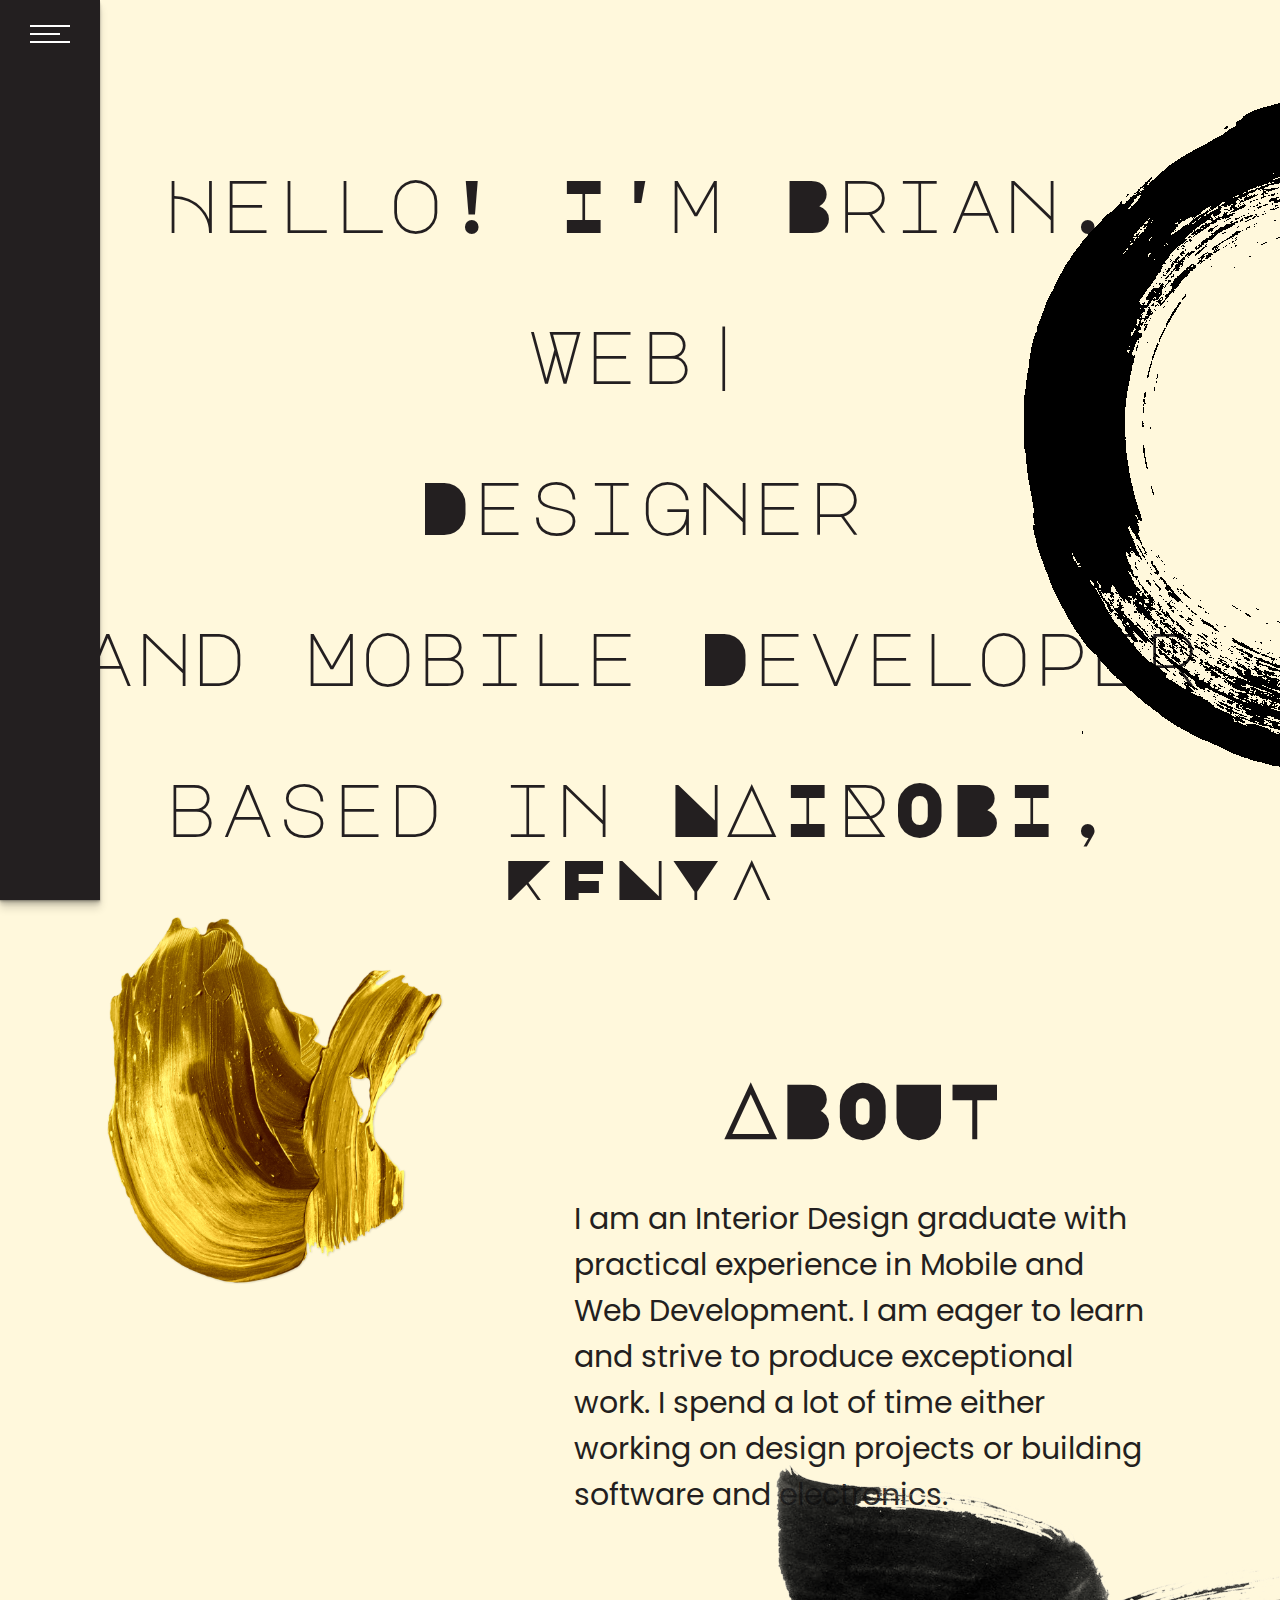
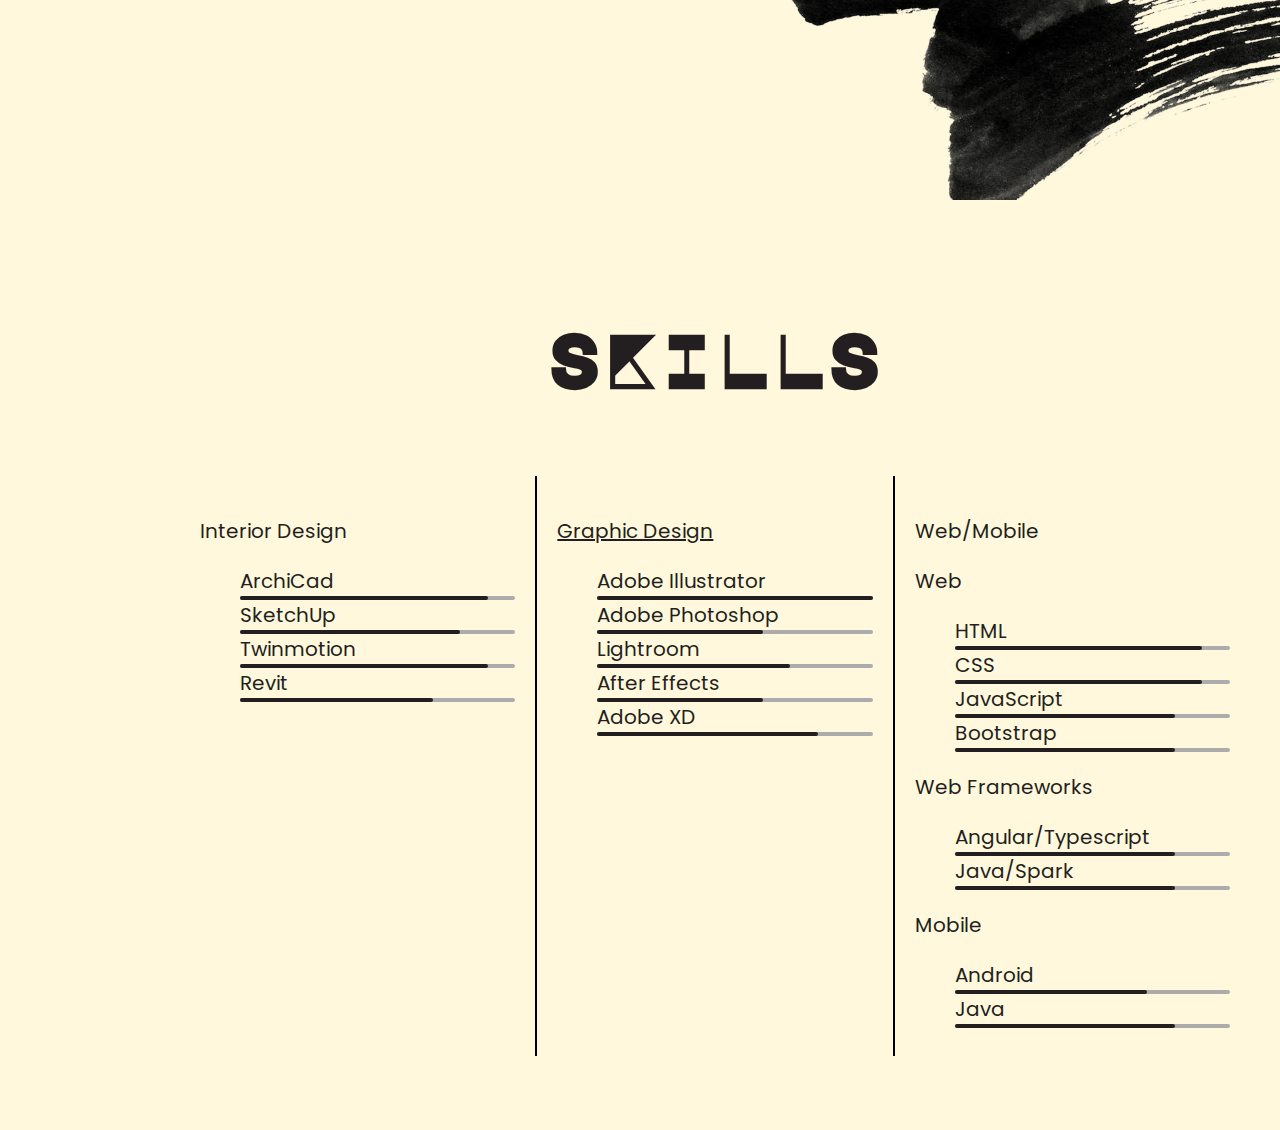
==== index.html @ fd53fc19 "add about and skills section" ====
<!DOCTYPE html>
<html lang="en">

<head>
    <title>Brian Weloba</title>

    <meta charset="UTF-8">
    <meta name="viewport" content="width=device-width, initial-scale=1">
    <link href="css/styles.css" type="text/css" rel="stylesheet">
    <script src="https://ajax.googleapis.com/ajax/libs/jquery/3.5.1/jquery.min.js"></script>
    <script src="js/scripts.js"></script>

    <link rel="preconnect" href="https://fonts.googleapis.com">
    <link rel="preconnect" href="https://fonts.gstatic.com" crossorigin>
    <link href="https://fonts.googleapis.com/css2?family=Major+Mono+Display&display=swap" rel="stylesheet">
    <link href="https://fonts.googleapis.com/css2?family=Montserrat:wght@900&family=Poppins&display=swap" rel="stylesheet">

</head>

<body>
    <div class="menuCont">
        <div id="sideBar" class="sideBar">
            <div class="menuHamburger" onclick="toggleNav()">
                <div id="ham1" class="hamburgerLine"></div>
                <div id="ham2" class="hamburgerLine"></div>
                <div id="ham3" class="hamburgerLine"></div>
            </div>
        </div>

        <div id="mySidenav" class="sidenav">
            <div class="sidenavDiv" id="sidenavDiv">
            </div>
            <div class="navList">
                <a id="item1" class="items" href="#">About</a>
                <a id="item2" class="items" href="#">Interests</a>
                <a id="item3" class="items" href="#">Education</a>
                <a id="item4" class="items" href="#">Projects</a>
                <a id="item5" class="items" href="#">Contacts</a>
            </div>
        </div>
    </div>
    <div id="fullpage">
        <div class="landing section">
            <div class="landingText">
                <div>
                    <p>Hello! I'm Brian,</p>
                </div>
                <span class="designer"></span>
                <p> Designer</p>
                <p>and Mobile Developer </p>
                <P>based in NAIROBI, KENYA</P>
            </div>
            <div class="roughCircle">
                <img src="/img/rough.png">
            </div>
        </div>
        <div class="about section" id="about">
            <!-- <p class="landingText">Website loading... Stay Tuned</p> -->
            <div class="goldStroke1">
                <img src="img/gold.png" height="400">
            </div>
            <div class="about-text">
                <h1 class="landingText">ABOUT</h1>
                <p class="aboutText">I am an Interior Design graduate with practical experience in Mobile and Web Development. I am eager to learn and strive to produce exceptional work. I spend a lot of time either working on design projects or building software and electronics.
                </p>
            </div>
            <div class="goldStroke2">
                <img src="img/black_stroke.png" height="400">
            </div>

        </div>
        <div class="skills">
            <div class="skillsText">
                <h1 class="landingText">SKILLS</h1>
                <div class="skills-categories">
                    <div class="interior">
                        <p>Interior Design</p>
                        <ul>
                            <li>ArchiCad
                                <div class="progress">
                                    <div class="progress-90"></div>
                                </div>

                            </li>
                            <li>SketchUp
                                <div class="progress">
                                    <div class="progress-80"></div>
                                </div>
                            </li>
                            <li>Twinmotion
                                <div class="progress">
                                    <div class="progress-90"></div>
                                </div>
                            </li>
                            <li>Revit
                                <div class="progress">
                                    <div class="progress-70"></div>
                                </div>
                            </li>
                        </ul>

                    </div>
                    <div class="graphic">
                        <p class="title">Graphic Design</p>
                        <ul>
                            <li>Adobe Illustrator
                                <div class="progress">
                                    <div class="progress-100"></div>
                                </div>
                            </li>
                            <li>Adobe Photoshop
                                <div class="progress">
                                    <div class="progress-60"></div>
                                </div>
                            </li>
                            <li>Lightroom
                                <div class="progress">
                                    <div class="progress-70"></div>
                                </div>
                            </li>
                            <li>After Effects
                                <div class="progress">
                                    <div class="progress-60"></div>
                                </div>
                            </li>
                            <li>Adobe XD
                                <div class="progress">
                                    <div class="progress-80"></div>
                                </div>
                            </li>
                        </ul>

                    </div>
                    <div class="web-mobile">
                        <p>Web/Mobile </p>
                        <p>Web</p>
                        <ul>
                            <li>HTML
                                <div class="progress">
                                    <div class="progress-90"></div>
                                </div>
                                <li>CSS
                                    <div class="progress">
                                        <div class="progress-90"></div>
                                    </div>
                                </li>
                                <li>JavaScript
                                    <div class="progress">
                                        <div class="progress-80"></div>
                                    </div>
                                </li>
                                <li>Bootstrap
                                    <div class="progress">
                                        <div class="progress-80"></div>
                                    </div>
                                </li>
                        </ul>
                        <p>Web Frameworks</p>
                        <ul>
                            <li>Angular/Typescript
                                <div class="progress">
                                    <div class="progress-80"></div>
                                </div>
                            </li>
                            <li>Java/Spark
                                <div class="progress">
                                    <div class="progress-80"></div>
                                </div>
                            </li>
                        </ul>
                        <p>Mobile</p>
                        <ul>
                            <li>Android
                                <div class="progress">
                                    <div class="progress-70"></div>
                                </div>
                            </li>
                            <li>Java
                                <div class="progress">
                                    <div class="progress-80"></div>
                                </div>
                            </li>
                        </ul>
                    </div>
                </div>
            </div>
        </div>



        <!-- <div class=" name " id="nameId ">
            <span class="nameC " id="nyosh "></span>
            <span class="nameC ">SYONGESA</span>
                <span class="nameC ">SAONGESA</span>
                <span class="nameC ">SATNGESA</span>
                <span class="nameC ">SATUGESA</span>
                <span class="nameC ">SATURESA</span>
                <span class="nameC ">SATURDSA</span>
                <span class="nameC ">SATURDAA</span>
                <span class="nameC ">SATURDAY</span> 
        </div> -->
    </div>

</body>
---- css/styles.css ----
body {
    box-sizing: border-box;
    margin: 0%;
}

@import url('https://fonts.googleapis.com/css2?family=Yeseva+One&display=swap');
.container {
    height: 100vh;
    border: 3px;
    box-sizing: border-box;
}

.sidenav {
    display: flex;
    width: 0;
    /* 0 width - change this with JavaScript */
    position: relative;
    /* Stay on top */
    top: 0;
    /* Stay at the top */
    left: 0;
    /* background-color: #4f6d5b; */
    background-color: #231f20;
    /* Black*/
    overflow-x: hidden;
    /* Disable horizontal scroll */
    padding-top: 60px;
    /* Place content 60px from the top */
    transition: 0.3s;
    /* 0.5 second transition effect to slide in the sidenav */
}

.menuCont {
    display: flex;
    flex-direction: row;
    position: fixed;
    height: 100vh;
    z-index: 1;
}

.page {
    display: flex;
}

.landing {
    border-left: 100px;
    /* margin-right: -100px; */
    /* position: absolute; */
    background-color: #fff8dc;
    width: 100vw;
    height: 100vh;
    overflow: hidden;
}

.landingText {
    width: 100%;
    margin-top: 10vh;
    text-align: center;
    /* font-family: 'Montserrat', sans-serif; */
    font-family: 'Major Mono Display', monospace;
    color: #231f20;
    font-size: 75px;
    overflow: hidden;
}


/*fixed side menu*/

.sideBar {
    height: 100%;
    width: 100px;
    /* Stay on top */
    top: 0;
    /* Stay at the top */
    left: 0;
    box-sizing: border-box;
    margin: 0;
    padding: 0;
    background-color: #231f20;
    -webkit-box-shadow: 0 1px 1px rgb(0 0 0 / 15%), 0 2px 2px rgb(0 0 0 / 15%), 0 4px 4px rgb(0 0 0 / 15%), 0 8px 8px rgb(0 0 0 / 15%);
    box-shadow: 0 1px 1px rgb(0 0 0 / 15%), 0 2px 2px rgb(0 0 0 / 15%), 0 4px 4px rgb(0 0 0 / 15%), 0 8px 8px rgb(0 0 0 / 15%);
}


/* The navigation menu links */

.sidenav a {
    padding: 20px 8px 20px 0px;
    opacity: 0;
    text-decoration: none;
    font-size: 25px;
    color: white;
    opacity: 0.2;
    display: block;
    transition-timing-function: cubic-bezier(0.175, 0.885, 0.32, 1.275);
    transition: 0.3s;
    font-family: 'Major Mono Display', monospace;
}

.navList {
    margin: 0;
    position: absolute;
    top: 50%;
    -ms-transform: translateY(-50%);
    transform: translateY(-50%);
}

.sidenavCont {
    display: flex;
    flex-direction: row;
}

.sidenavDiv {
    opacity: 0.2;
    border-left: 2px solid white;
    height: 0;
    margin: 0;
    position: absolute;
    top: 50%;
    -ms-transform: translateY(-50%);
    transform: translateY(-50%);
    transition-delay: 0.5s;
    transition: 0.5s;
}


/* When you mouse over the navigation links, change their color */

.sidenav a:hover {
    margin-left: 5px;
}


/* Position and style the close button (top right corner) */

.sidenav .closebtn {
    position: absolute;
    top: 0;
    right: 25px;
    font-size: 36px;
    margin-left: 50px;
}


/* Style page content - use this if you want to push the page content to the right when you open the side navigation */

#main {
    transition: margin-left .5s;
    padding: 20px;
}


/* On smaller screens, where height is less than 450px, change the style of the sidenav (less padding and a smaller font size) */

@media screen and (max-height: 450px) {
    .sidenav {
        padding-top: 15px;
    }
    .sidenav a {
        font-size: 18px;
    }
}

.menuHamburger {
    cursor: pointer;
    width: 40px;
    height: 60px;
    padding-top: 25px;
    margin-left: auto;
    margin-right: auto;
}

.hamburgerLine {
    border-top: 2.5px solid white;
    width: 100%;
}

#ham1,
#ham2 {
    margin-bottom: 6px;
}

#ham2 {
    width: 30px;
    margin-left: 0%;
    transition: 0.5s;
}

#item1 {
    transition-delay: 0.1s;
}

#item2 {
    transition-delay: 0.2s;
}

#item3 {
    transition-delay: 0.3s;
}

#item4 {
    transition-delay: 0.4s;
}

#item5 {
    transition-delay: 0.5s;
}

@keyframes changetext {
    0% {
        content: "Web|";
    }
    2.7% {
        content: "We|";
    }
    5.6% {
        content: "W|";
    }
    8.3% {
        content: "|"
    }
    10.1% {
        content: "I|";
    }
    11.9% {
        content: "In|";
    }
    13.7% {
        content: "Int|";
    }
    15.4% {
        content: "Inte|";
    }
    17.2% {
        content: "Inter|";
    }
    19% {
        content: "Interi|";
    }
    21.8% {
        content: "Interio|";
    }
    24.6% {
        content: "Interior|";
    }
    33.3% {
        content: "Interio|";
    }
    36.1% {
        content: "Interi|";
    }
    38.9% {
        content: "Inter|";
    }
    41.7% {
        content: "Inte|";
    }
    44.4% {
        content: "Int|";
    }
    47.2% {
        content: "In|";
    }
    50% {
        content: "I|";
    }
    52.8% {
        content: "|";
    }
    54.5% {
        content: "G|";
    }
    56.3% {
        content: "Gr|";
    }
    58.1% {
        content: "Gra|";
    }
    59.9% {
        content: "Grap|";
    }
    61.7% {
        content: "Graph|";
    }
    63.4% {
        content: "Graphi|";
    }
    65.2% {
        content: "Graphic|";
    }
    75% {
        content: "Graphi|";
    }
    77.8% {
        content: "Graph|";
    }
    80.6% {
        content: "Grap|";
    }
    83.3% {
        content: "Gra|";
    }
    86.1% {
        content: "Gr|";
    }
    88.9% {
        content: "G|";
    }
    91.7% {
        content: "|";
    }
    92.4% {
        content: "W|";
    }
    93.2% {
        content: "We|";
    }
    96% {
        content: "Web|";
    }
}

.designer::before {
    content: "Web|";
    animation: changetext 5s linear infinite forwards;
    animation-play-state: running;
}

.roughCircle {
    height: fit-content;
    width: fit-content;
    z-index: 10;
    position: relative;
    top: -100vh;
    left: 80vw;
    overflow: hidden;
    animation: spin 20s linear infinite;
}

@-moz-keyframes spin {
    100% {
        -moz-transform: rotate(360deg);
    }
}

@-webkit-keyframes spin {
    100% {
        -webkit-transform: rotate(360deg);
    }
}

@keyframes spin {
    100% {
        -webkit-transform: rotate(360deg);
        transform: rotate(360deg);
    }
}

#about {
    background-color: #fff8dc;
    position: relative;
    width: 100vw;
    height: 100vh;
    overflow: hidden;
}

.fullpage {
    scroll-snap-type: y mandatory;
    overflow-y: scroll;
    overflow: hidden;
}

.section {
    scroll-snap-align: start;
}

.goldStroke1 {
    margin-left: 100px;
}

.goldStroke2 {
    position: absolute;
    top: 60vh;
    left: 60vw;
    overflow: visible;
    z-index: 200;
}

.about {
    display: flex;
}

.aboutText {
    font-family: 'Poppins', sans-serif;
    color: #231f20;
    font-size: 30px;
}

.about-text {
    position: relative;
    margin-top: 5em;
    padding-right: 10vw;
    padding-left: 10vw;
}

.skills {
    padding-top: 30px;
    margin-right: 100px;
    height: 100vh;
    width: 100vw;
    background-color: #fff8dc;
}

.skillsText {
    margin-left: 150px;
}

.skills-categories {
    padding: 30px;
    display: flex;
}

.interior,
.graphic,
.web-mobile {
    width: 30vw;
    height: 60vh;
    padding: 20px;
    font-family: 'Poppins', sans-serif;
    color: #231f20;
    font-size: 20px;
}

.interior {
    border-right: 2px solid black;
    /* background-color: aqua; */
}

.graphic {
    border-right: 2px solid black;
    /* background-color: chocolate; */
}

.web-mobile {
    /* background-color: darkred; */
}

li {
    list-style-type: none;
}

.progress {
    width: 100%;
    height: 4px;
    border-radius: 2px;
    background-color: #acacac;
}

.progress-archiCad {
    width: 80%;
    background-color: #231f20;
    height: 4px;
    border-radius: 2px;
}

.progress-60 {
    width: 60%;
    background-color: #231f20;
    height: 4px;
    border-radius: 2px;
}

.progress-70 {
    width: 70%;
    background-color: #231f20;
    height: 4px;
    border-radius: 2px;
}

.progress-80 {
    width: 80%;
    background-color: #231f20;
    height: 4px;
    border-radius: 2px;
}

.progress-90 {
    width: 90%;
    background-color: #231f20;
    height: 4px;
    border-radius: 2px;
}

.progress-100 {
    width: 100%;
    background-color: #231f20;
    height: 4px;
    border-radius: 2px;
}

.title {
    text-decoration: underline;
}


/* .name {
    width: 333px;
    height: 500px;
    position: absolute;
    overflow: hidden;
    font-size: 30px;
    color: white;
    font-family: 'Major Mono Display', monospace;
} */


/* .name span {
    background: #231f20;
    top: 0px;
    left: 0px;
    position: absolute;
    /* animation-name: showMe;
    animation-duration: 0.9s;
    animation-fill-mode: forwards;
    animation-timing-function: linear;
    animation-play-state: paused; */


/* 
-webkit-animation: showMe 0.9s linear forwards;
-moz-animation: showMe 0.9s linear forwards;
-o-animation: showMe 0.9s linear forwards;
-ms-animation: showMe 0.9s linear forwards;
animation: showMe 0.9s linear alternate;
-webkit-animation-play-state: paused;
-moz-animation-play-state: paused;
-o-animation-play-state: paused;
-ms-animation-play-state: paused;
animation-play-state: paused;

}
.name span:nth-child(1) {
    z-index: 10;
}
.name span:nth-child(2) {
    -webkit-animation-delay: 0.1s;
    -moz-animation-delay: 0.1s;
    -o-animation-delay: 0.1s;
    -ms-animation-delay: 0.1s;
    animation-delay: 0.1s;
    z-index: 9;
}
.name span:nth-child(3) {
    -webkit-animation-delay: 0.2s;
    -moz-animation-delay: 0.2s;
    -o-animation-delay: 0.2s;
    -ms-animation-delay: 0.2s;
    animation-delay: 0.2s;
    z-index: 8;
}
.name span:nth-child(4) {
    -webkit-animation-delay: 0.3s;
    -moz-animation-delay: 0.3s;
    -o-animation-delay: 0.3s;
    -ms-animation-delay: 0.3s;
    animation-delay: 0.3s;
    z-index: 7;
}
.name span:nth-child(5) {
    -webkit-animation-delay: 0.4s;
    -moz-animation-delay: 0.4s;
    -o-animation-delay: 0.4s;
    -ms-animation-delay: 0.4s;
    animation-delay: 0.4s;
    z-index: 6;
}
.name span:nth-child(6) {
    -webkit-animation-delay: 0.5s;
    -moz-animation-delay: 0.5s;
    -o-animation-delay: 0.5s;
    -ms-animation-delay: 0.5s;
    animation-delay: 0.5s;
    z-index: 5;
}
.name span:nth-child(7) {
    -webkit-animation-delay: 0.6s;
    -moz-animation-delay: 0.6s;
    -o-animation-delay: 0.6s;
    -ms-nimation-delay: 0.6s;
    animation-delay: 0.6s;
    z-index: 4;
}
.name span:nth-child(8) {
    -webkit-animation-delay: 0.7s;
    -moz-animation-delay: 0.7s;
    -o-animation-delay: 0.7s;
    -ms-animation-delay: 0.7s;
    animation-delay: 0.7s;
    z-index: 3;
}
.name span:nth-child(9) {
    -webkit-animation-delay: 0.8s;
    -moz-animation-delay: 0.8s;
    -o-animation-delay: 0.8s;
    -ms-animation-delay: 0.8s;
    animation-delay: 0.8s;
    z-index: 2;
}
.name:hover span {
    -webkit-animation-play-state: running;
    -moz-animation-play-state: running;
    -o-animation-play-state: running;
    -ms-animation-play-state: running;
    animation-play-state: running;
    /* animation-name: showMe;
    animation-duration: 0.9s;
    animation-fill-mode: backwards;
    animation-timing-function: linear; */


/* animation: showMeReversed 0.9s linear 0 1 forwards; */


/* -webkit-animation: showMe 0.9s linear backwards;
    -moz-animation: showMe 0.9s linear backwards;
    -o-animation: showMe 0.9s linear backwards;
    -ms-animation: showMe 0.9s linear backwards;
    animation: showMe 0.9s linear backwards; */


/* }
.name:hover {
    opacity: 1;
}
@-webkit-keyframes showMe {
    0% {
        visibility: visible;
        z-index: 100;
    }
    
    12.5% {
        visibility: visible;
        z-index: 100;
    }
    
    25% {
        visibility: hidden;
        z-index: 0;
    }
    
    100% {
        visibility: hidden;
        z-index: 0;
    }
}
@-moz-keyframes showMe {
    0% {
        visibility: visible;
        z-index: 100;
    }
    
    12.5% {
        visibility: visible;
        z-index: 100;
    }
    
    25% {
        visibility: hidden;
        z-index: 0;
    }
    
    100% {
        visibility: hidden;
        z-index: 0;
    } */


/* }
@-o-keyframes showMe {
    0% {
        visibility: visible;
        z-index: 100;
    }
    
    12.5% {
        visibility: visible;
        z-index: 100;
    }
    
    25% {
        visibility: hidden;
        z-index: 0;
    }
    
    100% {
        visibility: hidden;
        z-index: 0;
    }
}
@-ms-keyframes showMe {
    0% {
        visibility: visible;
        z-index: 100;
    }
    
    12.5% {
        visibility: visible;
        z-index: 100;
    }
    
    25% {
        visibility: hidden;
        z-index: 0;
    }
    
    100% {
        visibility: hidden;
        z-index: 0;
    }
}
@keyframes showMe {
    0% {
        visibility: visible;
        z-index: 100;
    }
    
    12.5% {
        visibility: visible;
        z-index: 100;
    }
    
    25% {
        visibility: visible;
        z-index: 0;
    }
    
    100% {
        visibility: visible;
        z-index: 0;
    }
}
@keyframes showMeReversed {
    0% {
        visibility: visible;
        z-index: -100;
    }
    
    12.5% {
        visibility: visible;
        z-index: -100;
    }
    
    25% {
        visibility: visible;
        z-index: 0;
    }
    
    100% {
        visibility: visible;
        z-index: 0;
    }
} */


/* 
 body {
    padding: 0;
    margin: 0;
    background: black;
    height: 100vh;
    width: 100vw;
}

.name {
    font-family: 'Yeseva One', cursive;
    position: absolute;
    left: 50%;
    top: 50%;
    transform: translate(-50%, -50%);
    display: block;
    color: #4f6d5b;
    font-size: 124px;
    letter-spacing: 8px;
    cursor: pointer;
}

.name::before {
    content: "NYONGESA";
    position: absolute;
    color: transparent;
    background-image: repeating-linear-gradient( 45deg, transparent 0, transparent 2px, white 2px, white 4px);
    -webkit-background-clip: text;
    top: 0px;
    left: 0;
    z-index: -1;
    transition: 1s;
}

.name::after {
    content: "NYONGESA";
    position: absolute;
    color: transparent;
    background-image: repeating-linear-gradient( 135deg, transparent 0, transparent 2px, white 2px, white 4px);
    -webkit-background-clip: text;
    top: 0px;
    left: 0px;
    transition: 1s;
}

.name:hover:before {
    top: 10px;
    left: 10px;
}

.name:hover:after {
    top: -10px;
    left: -10px;
} */
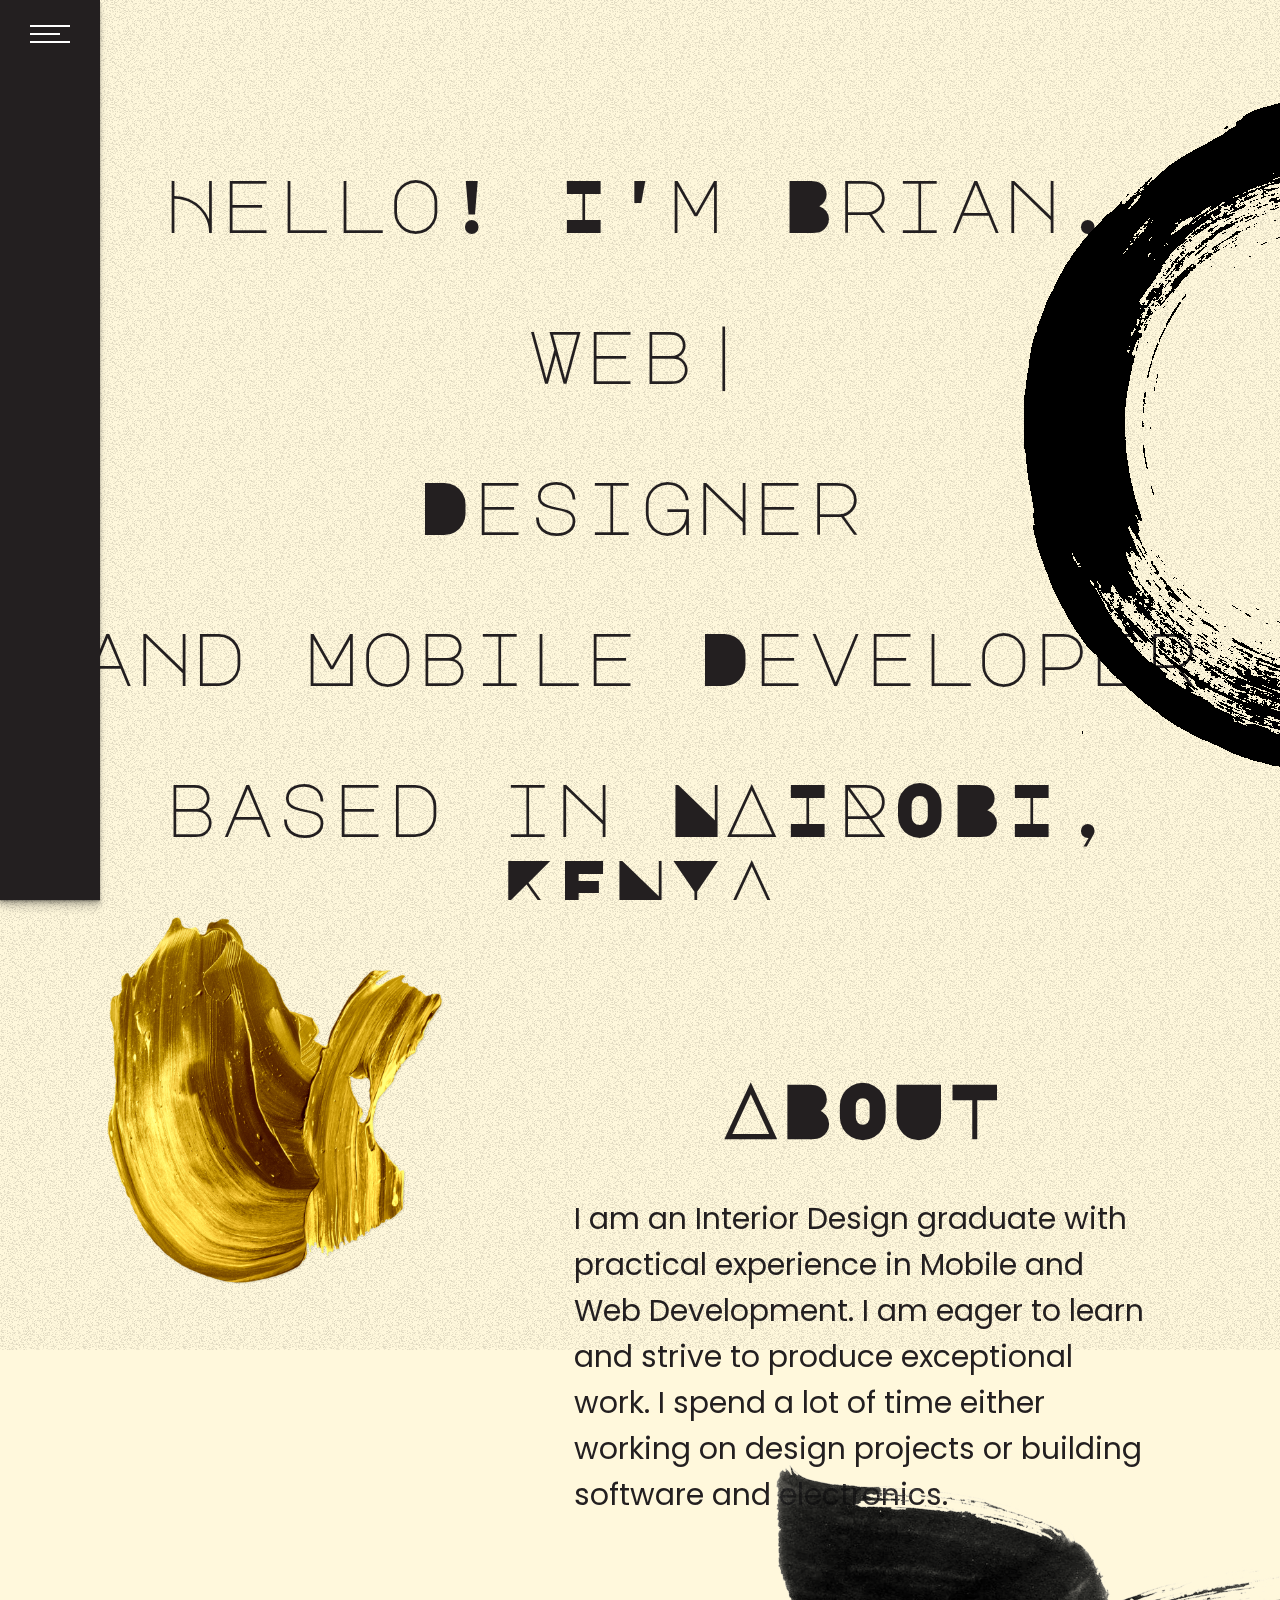
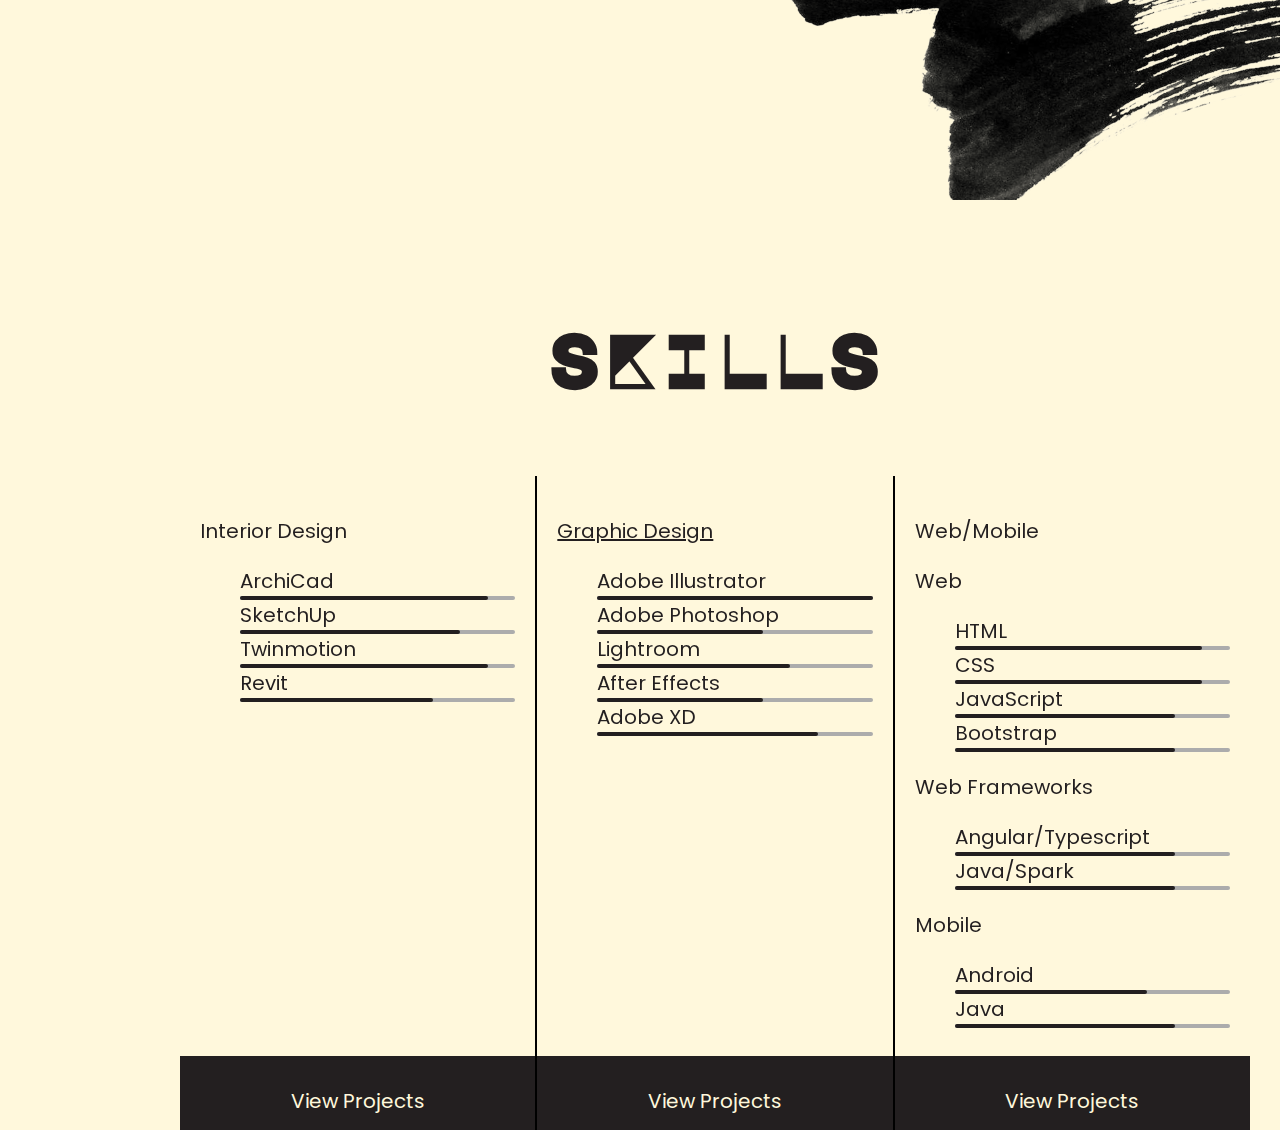
==== commit 0bcab278: "Add grain effect" ====
--- a/index.html
+++ b/index.html
@@ -40,147 +40,159 @@
         </div>
     </div>
     <div id="fullpage">
-        <div class="landing section">
-            <div class="landingText">
-                <div>
-                    <p>Hello! I'm Brian,</p>
-                </div>
-                <span class="designer"></span>
-                <p> Designer</p>
-                <p>and Mobile Developer </p>
-                <P>based in NAIROBI, KENYA</P>
-            </div>
-            <div class="roughCircle">
-                <img src="/img/rough.png">
-            </div>
-        </div>
-        <div class="about section" id="about">
-            <!-- <p class="landingText">Website loading... Stay Tuned</p> -->
-            <div class="goldStroke1">
-                <img src="img/gold.png" height="400">
-            </div>
-            <div class="about-text">
-                <h1 class="landingText">ABOUT</h1>
-                <p class="aboutText">I am an Interior Design graduate with practical experience in Mobile and Web Development. I am eager to learn and strive to produce exceptional work. I spend a lot of time either working on design projects or building software and electronics.
-                </p>
-            </div>
-            <div class="goldStroke2">
-                <img src="img/black_stroke.png" height="400">
-            </div>
-
-        </div>
-        <div class="skills">
-            <div class="skillsText">
-                <h1 class="landingText">SKILLS</h1>
-                <div class="skills-categories">
-                    <div class="interior">
-                        <p>Interior Design</p>
-                        <ul>
-                            <li>ArchiCad
-                                <div class="progress">
-                                    <div class="progress-90"></div>
+        <div class="fullpage-content">
+            <div class="landing section">
+                <div class="landingText">
+                    <div>
+                        <p>Hello! I'm Brian,</p>
+                    </div>
+                    <span class="designer"></span>
+                    <p> Designer</p>
+                    <p>and Mobile Developer </p>
+                    <P>based in NAIROBI, KENYA</P>
+                </div>
+                <div class="roughCircle">
+                    <img src="/img/rough.png">
+                </div>
+            </div>
+            <div class="about section" id="about">
+                <!-- <p class="landingText">Website loading... Stay Tuned</p> -->
+                <div class="goldStroke1">
+                    <img src="img/gold.png" height="400">
+                </div>
+                <div class="about-text">
+                    <h1 class="landingText">ABOUT</h1>
+                    <p class="aboutText">I am an Interior Design graduate with practical experience in Mobile and Web Development. I am eager to learn and strive to produce exceptional work. I spend a lot of time either working on design projects or building software and
+                        electronics.
+                    </p>
+                </div>
+                <div class="goldStroke2">
+                    <img src="img/black_stroke.png" height="400">
+                </div>
+
+            </div>
+            <div class="skills section">
+                <div class="raised">
+                    <div class="skillsText">
+                        <h1 class="landingText">SKILLS</h1>
+                        <div class="skills-categories">
+                            <div class="interior">
+                                <p>Interior Design</p>
+                                <ul>
+                                    <li>ArchiCad
+                                        <div class="progress">
+                                            <div class="progress-90"></div>
+                                        </div>
+
+                                    </li>
+                                    <li>SketchUp
+                                        <div class="progress">
+                                            <div class="progress-80"></div>
+                                        </div>
+                                    </li>
+                                    <li>Twinmotion
+                                        <div class="progress">
+                                            <div class="progress-90"></div>
+                                        </div>
+                                    </li>
+                                    <li>Revit
+                                        <div class="progress">
+                                            <div class="progress-70"></div>
+                                        </div>
+                                    </li>
+                                </ul>
+                                <div class="goTo">
+                                    <p class="viewProj">View Projects</p>
                                 </div>
-
-                            </li>
-                            <li>SketchUp
-                                <div class="progress">
-                                    <div class="progress-80"></div>
+                            </div>
+                            <div class="graphic">
+                                <p class="title">Graphic Design</p>
+                                <ul>
+                                    <li>Adobe Illustrator
+                                        <div class="progress">
+                                            <div class="progress-100"></div>
+                                        </div>
+                                    </li>
+                                    <li>Adobe Photoshop
+                                        <div class="progress">
+                                            <div class="progress-60"></div>
+                                        </div>
+                                    </li>
+                                    <li>Lightroom
+                                        <div class="progress">
+                                            <div class="progress-70"></div>
+                                        </div>
+                                    </li>
+                                    <li>After Effects
+                                        <div class="progress">
+                                            <div class="progress-60"></div>
+                                        </div>
+                                    </li>
+                                    <li>Adobe XD
+                                        <div class="progress">
+                                            <div class="progress-80"></div>
+                                        </div>
+                                    </li>
+                                </ul>
+                                <div class="goTo">
+                                    <p class="viewProj">View Projects</p>
                                 </div>
-                            </li>
-                            <li>Twinmotion
-                                <div class="progress">
-                                    <div class="progress-90"></div>
+                            </div>
+                            <div class="web-mobile">
+                                <p>Web/Mobile </p>
+                                <p>Web</p>
+                                <ul>
+                                    <li>HTML
+                                        <div class="progress">
+                                            <div class="progress-90"></div>
+                                        </div>
+                                        <li>CSS
+                                            <div class="progress">
+                                                <div class="progress-90"></div>
+                                            </div>
+                                        </li>
+                                        <li>JavaScript
+                                            <div class="progress">
+                                                <div class="progress-80"></div>
+                                            </div>
+                                        </li>
+                                        <li>Bootstrap
+                                            <div class="progress">
+                                                <div class="progress-80"></div>
+                                            </div>
+                                        </li>
+                                </ul>
+                                <p>Web Frameworks</p>
+                                <ul>
+                                    <li>Angular/Typescript
+                                        <div class="progress">
+                                            <div class="progress-80"></div>
+                                        </div>
+                                    </li>
+                                    <li>Java/Spark
+                                        <div class="progress">
+                                            <div class="progress-80"></div>
+                                        </div>
+                                    </li>
+                                </ul>
+                                <p>Mobile</p>
+                                <ul>
+                                    <li>Android
+                                        <div class="progress">
+                                            <div class="progress-70"></div>
+                                        </div>
+                                    </li>
+                                    <li>Java
+                                        <div class="progress">
+                                            <div class="progress-80"></div>
+                                        </div>
+                                    </li>
+                                </ul>
+                                <div class="goTo">
+                                    <p class="viewProj">View Projects</p>
                                 </div>
-                            </li>
-                            <li>Revit
-                                <div class="progress">
-                                    <div class="progress-70"></div>
-                                </div>
-                            </li>
-                        </ul>
-
-                    </div>
-                    <div class="graphic">
-                        <p class="title">Graphic Design</p>
-                        <ul>
-                            <li>Adobe Illustrator
-                                <div class="progress">
-                                    <div class="progress-100"></div>
-                                </div>
-                            </li>
-                            <li>Adobe Photoshop
-                                <div class="progress">
-                                    <div class="progress-60"></div>
-                                </div>
-                            </li>
-                            <li>Lightroom
-                                <div class="progress">
-                                    <div class="progress-70"></div>
-                                </div>
-                            </li>
-                            <li>After Effects
-                                <div class="progress">
-                                    <div class="progress-60"></div>
-                                </div>
-                            </li>
-                            <li>Adobe XD
-                                <div class="progress">
-                                    <div class="progress-80"></div>
-                                </div>
-                            </li>
-                        </ul>
-
-                    </div>
-                    <div class="web-mobile">
-                        <p>Web/Mobile </p>
-                        <p>Web</p>
-                        <ul>
-                            <li>HTML
-                                <div class="progress">
-                                    <div class="progress-90"></div>
-                                </div>
-                                <li>CSS
-                                    <div class="progress">
-                                        <div class="progress-90"></div>
-                                    </div>
-                                </li>
-                                <li>JavaScript
-                                    <div class="progress">
-                                        <div class="progress-80"></div>
-                                    </div>
-                                </li>
-                                <li>Bootstrap
-                                    <div class="progress">
-                                        <div class="progress-80"></div>
-                                    </div>
-                                </li>
-                        </ul>
-                        <p>Web Frameworks</p>
-                        <ul>
-                            <li>Angular/Typescript
-                                <div class="progress">
-                                    <div class="progress-80"></div>
-                                </div>
-                            </li>
-                            <li>Java/Spark
-                                <div class="progress">
-                                    <div class="progress-80"></div>
-                                </div>
-                            </li>
-                        </ul>
-                        <p>Mobile</p>
-                        <ul>
-                            <li>Android
-                                <div class="progress">
-                                    <div class="progress-70"></div>
-                                </div>
-                            </li>
-                            <li>Java
-                                <div class="progress">
-                                    <div class="progress-80"></div>
-                                </div>
-                            </li>
-                        </ul>
+                            </div>
+                        </div>
                     </div>
                 </div>
             </div>
--- a/css/styles.css
+++ b/css/styles.css
@@ -46,7 +46,7 @@
     border-left: 100px;
     /* margin-right: -100px; */
     /* position: absolute; */
-    background-color: #fff8dc;
+    /* background-color: #fff8dc; */
     width: 100vw;
     height: 100vh;
     overflow: hidden;
@@ -357,16 +357,10 @@
 }
 
 #about {
-    background-color: #fff8dc;
+    /* background-color: #fff8dc; */
     position: relative;
     width: 100vw;
     height: 100vh;
-    overflow: hidden;
-}
-
-.fullpage {
-    scroll-snap-type: y mandatory;
-    overflow-y: scroll;
     overflow: hidden;
 }
 
@@ -408,7 +402,7 @@
     margin-right: 100px;
     height: 100vh;
     width: 100vw;
-    background-color: #fff8dc;
+    /* background-color: #fff8dc; */
 }
 
 .skillsText {
@@ -424,11 +418,12 @@
 .graphic,
 .web-mobile {
     width: 30vw;
-    height: 60vh;
+    height: 70vh;
     padding: 20px;
     font-family: 'Poppins', sans-serif;
     color: #231f20;
     font-size: 20px;
+    position: relative;
 }
 
 .interior {
@@ -439,10 +434,6 @@
 .graphic {
     border-right: 2px solid black;
     /* background-color: chocolate; */
-}
-
-.web-mobile {
-    /* background-color: darkred; */
 }
 
 li {
@@ -500,6 +491,80 @@
 
 .title {
     text-decoration: underline;
+}
+
+.goTo {
+    box-sizing: border-box;
+    padding-top: 10px;
+    padding-bottom: 10px;
+    width: 100%;
+    /* border: 2px solid #fff8dc; */
+    position: absolute;
+    bottom: 0;
+    left: 0;
+    background-color: #231f20;
+    cursor: pointer;
+    color: #fff8dc;
+}
+
+.goTo:hover {
+    color: #231f20;
+    border: 2px solid #231f20;
+    background-color: #fff8dc;
+    z-index: 5;
+}
+
+.viewProj {
+    text-align: center;
+}
+
+#fullpage {
+    scroll-snap-type: y mandatory;
+    overflow-y: scroll;
+    overflow: hidden;
+    position: absolute;
+    top: 0;
+    background-color: #fff8dc;
+    z-index: -2;
+}
+
+#fullpage::after {
+    content: "";
+    position: fixed;
+    width: 200vw;
+    height: 200vh;
+    overflow: hidden;
+    left: -50%;
+    top: -50%;
+    background-image: url([data-uri]);
+    animation: grain 1.5s steps(6) infinite;
+    z-index: -1;
+}
+
+@keyframes grain {
+    0%,
+    100% {
+        transform: translate(0, 0);
+    }
+    10% {
+        transform: translate(-5%, -10%);
+    }
+    30% {
+        transform: translate(3%, -15%);
+    }
+    50% {
+        transform: translate(12%, 9%);
+    }
+    70% {
+        transform: translate(9%, 4%);
+    }
+    90% {
+        transform: translate(-1%, 7%);
+    }
+}
+
+.raised {
+    z-index: 200;
 }
 
 
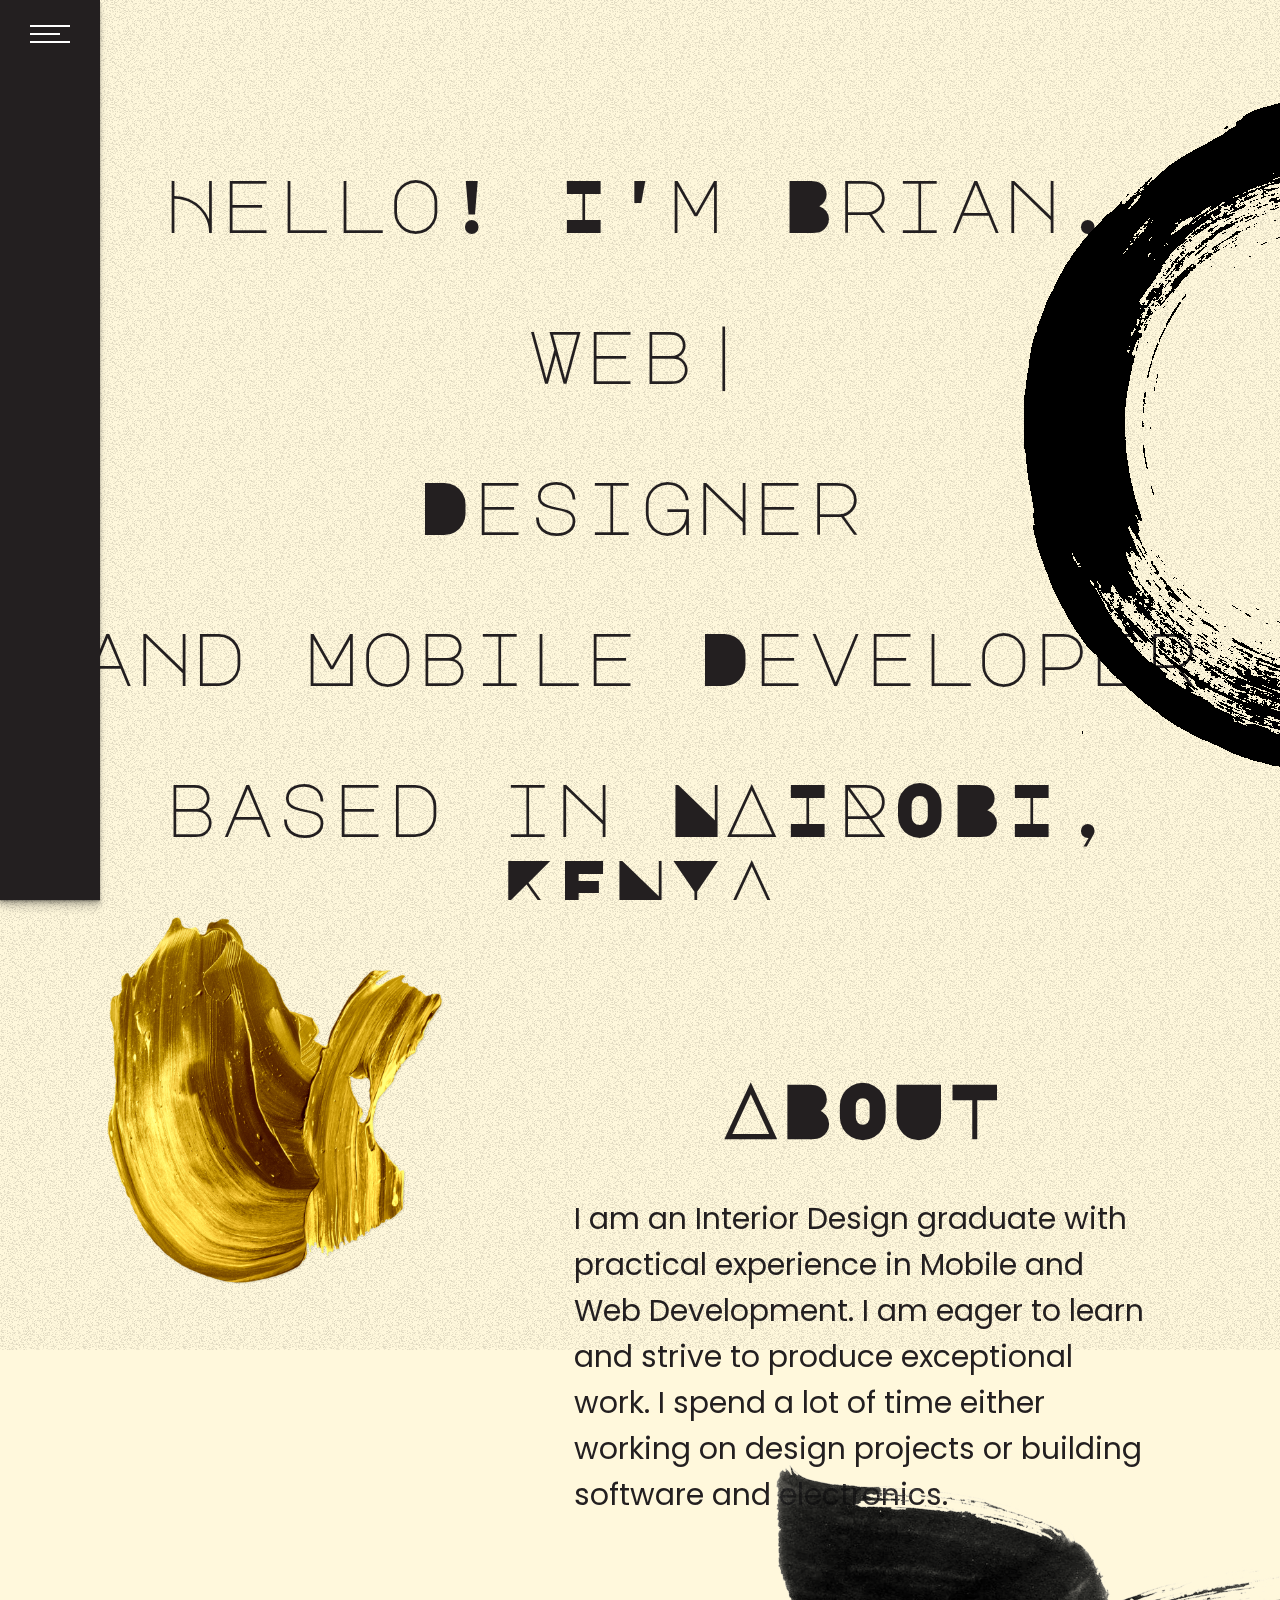
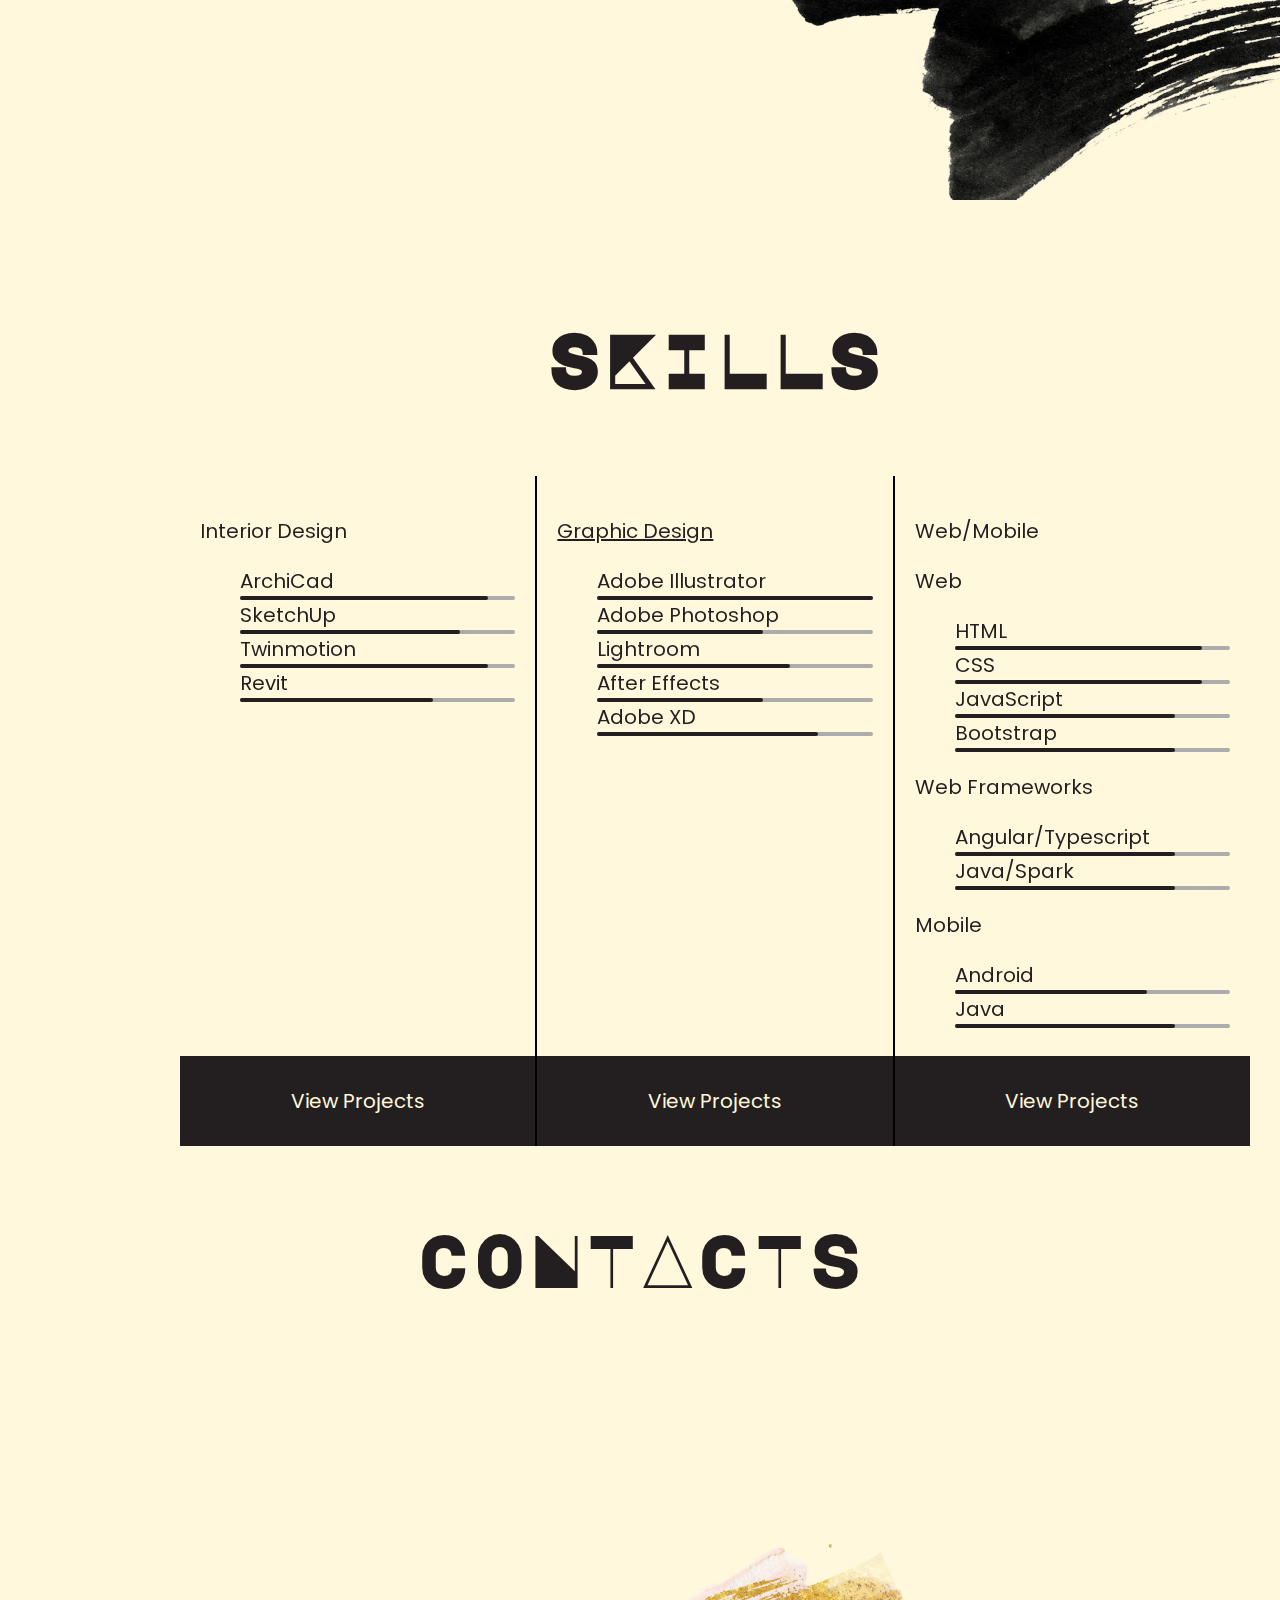
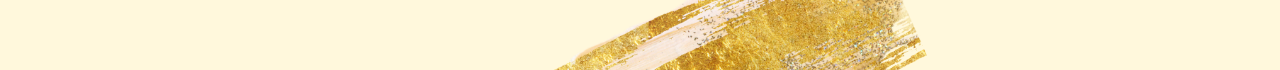
==== commit 22b84ad7: "Save commit" ====
--- a/index.html
+++ b/index.html
@@ -26,7 +26,6 @@
                 <div id="ham3" class="hamburgerLine"></div>
             </div>
         </div>
-
         <div id="mySidenav" class="sidenav">
             <div class="sidenavDiv" id="sidenavDiv">
             </div>
@@ -39,178 +38,165 @@
             </div>
         </div>
     </div>
+
     <div id="fullpage">
-        <div class="fullpage-content">
-            <div class="landing section">
-                <div class="landingText">
-                    <div>
-                        <p>Hello! I'm Brian,</p>
-                    </div>
-                    <span class="designer"></span>
-                    <p> Designer</p>
-                    <p>and Mobile Developer </p>
-                    <P>based in NAIROBI, KENYA</P>
+        <div class="landing section">
+            <div class="landingText">
+                <div>
+                    <p>Hello! I'm Brian,</p>
                 </div>
-                <div class="roughCircle">
-                    <img src="/img/rough.png">
-                </div>
-            </div>
-            <div class="about section" id="about">
-                <!-- <p class="landingText">Website loading... Stay Tuned</p> -->
-                <div class="goldStroke1">
-                    <img src="img/gold.png" height="400">
-                </div>
-                <div class="about-text">
-                    <h1 class="landingText">ABOUT</h1>
-                    <p class="aboutText">I am an Interior Design graduate with practical experience in Mobile and Web Development. I am eager to learn and strive to produce exceptional work. I spend a lot of time either working on design projects or building software and
-                        electronics.
-                    </p>
-                </div>
-                <div class="goldStroke2">
-                    <img src="img/black_stroke.png" height="400">
-                </div>
-
-            </div>
-            <div class="skills section">
-                <div class="raised">
-                    <div class="skillsText">
-                        <h1 class="landingText">SKILLS</h1>
-                        <div class="skills-categories">
-                            <div class="interior">
-                                <p>Interior Design</p>
-                                <ul>
-                                    <li>ArchiCad
+                <span class="designer"></span>
+                <p> Designer</p>
+                <p>and Mobile Developer </p>
+                <P>based in NAIROBI, KENYA</P>
+            </div>
+            <div class="roughCircle">
+                <img src="/img/rough.png">
+            </div>
+        </div>
+        <div class="about section" id="about">
+            <!-- <p class="landingText">Website loading... Stay Tuned</p> -->
+            <div class="goldStroke1">
+                <img src="img/gold.png" height="400">
+            </div>
+            <div class="about-text">
+                <h1 class="landingText">ABOUT</h1>
+                <p class="aboutText">I am an Interior Design graduate with practical experience in Mobile and Web Development. I am eager to learn and strive to produce exceptional work. I spend a lot of time either working on design projects or building software and electronics.
+                </p>
+            </div>
+            <div class="goldStroke2">
+                <img src="img/black_stroke.png" height="400">
+            </div>
+        </div>
+        <div class="skills section">
+            <div class="raised">
+                <div class="skillsText">
+                    <h1 class="landingText">SKILLS</h1>
+                    <div class="skills-categories">
+                        <div class="interior">
+                            <p>Interior Design</p>
+                            <ul>
+                                <li>ArchiCad
+                                    <div class="progress">
+                                        <div class="progress-90"></div>
+                                    </div>
+                                </li>
+                                <li>SketchUp
+                                    <div class="progress">
+                                        <div class="progress-80"></div>
+                                    </div>
+                                </li>
+                                <li>Twinmotion
+                                    <div class="progress">
+                                        <div class="progress-90"></div>
+                                    </div>
+                                </li>
+                                <li>Revit
+                                    <div class="progress">
+                                        <div class="progress-70"></div>
+                                    </div>
+                                </li>
+                            </ul>
+                            <div class="goTo">
+                                <p class="viewProj">View Projects</p>
+                            </div>
+                        </div>
+                        <div class="graphic">
+                            <p class="title">Graphic Design</p>
+                            <ul>
+                                <li>Adobe Illustrator
+                                    <div class="progress">
+                                        <div class="progress-100"></div>
+                                    </div>
+                                </li>
+                                <li>Adobe Photoshop
+                                    <div class="progress">
+                                        <div class="progress-60"></div>
+                                    </div>
+                                </li>
+                                <li>Lightroom
+                                    <div class="progress">
+                                        <div class="progress-70"></div>
+                                    </div>
+                                </li>
+                                <li>After Effects
+                                    <div class="progress">
+                                        <div class="progress-60"></div>
+                                    </div>
+                                </li>
+                                <li>Adobe XD
+                                    <div class="progress">
+                                        <div class="progress-80"></div>
+                                    </div>
+                                </li>
+                            </ul>
+                            <div class="goTo">
+                                <p class="viewProj">View Projects</p>
+                            </div>
+                        </div>
+                        <div class="web-mobile">
+                            <p>Web/Mobile </p>
+                            <p>Web</p>
+                            <ul>
+                                <li>HTML
+                                    <div class="progress">
+                                        <div class="progress-90"></div>
+                                    </div>
+                                    <li>CSS
                                         <div class="progress">
                                             <div class="progress-90"></div>
                                         </div>
-
                                     </li>
-                                    <li>SketchUp
+                                    <li>JavaScript
                                         <div class="progress">
                                             <div class="progress-80"></div>
                                         </div>
                                     </li>
-                                    <li>Twinmotion
-                                        <div class="progress">
-                                            <div class="progress-90"></div>
-                                        </div>
-                                    </li>
-                                    <li>Revit
-                                        <div class="progress">
-                                            <div class="progress-70"></div>
-                                        </div>
-                                    </li>
-                                </ul>
-                                <div class="goTo">
-                                    <p class="viewProj">View Projects</p>
-                                </div>
-                            </div>
-                            <div class="graphic">
-                                <p class="title">Graphic Design</p>
-                                <ul>
-                                    <li>Adobe Illustrator
-                                        <div class="progress">
-                                            <div class="progress-100"></div>
-                                        </div>
-                                    </li>
-                                    <li>Adobe Photoshop
-                                        <div class="progress">
-                                            <div class="progress-60"></div>
-                                        </div>
-                                    </li>
-                                    <li>Lightroom
-                                        <div class="progress">
-                                            <div class="progress-70"></div>
-                                        </div>
-                                    </li>
-                                    <li>After Effects
-                                        <div class="progress">
-                                            <div class="progress-60"></div>
-                                        </div>
-                                    </li>
-                                    <li>Adobe XD
+                                    <li>Bootstrap
                                         <div class="progress">
                                             <div class="progress-80"></div>
                                         </div>
                                     </li>
-                                </ul>
-                                <div class="goTo">
-                                    <p class="viewProj">View Projects</p>
-                                </div>
-                            </div>
-                            <div class="web-mobile">
-                                <p>Web/Mobile </p>
-                                <p>Web</p>
-                                <ul>
-                                    <li>HTML
-                                        <div class="progress">
-                                            <div class="progress-90"></div>
-                                        </div>
-                                        <li>CSS
-                                            <div class="progress">
-                                                <div class="progress-90"></div>
-                                            </div>
-                                        </li>
-                                        <li>JavaScript
-                                            <div class="progress">
-                                                <div class="progress-80"></div>
-                                            </div>
-                                        </li>
-                                        <li>Bootstrap
-                                            <div class="progress">
-                                                <div class="progress-80"></div>
-                                            </div>
-                                        </li>
-                                </ul>
-                                <p>Web Frameworks</p>
-                                <ul>
-                                    <li>Angular/Typescript
-                                        <div class="progress">
-                                            <div class="progress-80"></div>
-                                        </div>
-                                    </li>
-                                    <li>Java/Spark
-                                        <div class="progress">
-                                            <div class="progress-80"></div>
-                                        </div>
-                                    </li>
-                                </ul>
-                                <p>Mobile</p>
-                                <ul>
-                                    <li>Android
-                                        <div class="progress">
-                                            <div class="progress-70"></div>
-                                        </div>
-                                    </li>
-                                    <li>Java
-                                        <div class="progress">
-                                            <div class="progress-80"></div>
-                                        </div>
-                                    </li>
-                                </ul>
-                                <div class="goTo">
-                                    <p class="viewProj">View Projects</p>
-                                </div>
+                            </ul>
+                            <p>Web Frameworks</p>
+                            <ul>
+                                <li>Angular/Typescript
+                                    <div class="progress">
+                                        <div class="progress-80"></div>
+                                    </div>
+                                </li>
+                                <li>Java/Spark
+                                    <div class="progress">
+                                        <div class="progress-80"></div>
+                                    </div>
+                                </li>
+                            </ul>
+                            <p>Mobile</p>
+                            <ul>
+                                <li>Android
+                                    <div class="progress">
+                                        <div class="progress-70"></div>
+                                    </div>
+                                </li>
+                                <li>Java
+                                    <div class="progress">
+                                        <div class="progress-80"></div>
+                                    </div>
+                                </li>
+                            </ul>
+                            <div class="goTo">
+                                <p class="viewProj">View Projects</p>
                             </div>
                         </div>
                     </div>
                 </div>
             </div>
         </div>
-
-
-
-        <!-- <div class=" name " id="nameId ">
-            <span class="nameC " id="nyosh "></span>
-            <span class="nameC ">SYONGESA</span>
-                <span class="nameC ">SAONGESA</span>
-                <span class="nameC ">SATNGESA</span>
-                <span class="nameC ">SATUGESA</span>
-                <span class="nameC ">SATURESA</span>
-                <span class="nameC ">SATURDSA</span>
-                <span class="nameC ">SATURDAA</span>
-                <span class="nameC ">SATURDAY</span> 
-        </div> -->
+        <div class="contacts">
+            <p class="landingText">CONTACTS</p>
+            <div class="goldStroke3">
+                <img src="/img/gold_ink.png" height="700">
+            </div>
+        </div>
     </div>
-
 </body>--- a/css/styles.css
+++ b/css/styles.css
@@ -43,11 +43,10 @@
 }
 
 .landing {
-    border-left: 100px;
     /* margin-right: -100px; */
     /* position: absolute; */
     /* background-color: #fff8dc; */
-    width: 100vw;
+    /* width: 100vw; */
     height: 100vh;
     overflow: hidden;
 }
@@ -380,6 +379,16 @@
     z-index: 200;
 }
 
+.goldStroke3 {
+    margin: auto;
+    /* width: 100vw; */
+    /* transform: rotate(25deg); */
+    display: block;
+    margin: auto;
+    margin-left: 20vw;
+    margin-top: 10vh;
+}
+
 .about {
     display: flex;
 }
@@ -399,7 +408,7 @@
 
 .skills {
     padding-top: 30px;
-    margin-right: 100px;
+    /* margin-right: 100px; */
     height: 100vh;
     width: 100vw;
     /* background-color: #fff8dc; */
@@ -541,6 +550,12 @@
     z-index: -1;
 }
 
+.contacts {
+    height: 50vh;
+    width: 100vw;
+    display: block;
+}
+
 @keyframes grain {
     0%,
     100% {
@@ -565,6 +580,10 @@
 
 .raised {
     z-index: 200;
+}
+
+.gold-paint {
+    height: 400;
 }
 
 
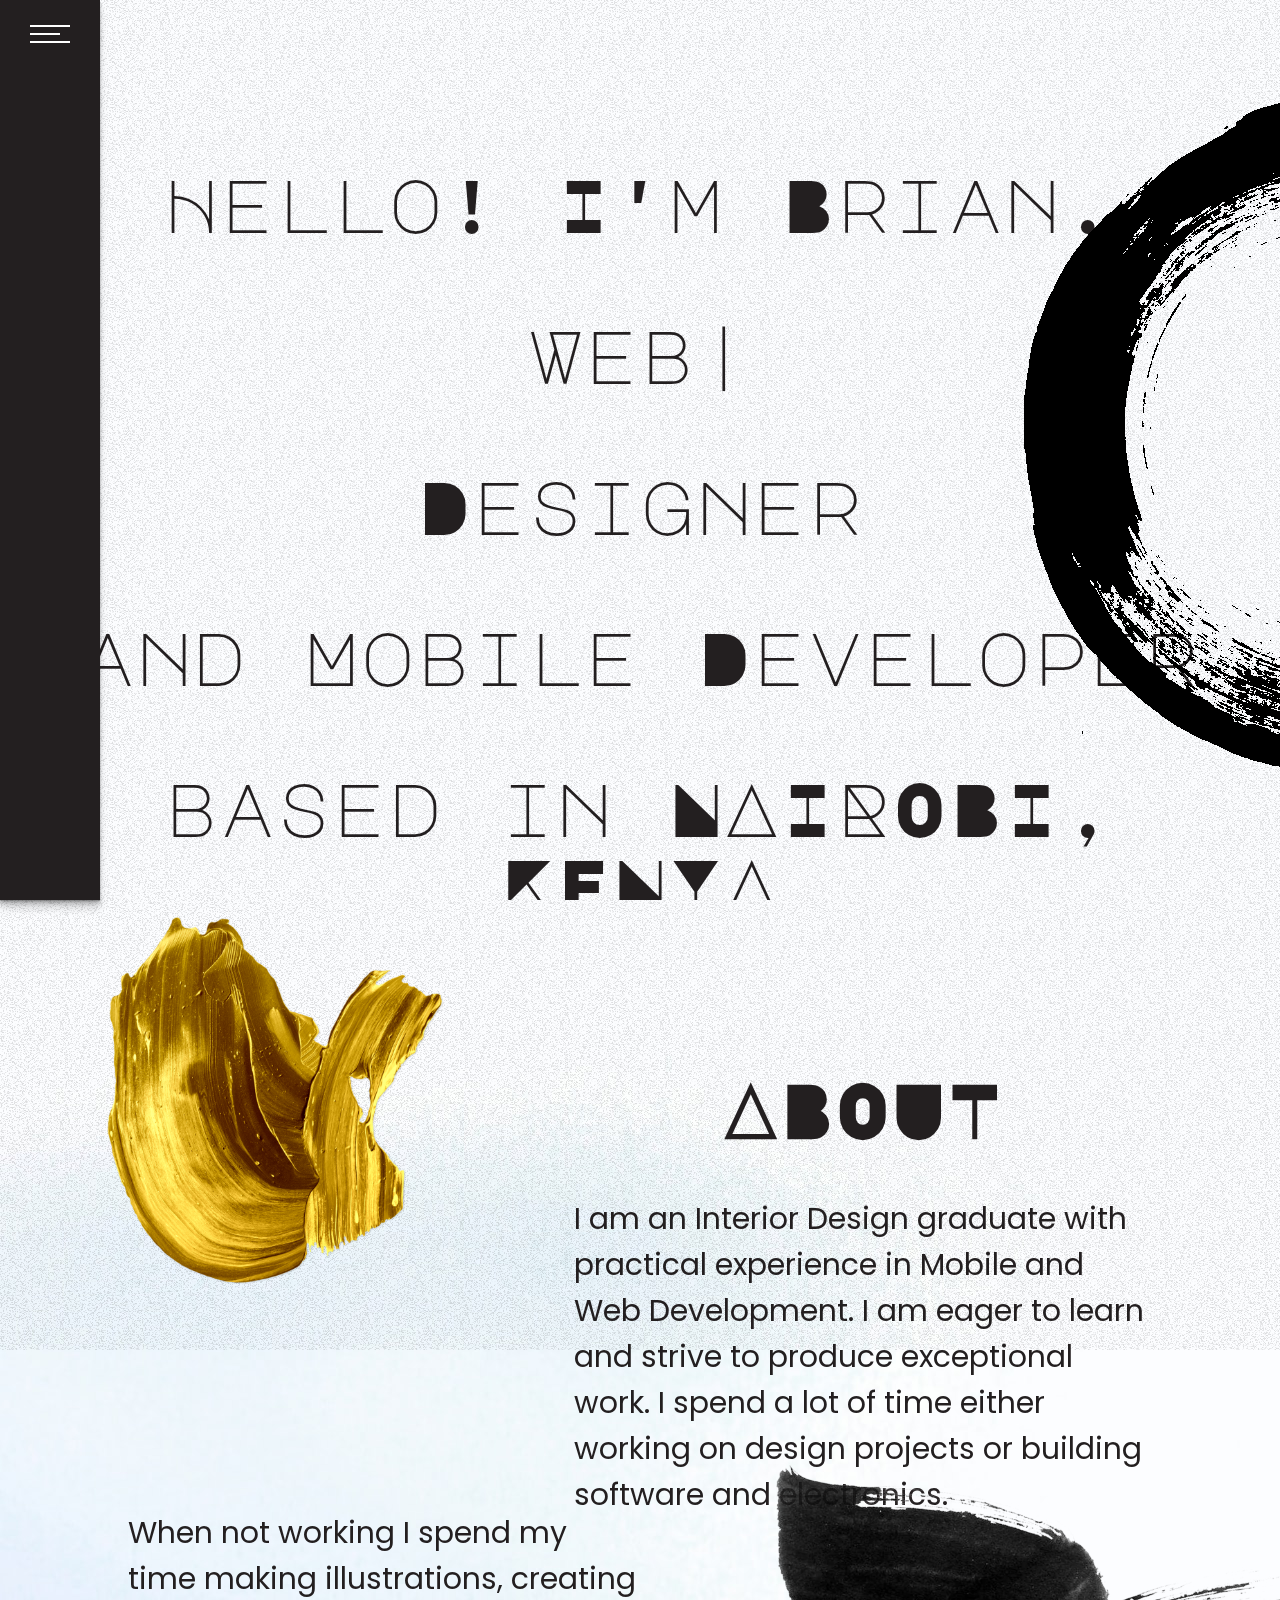
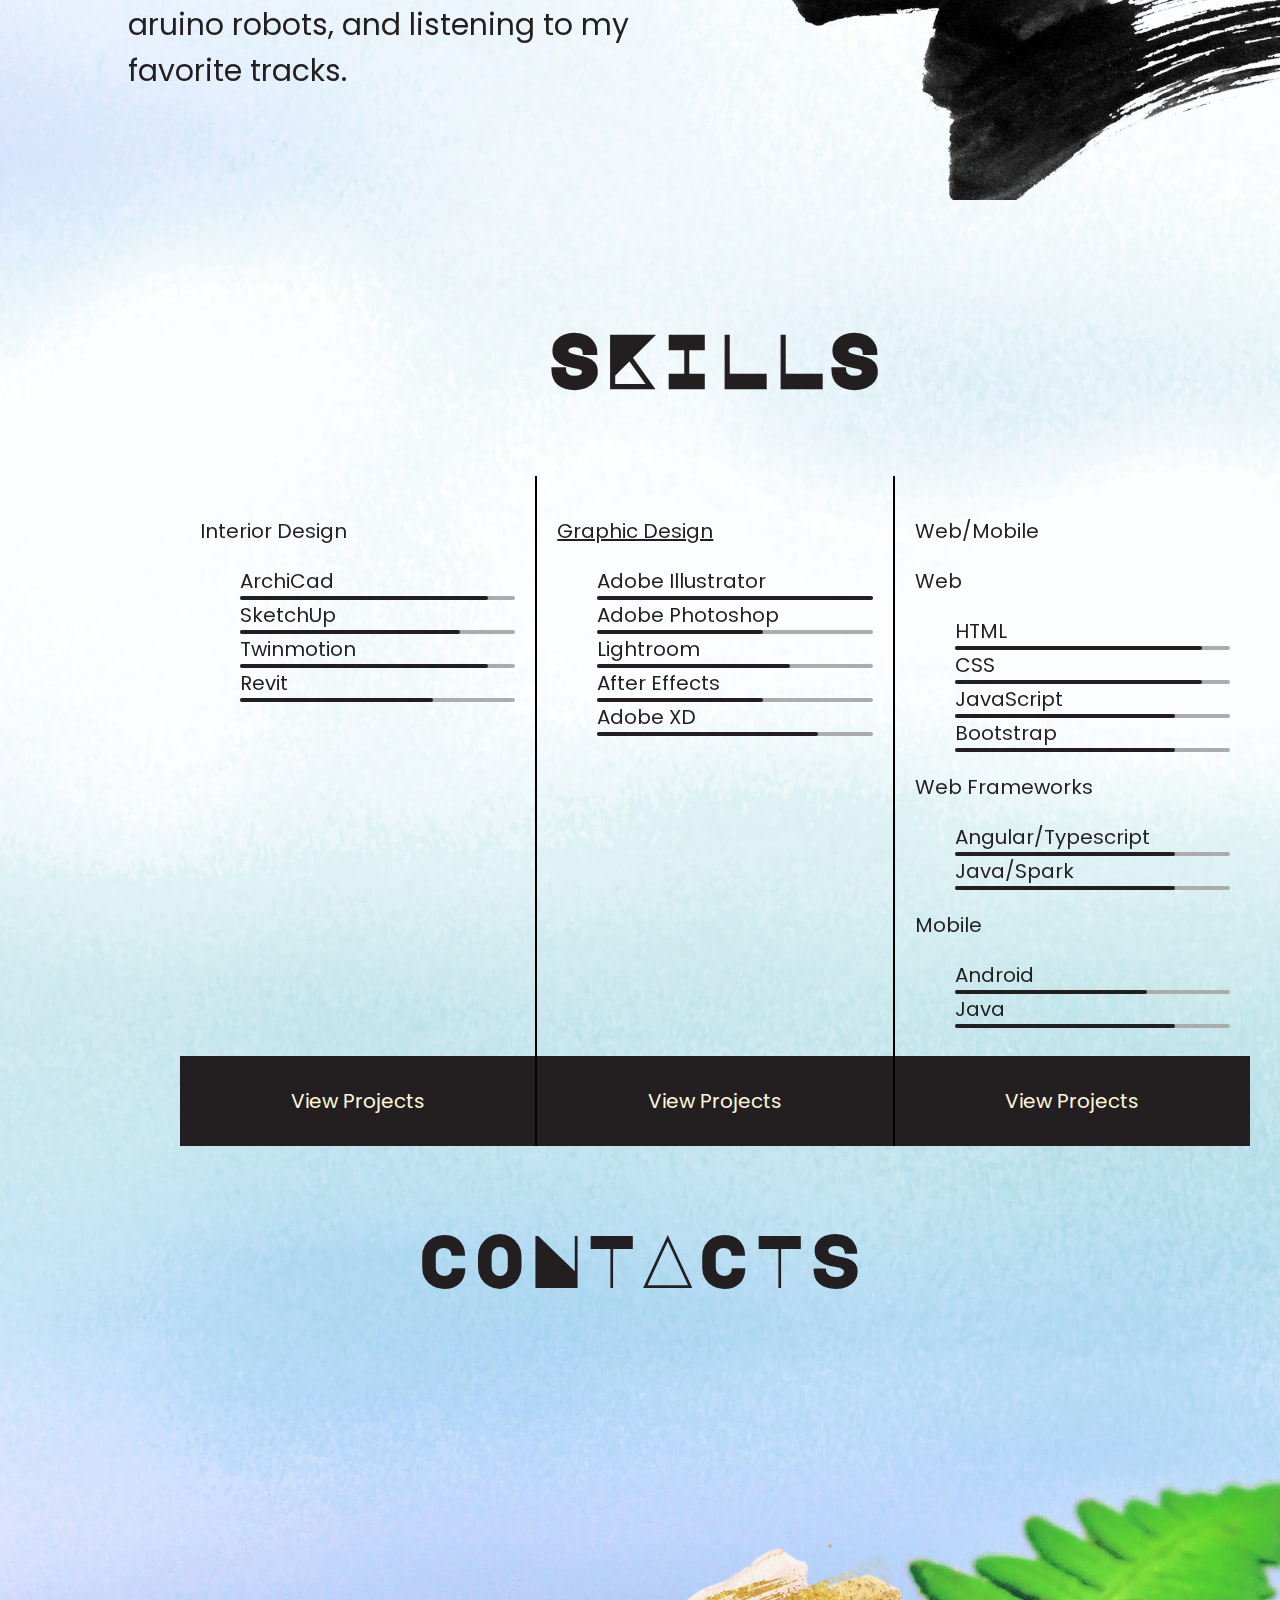
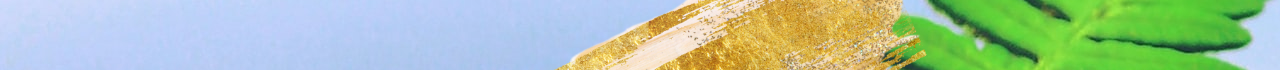
==== commit 23a41a7a: "change syling" ====
--- a/index.html
+++ b/index.html
@@ -63,6 +63,9 @@
                 <h1 class="landingText">ABOUT</h1>
                 <p class="aboutText">I am an Interior Design graduate with practical experience in Mobile and Web Development. I am eager to learn and strive to produce exceptional work. I spend a lot of time either working on design projects or building software and electronics.
                 </p>
+            </div>
+            <div class="about-secondary-text">
+                <p class="aboutText">When not working I spend my time making illustrations, creating aruino robots, and listening to my favorite tracks.</p>
             </div>
             <div class="goldStroke2">
                 <img src="img/black_stroke.png" height="400">
--- a/css/styles.css
+++ b/css/styles.css
@@ -406,6 +406,15 @@
     padding-left: 10vw;
 }
 
+.about-secondary-text {
+    width: 40vw;
+    top: 500px;
+    position: absolute;
+    margin-top: 5em;
+    padding-right: 10vw;
+    padding-left: 10vw;
+}
+
 .skills {
     padding-top: 30px;
     /* margin-right: 100px; */
@@ -533,7 +542,8 @@
     overflow: hidden;
     position: absolute;
     top: 0;
-    background-color: #fff8dc;
+    /* background-color: #fff8dc; */
+    background-image: url("/img/siegmund-photography-zS0dhp8g2BE-unsplash.jpg");
     z-index: -2;
 }
 
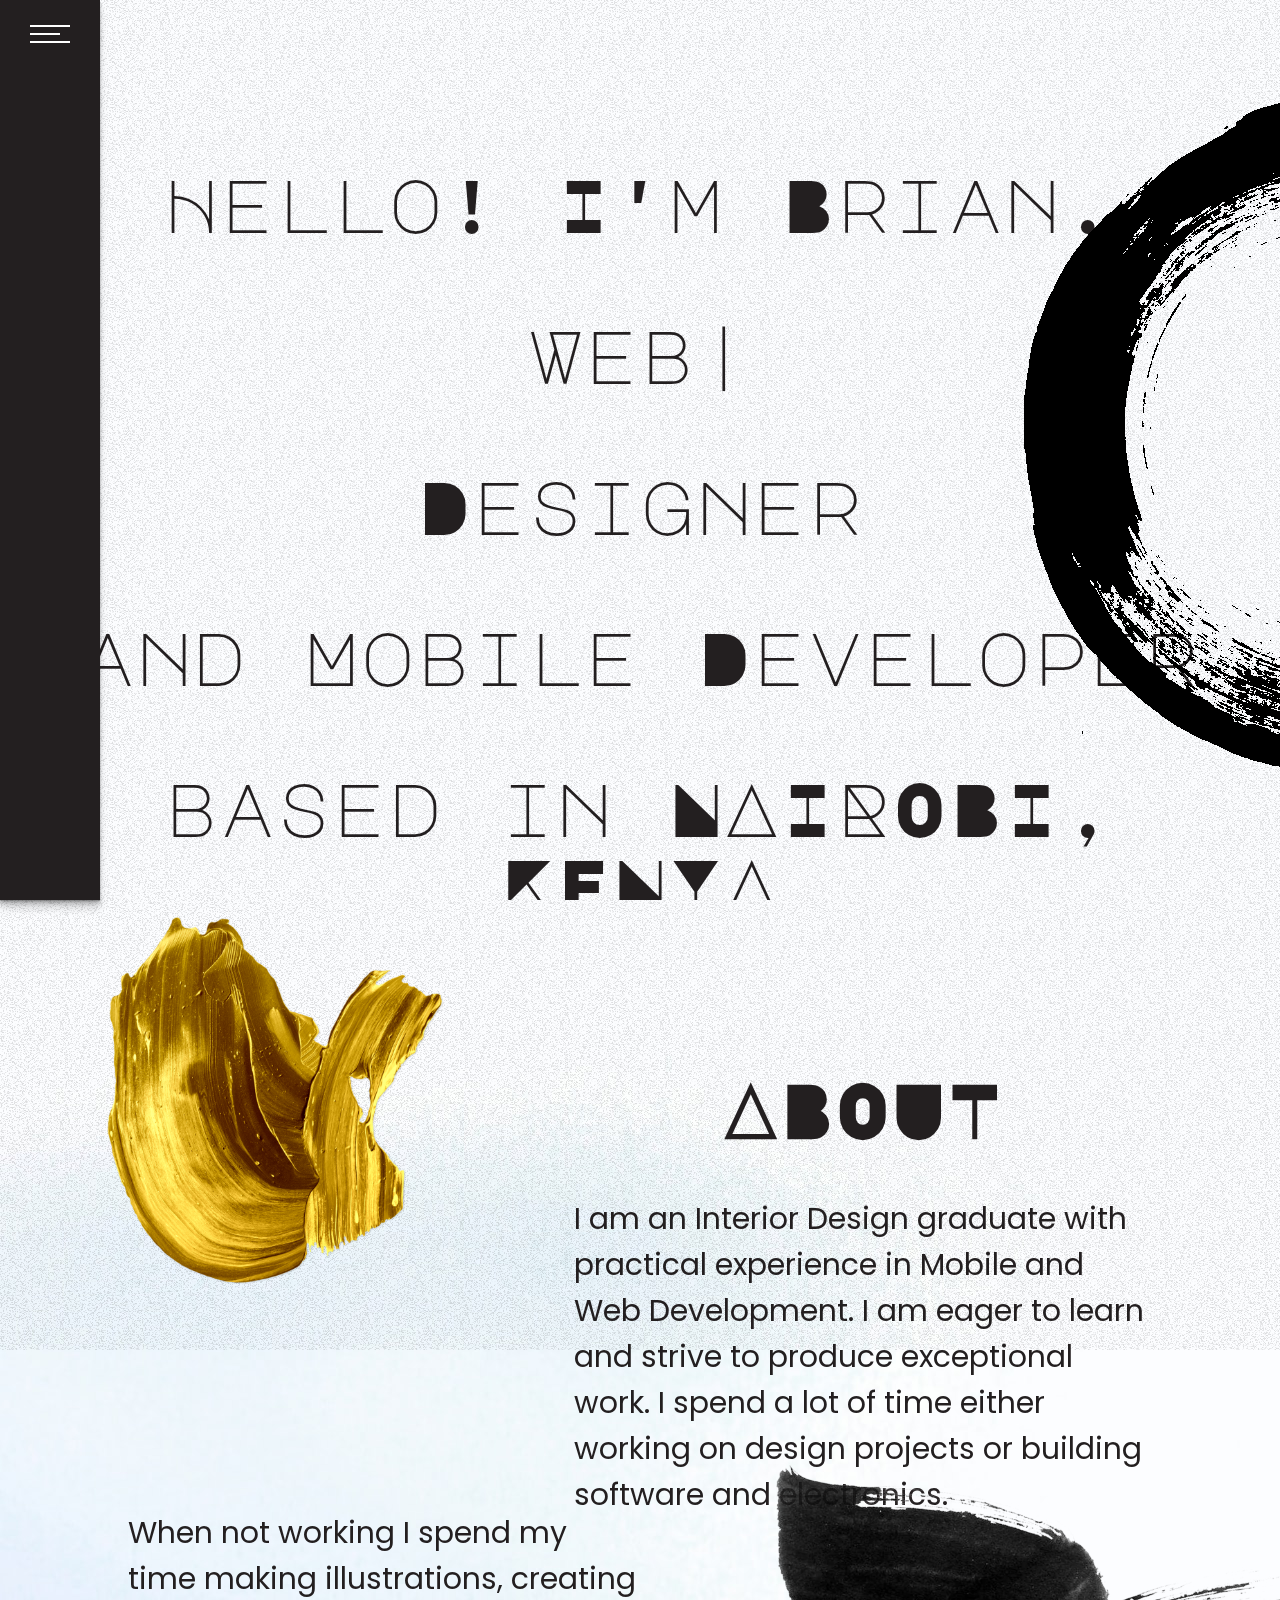
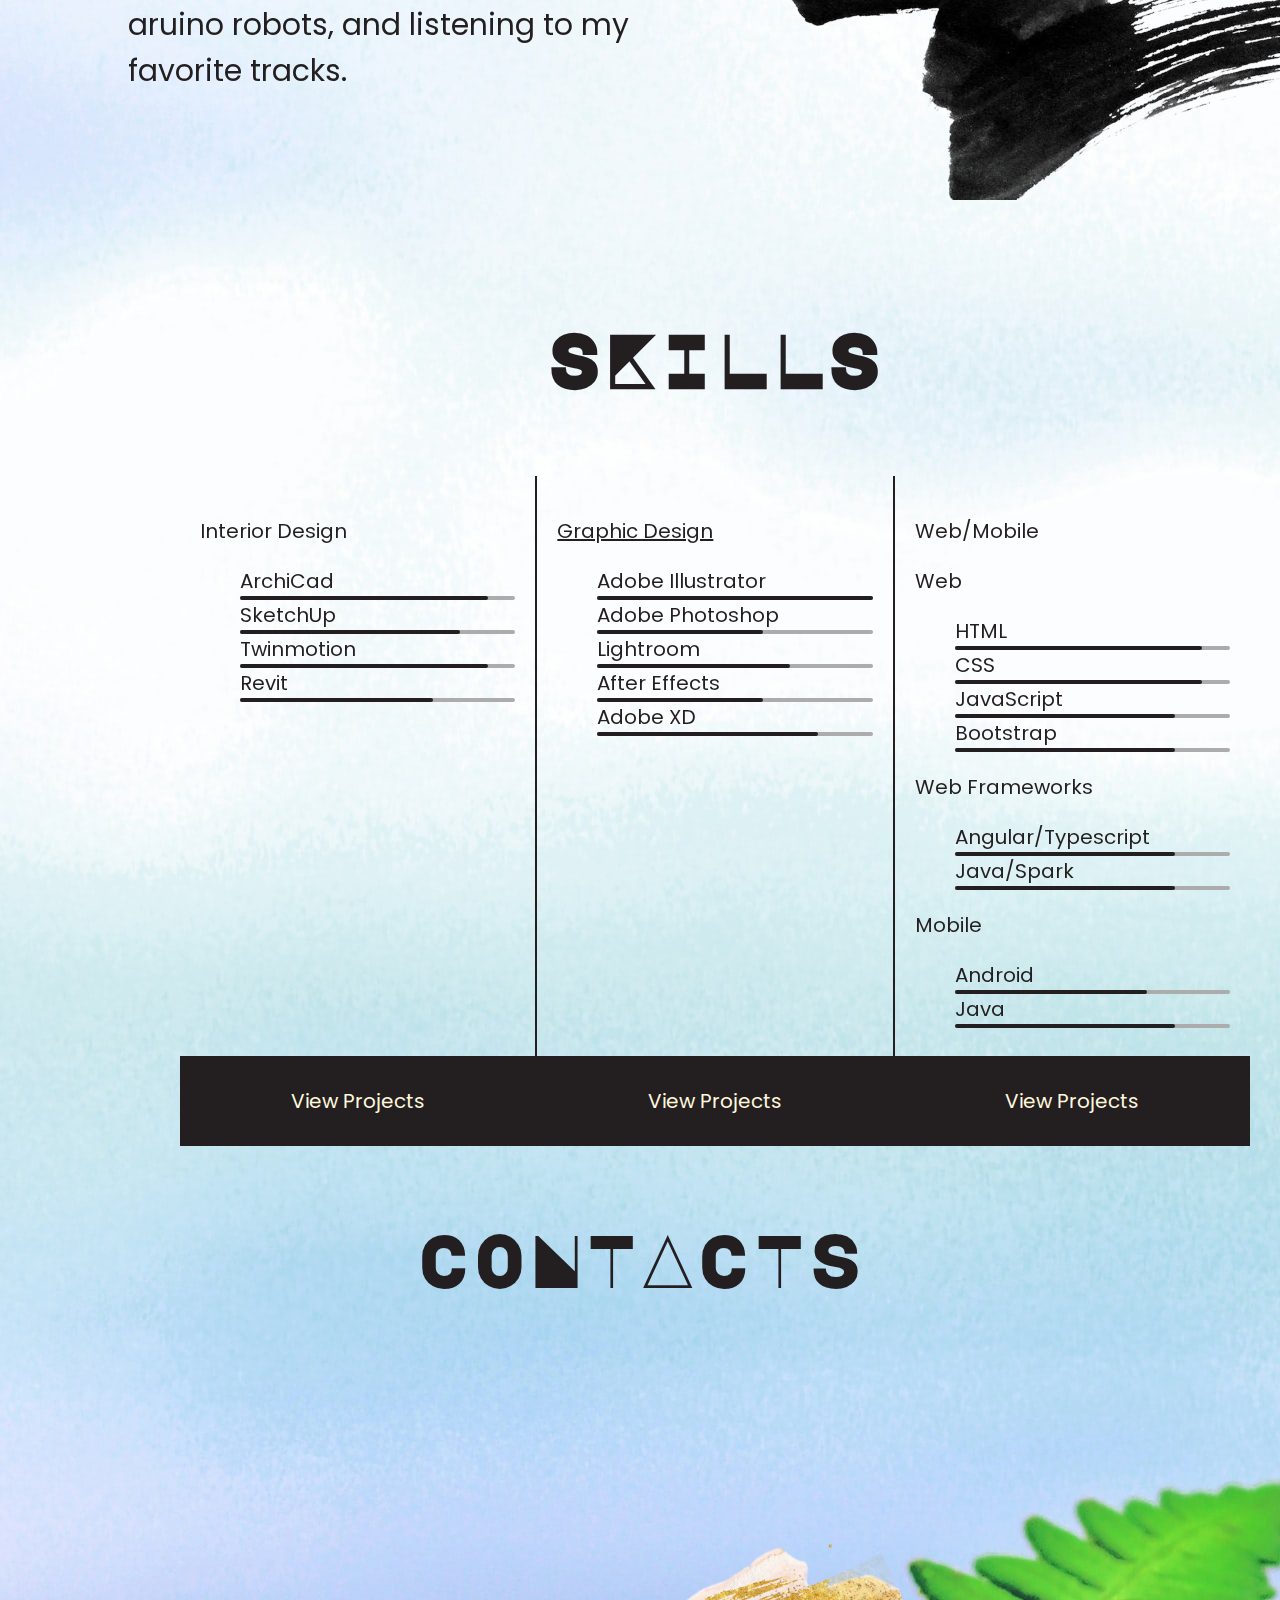
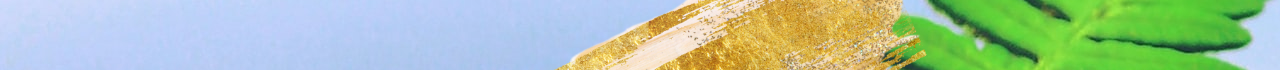
==== commit 1a710ac9: "add browser compatibility" ====
--- a/index.html
+++ b/index.html
@@ -76,7 +76,7 @@
                 <div class="skillsText">
                     <h1 class="landingText">SKILLS</h1>
                     <div class="skills-categories">
-                        <div class="interior">
+                        <div class="interior cat">
                             <p>Interior Design</p>
                             <ul>
                                 <li>ArchiCad
@@ -100,11 +100,11 @@
                                     </div>
                                 </li>
                             </ul>
-                            <div class="goTo">
+                            <div class="goTo int">
                                 <p class="viewProj">View Projects</p>
                             </div>
                         </div>
-                        <div class="graphic">
+                        <div class="graphic cat">
                             <p class="title">Graphic Design</p>
                             <ul>
                                 <li>Adobe Illustrator
@@ -133,11 +133,11 @@
                                     </div>
                                 </li>
                             </ul>
-                            <div class="goTo">
+                            <div class="goTo gra">
                                 <p class="viewProj">View Projects</p>
                             </div>
                         </div>
-                        <div class="web-mobile">
+                        <div class="web-mobile cat">
                             <p>Web/Mobile </p>
                             <p>Web</p>
                             <ul>
@@ -187,7 +187,7 @@
                                     </div>
                                 </li>
                             </ul>
-                            <div class="goTo">
+                            <div class="goTo web">
                                 <p class="viewProj">View Projects</p>
                             </div>
                         </div>
--- a/css/styles.css
+++ b/css/styles.css
@@ -1,4 +1,5 @@
 body {
+    -webkit-box-sizing: border-box;
     box-sizing: border-box;
     margin: 0%;
 }
@@ -7,10 +8,13 @@
 .container {
     height: 100vh;
     border: 3px;
+    -webkit-box-sizing: border-box;
     box-sizing: border-box;
 }
 
 .sidenav {
+    display: -webkit-box;
+    display: -ms-flexbox;
     display: flex;
     width: 0;
     /* 0 width - change this with JavaScript */
@@ -26,12 +30,19 @@
     /* Disable horizontal scroll */
     padding-top: 60px;
     /* Place content 60px from the top */
+    -webkit-transition: 0.3s;
+    -o-transition: 0.3s;
     transition: 0.3s;
     /* 0.5 second transition effect to slide in the sidenav */
 }
 
 .menuCont {
+    display: -webkit-box;
+    display: -ms-flexbox;
     display: flex;
+    -webkit-box-orient: horizontal;
+    -webkit-box-direction: normal;
+    -ms-flex-direction: row;
     flex-direction: row;
     position: fixed;
     height: 100vh;
@@ -39,6 +50,8 @@
 }
 
 .page {
+    display: -webkit-box;
+    display: -ms-flexbox;
     display: flex;
 }
 
@@ -72,6 +85,7 @@
     top: 0;
     /* Stay at the top */
     left: 0;
+    -webkit-box-sizing: border-box;
     box-sizing: border-box;
     margin: 0;
     padding: 0;
@@ -91,7 +105,11 @@
     color: white;
     opacity: 0.2;
     display: block;
+    -webkit-transition-timing-function: cubic-bezier(0.175, 0.885, 0.32, 1.275);
+    -o-transition-timing-function: cubic-bezier(0.175, 0.885, 0.32, 1.275);
     transition-timing-function: cubic-bezier(0.175, 0.885, 0.32, 1.275);
+    -webkit-transition: 0.3s;
+    -o-transition: 0.3s;
     transition: 0.3s;
     font-family: 'Major Mono Display', monospace;
 }
@@ -100,12 +118,18 @@
     margin: 0;
     position: absolute;
     top: 50%;
+    -webkit-transform: translateY(-50%);
     -ms-transform: translateY(-50%);
     transform: translateY(-50%);
 }
 
 .sidenavCont {
+    display: -webkit-box;
+    display: -ms-flexbox;
     display: flex;
+    -webkit-box-orient: horizontal;
+    -webkit-box-direction: normal;
+    -ms-flex-direction: row;
     flex-direction: row;
 }
 
@@ -116,9 +140,14 @@
     margin: 0;
     position: absolute;
     top: 50%;
+    -webkit-transform: translateY(-50%);
     -ms-transform: translateY(-50%);
     transform: translateY(-50%);
+    -webkit-transition-delay: 0.5s;
+    -o-transition-delay: 0.5s;
     transition-delay: 0.5s;
+    -webkit-transition: 0.5s;
+    -o-transition: 0.5s;
     transition: 0.5s;
 }
 
@@ -144,6 +173,8 @@
 /* Style page content - use this if you want to push the page content to the right when you open the side navigation */
 
 #main {
+    -webkit-transition: margin-left .5s;
+    -o-transition: margin-left .5s;
     transition: margin-left .5s;
     padding: 20px;
 }
@@ -182,27 +213,153 @@
 #ham2 {
     width: 30px;
     margin-left: 0%;
+    -webkit-transition: 0.5s;
+    -o-transition: 0.5s;
     transition: 0.5s;
 }
 
 #item1 {
+    -webkit-transition-delay: 0.1s;
+    -o-transition-delay: 0.1s;
     transition-delay: 0.1s;
 }
 
 #item2 {
+    -webkit-transition-delay: 0.2s;
+    -o-transition-delay: 0.2s;
     transition-delay: 0.2s;
 }
 
 #item3 {
+    -webkit-transition-delay: 0.3s;
+    -o-transition-delay: 0.3s;
     transition-delay: 0.3s;
 }
 
 #item4 {
+    -webkit-transition-delay: 0.4s;
+    -o-transition-delay: 0.4s;
     transition-delay: 0.4s;
 }
 
 #item5 {
+    -webkit-transition-delay: 0.5s;
+    -o-transition-delay: 0.5s;
     transition-delay: 0.5s;
+}
+
+@-webkit-keyframes changetext {
+    0% {
+        content: "Web|";
+    }
+    2.7% {
+        content: "We|";
+    }
+    5.6% {
+        content: "W|";
+    }
+    8.3% {
+        content: "|"
+    }
+    10.1% {
+        content: "I|";
+    }
+    11.9% {
+        content: "In|";
+    }
+    13.7% {
+        content: "Int|";
+    }
+    15.4% {
+        content: "Inte|";
+    }
+    17.2% {
+        content: "Inter|";
+    }
+    19% {
+        content: "Interi|";
+    }
+    21.8% {
+        content: "Interio|";
+    }
+    24.6% {
+        content: "Interior|";
+    }
+    33.3% {
+        content: "Interio|";
+    }
+    36.1% {
+        content: "Interi|";
+    }
+    38.9% {
+        content: "Inter|";
+    }
+    41.7% {
+        content: "Inte|";
+    }
+    44.4% {
+        content: "Int|";
+    }
+    47.2% {
+        content: "In|";
+    }
+    50% {
+        content: "I|";
+    }
+    52.8% {
+        content: "|";
+    }
+    54.5% {
+        content: "G|";
+    }
+    56.3% {
+        content: "Gr|";
+    }
+    58.1% {
+        content: "Gra|";
+    }
+    59.9% {
+        content: "Grap|";
+    }
+    61.7% {
+        content: "Graph|";
+    }
+    63.4% {
+        content: "Graphi|";
+    }
+    65.2% {
+        content: "Graphic|";
+    }
+    75% {
+        content: "Graphi|";
+    }
+    77.8% {
+        content: "Graph|";
+    }
+    80.6% {
+        content: "Grap|";
+    }
+    83.3% {
+        content: "Gra|";
+    }
+    86.1% {
+        content: "Gr|";
+    }
+    88.9% {
+        content: "G|";
+    }
+    91.7% {
+        content: "|";
+    }
+    92.4% {
+        content: "W|";
+    }
+    93.2% {
+        content: "We|";
+    }
+    96% {
+        content: "Web|";
+    }
 }
 
 @keyframes changetext {
@@ -321,25 +478,26 @@
 
 .designer::before {
     content: "Web|";
+    -webkit-animation: changetext 5s linear infinite forwards;
     animation: changetext 5s linear infinite forwards;
+    -webkit-animation-play-state: running;
     animation-play-state: running;
 }
 
 .roughCircle {
+    height: -webkit-fit-content;
+    height: -moz-fit-content;
     height: fit-content;
+    width: -webkit-fit-content;
+    width: -moz-fit-content;
     width: fit-content;
     z-index: 10;
     position: relative;
     top: -100vh;
     left: 80vw;
     overflow: hidden;
+    -webkit-animation: spin 20s linear infinite;
     animation: spin 20s linear infinite;
-}
-
-@-moz-keyframes spin {
-    100% {
-        -moz-transform: rotate(360deg);
-    }
 }
 
 @-webkit-keyframes spin {
@@ -390,6 +548,8 @@
 }
 
 .about {
+    display: -webkit-box;
+    display: -ms-flexbox;
     display: flex;
 }
 
@@ -429,6 +589,8 @@
 
 .skills-categories {
     padding: 30px;
+    display: -webkit-box;
+    display: -ms-flexbox;
     display: flex;
 }
 
@@ -442,16 +604,35 @@
     color: #231f20;
     font-size: 20px;
     position: relative;
+    -webkit-transition: linear .1s;
+    -o-transition: linear .1s;
+    transition: linear .1s;
 }
 
 .interior {
-    border-right: 2px solid black;
+    border-right: 2px solid #231f20;
     /* background-color: aqua; */
 }
 
 .graphic {
-    border-right: 2px solid black;
+    border-right: 2px solid #231f20;
     /* background-color: chocolate; */
+}
+
+.graphic:hover,
+.interior:hover,
+.web-mobile:hover {
+    width: 35vw;
+    height: 75vh;
+    border: 4px solid #231f20;
+}
+
+.graphic:hover~.interior {
+    border-right: 0px;
+}
+
+.web-mobile:hover~.graphic {
+    border-right: 0px;
 }
 
 li {
@@ -512,6 +693,7 @@
 }
 
 .goTo {
+    -webkit-box-sizing: border-box;
     box-sizing: border-box;
     padding-top: 10px;
     padding-bottom: 10px;
@@ -537,6 +719,7 @@
 }
 
 #fullpage {
+    -ms-scroll-snap-type: y mandatory;
     scroll-snap-type: y mandatory;
     overflow-y: scroll;
     overflow: hidden;
@@ -556,6 +739,7 @@
     left: -50%;
     top: -50%;
     background-image: url([data-uri]);
+    -webkit-animation: grain 1.5s steps(6) infinite;
     animation: grain 1.5s steps(6) infinite;
     z-index: -1;
 }
@@ -566,24 +750,58 @@
     display: block;
 }
 
+@-webkit-keyframes grain {
+    0%,
+    100% {
+        -webkit-transform: translate(0, 0);
+        transform: translate(0, 0);
+    }
+    10% {
+        -webkit-transform: translate(-5%, -10%);
+        transform: translate(-5%, -10%);
+    }
+    30% {
+        -webkit-transform: translate(3%, -15%);
+        transform: translate(3%, -15%);
+    }
+    50% {
+        -webkit-transform: translate(12%, 9%);
+        transform: translate(12%, 9%);
+    }
+    70% {
+        -webkit-transform: translate(9%, 4%);
+        transform: translate(9%, 4%);
+    }
+    90% {
+        -webkit-transform: translate(-1%, 7%);
+        transform: translate(-1%, 7%);
+    }
+}
+
 @keyframes grain {
     0%,
     100% {
+        -webkit-transform: translate(0, 0);
         transform: translate(0, 0);
     }
     10% {
+        -webkit-transform: translate(-5%, -10%);
         transform: translate(-5%, -10%);
     }
     30% {
+        -webkit-transform: translate(3%, -15%);
         transform: translate(3%, -15%);
     }
     50% {
+        -webkit-transform: translate(12%, 9%);
         transform: translate(12%, 9%);
     }
     70% {
+        -webkit-transform: translate(9%, 4%);
         transform: translate(9%, 4%);
     }
     90% {
+        -webkit-transform: translate(-1%, 7%);
         transform: translate(-1%, 7%);
     }
 }
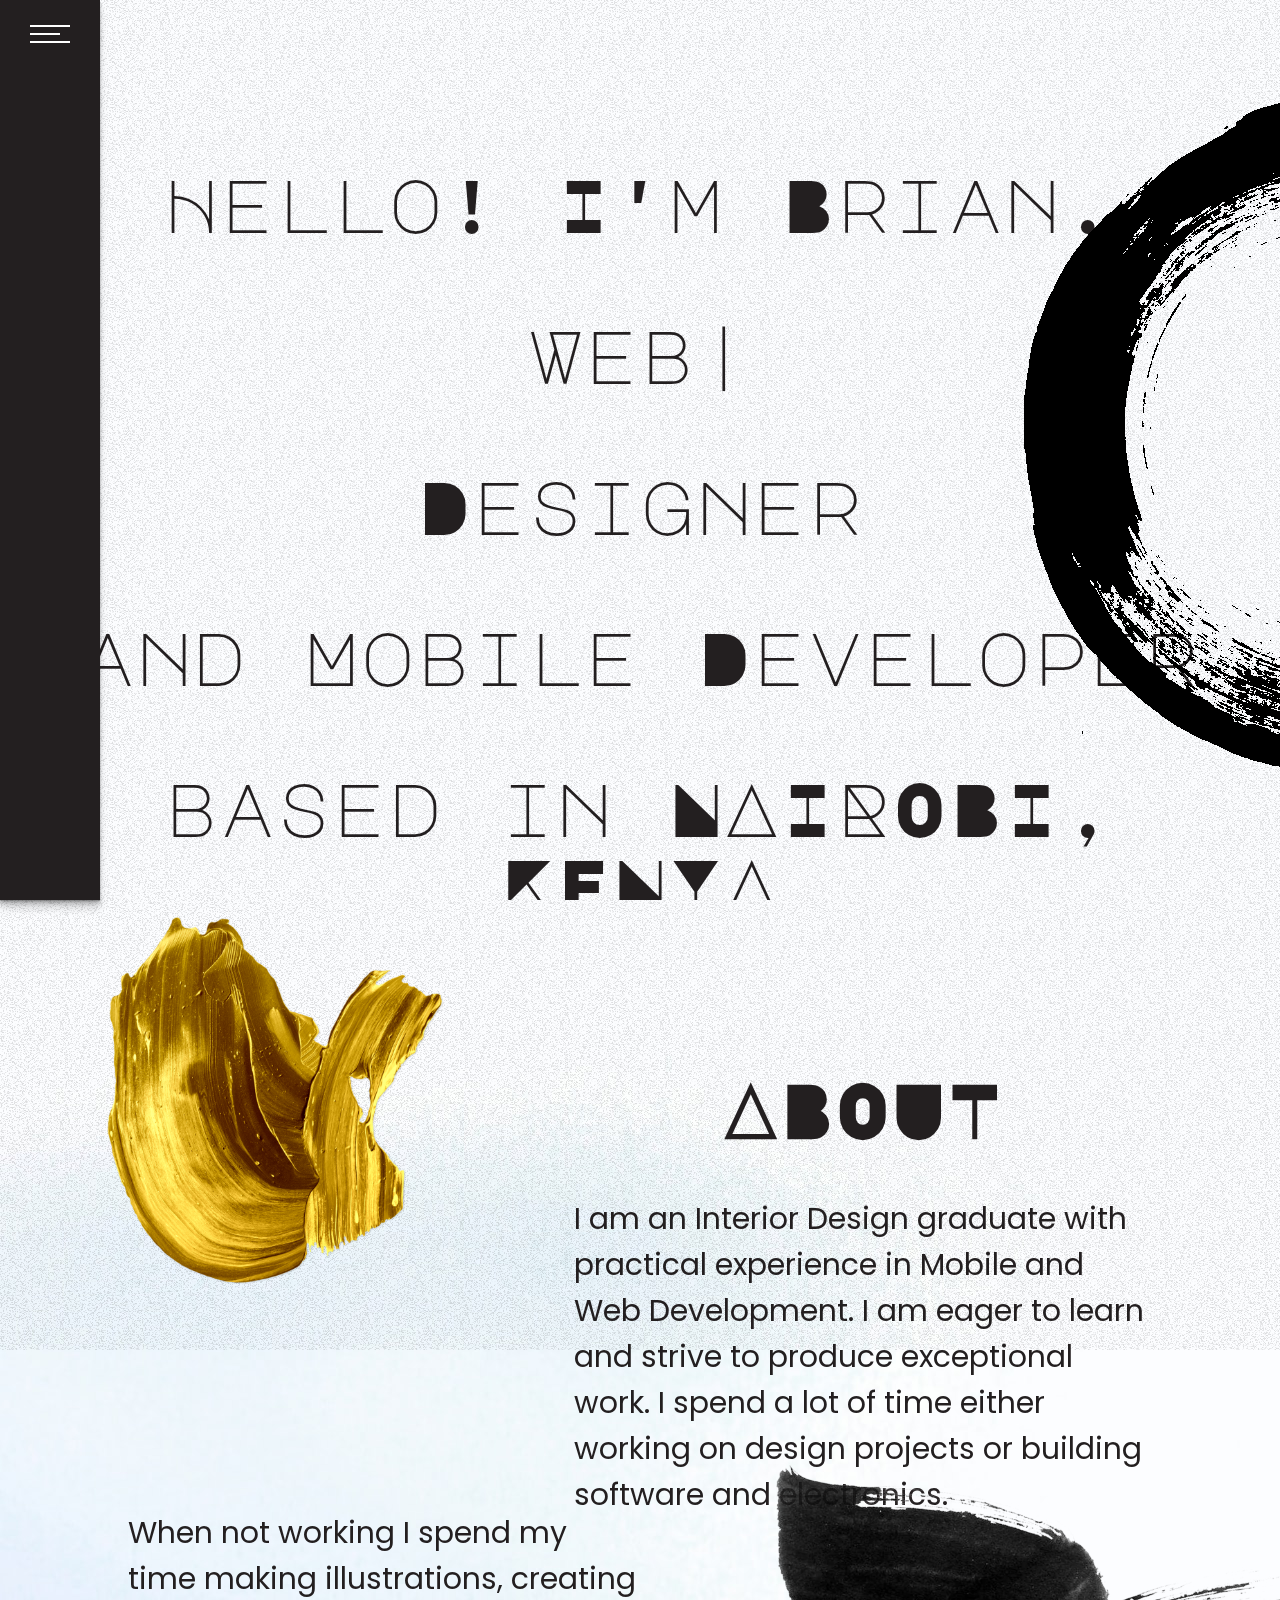
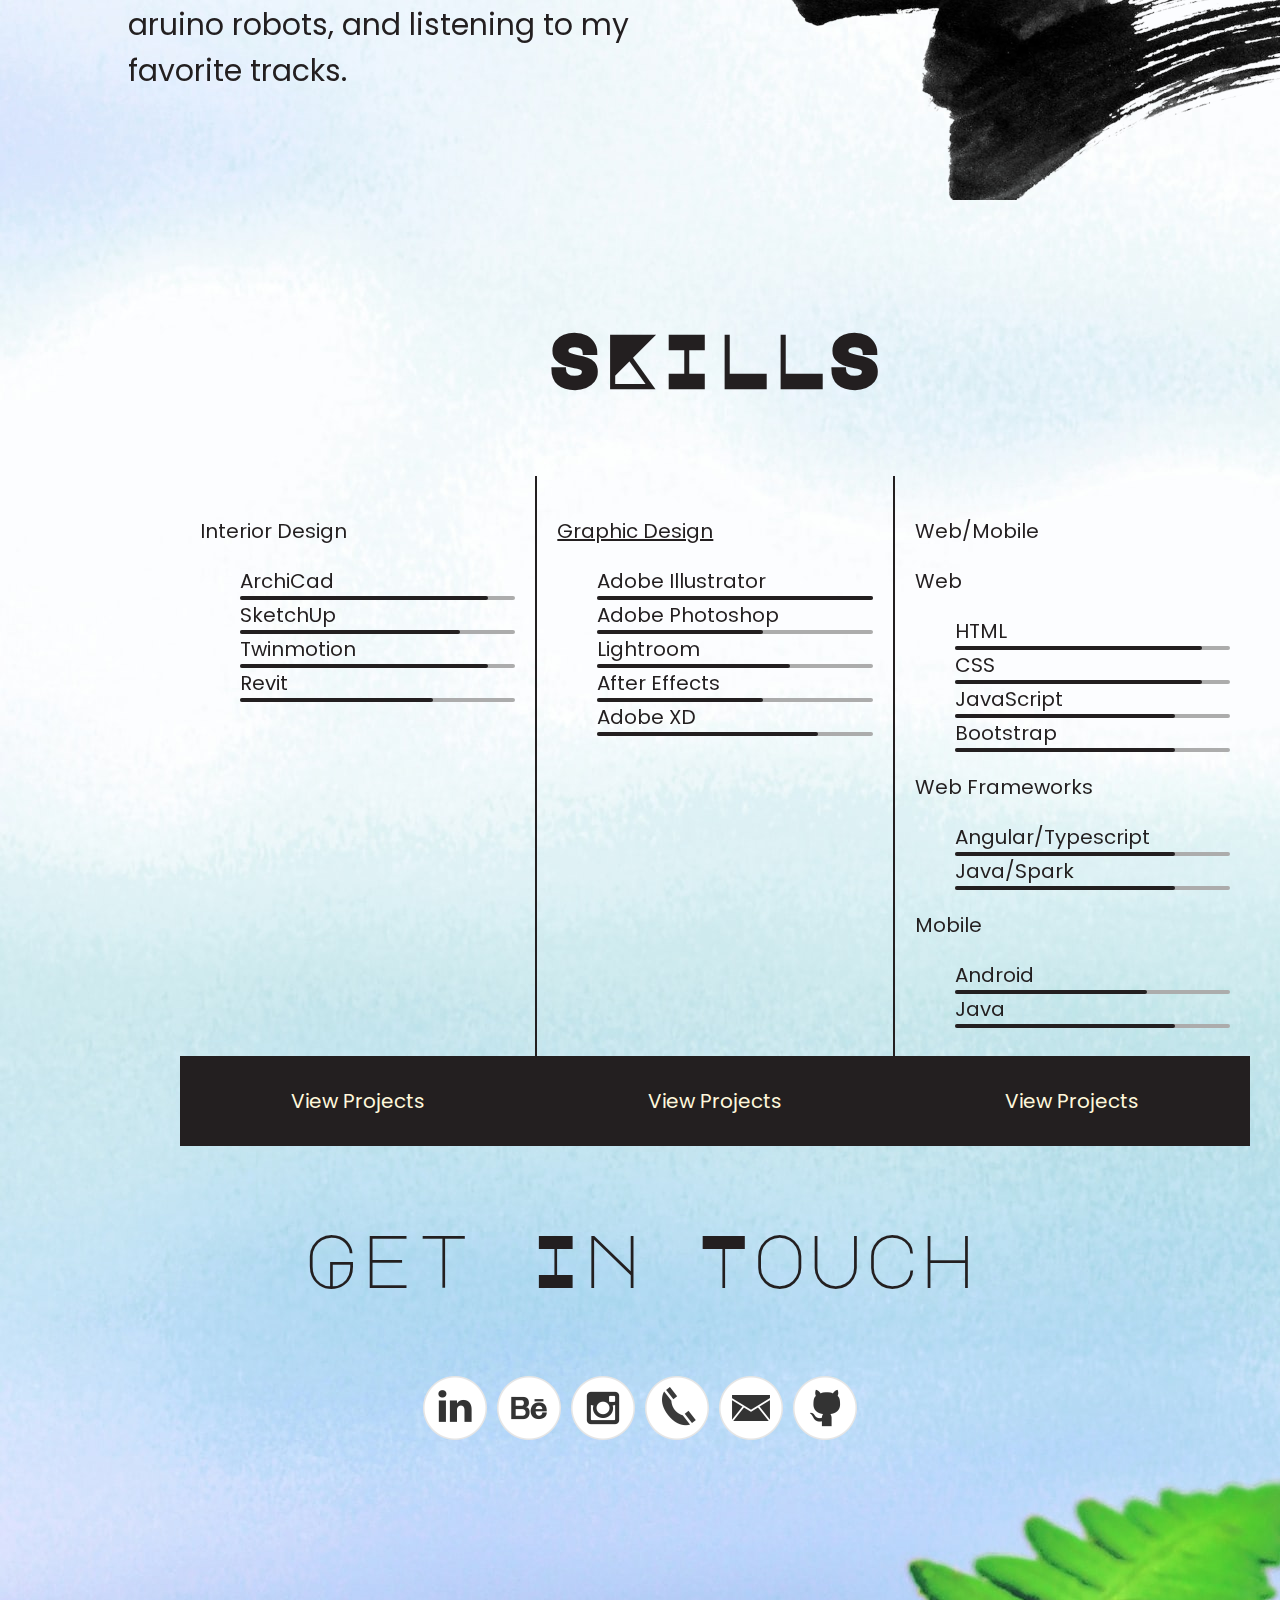
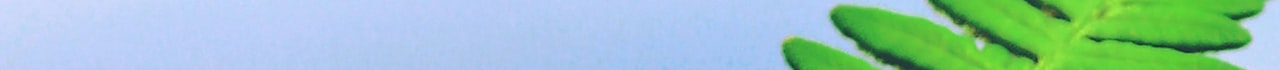
==== commit d36ba6dc: "Add contact section and make links active" ====
--- a/index.html
+++ b/index.html
@@ -30,17 +30,17 @@
             <div class="sidenavDiv" id="sidenavDiv">
             </div>
             <div class="navList">
-                <a id="item1" class="items" href="#">About</a>
-                <a id="item2" class="items" href="#">Interests</a>
-                <a id="item3" class="items" href="#">Education</a>
-                <a id="item4" class="items" href="#">Projects</a>
-                <a id="item5" class="items" href="#">Contacts</a>
+                <a id="item1" class="items" href="#home" onclick="closeNav()">Home</a>
+                <a id="item2" class="items" href="#about" onclick="closeNav()">About</a>
+                <a id="item3" class="items" href="#skills" onclick="closeNav()">Skills</a>
+                <a id="item4" class="items" href="#" onclick="closeNav()">Projects</a>
+                <a id="item5" class="items" href="#contacts" onclick="closeNav()">Contacts</a>
             </div>
         </div>
     </div>
 
     <div id="fullpage">
-        <div class="landing section">
+        <div class="landing section" id="home">
             <div class="landingText">
                 <div>
                     <p>Hello! I'm Brian,</p>
@@ -71,7 +71,7 @@
                 <img src="img/black_stroke.png" height="400">
             </div>
         </div>
-        <div class="skills section">
+        <div class="skills section" id="skills">
             <div class="raised">
                 <div class="skillsText">
                     <h1 class="landingText">SKILLS</h1>
@@ -195,11 +195,21 @@
                 </div>
             </div>
         </div>
-        <div class="contacts">
-            <p class="landingText">CONTACTS</p>
-            <div class="goldStroke3">
-                <img src="/img/gold_ink.png" height="700">
-            </div>
-        </div>
+        <footer class="contacts" id="contacts">
+            <p class="landingText">Get In Touch</p>
+            <div class="links">
+                <a target="_blank" rel="noopener noreferrer" href="https://www.linkedin.com/in/brian-weloba-a02000187" class="linkedin link-icon">
+                </a>
+                <a target="_blank" rel="noopener noreferrer" href="https://www.behance.net/brian-weloba" class=" behance link-icon "></a>
+                <a target="_blank" rel="noopener noreferrer" href="https://www.instagram.com/nyonges4/ " class="instagram link-icon ">
+                </a>
+                <a href="tel:+254712000928" class="phone link-icon "></a>
+                <a href="mailto:bweloba@gmail.com" class="mail link-icon "></a>
+                <a target="_blank" rel="noopener noreferrer" href="https://github.com/Brian-Weloba " class="github link-icon "></a>
+            </div>
+            <div class="goldStroke3 ">
+                <img src="/img/gold_ink.png " height="700 ">
+            </div>
+        </footer>
     </div>
 </body>--- a/css/styles.css
+++ b/css/styles.css
@@ -1,1130 +1,874 @@
-body {
-    -webkit-box-sizing: border-box;
-    box-sizing: border-box;
-    margin: 0%;
-}
+    body {
+        -webkit-box-sizing: border-box;
+        box-sizing: border-box;
+        margin: 0%;
+    }
+    
+    @import url('https://fonts.googleapis.com/css2?family=Yeseva+One&display=swap');
+    .container {
+        height: 100vh;
+        border: 3px;
+        -webkit-box-sizing: border-box;
+        box-sizing: border-box;
+    }
+    
+    .sidenav {
+        display: -webkit-box;
+        display: -ms-flexbox;
+        display: flex;
+        width: 0;
+        /* 0 width - change this with JavaScript */
+        position: relative;
+        /* Stay on top */
+        top: 0;
+        /* Stay at the top */
+        left: 0;
+        /* background-color: #4f6d5b; */
+        background-color: #231f20;
+        /* Black*/
+        overflow-x: hidden;
+        /* Disable horizontal scroll */
+        padding-top: 60px;
+        /* Place content 60px from the top */
+        -webkit-transition: 0.3s;
+        -o-transition: 0.3s;
+        transition: 0.3s;
+        /* 0.5 second transition effect to slide in the sidenav */
+    }
+    
+    .menuCont {
+        display: -webkit-box;
+        display: -ms-flexbox;
+        display: flex;
+        -webkit-box-orient: horizontal;
+        -webkit-box-direction: normal;
+        -ms-flex-direction: row;
+        flex-direction: row;
+        position: fixed;
+        height: 100vh;
+        z-index: 1;
+    }
+    
+    .page {
+        display: -webkit-box;
+        display: -ms-flexbox;
+        display: flex;
+    }
+    
+    .landing {
+        /* margin-right: -100px; */
+        /* position: absolute; */
+        /* background-color: #fff8dc; */
+        /* width: 100vw; */
+        height: 100vh;
+        overflow: hidden;
+    }
+    
+    .landingText {
+        width: 100%;
+        margin-top: 10vh;
+        text-align: center;
+        /* font-family: 'Montserrat', sans-serif; */
+        font-family: 'Major Mono Display', monospace;
+        color: #231f20;
+        font-size: 75px;
+        overflow: hidden;
+    }
+    /*fixed side menu*/
+    
+    .sideBar {
+        height: 100%;
+        width: 100px;
+        /* Stay on top */
+        top: 0;
+        /* Stay at the top */
+        left: 0;
+        -webkit-box-sizing: border-box;
+        box-sizing: border-box;
+        margin: 0;
+        padding: 0;
+        background-color: #231f20;
+        -webkit-box-shadow: 0 1px 1px rgb(0 0 0 / 15%), 0 2px 2px rgb(0 0 0 / 15%), 0 4px 4px rgb(0 0 0 / 15%), 0 8px 8px rgb(0 0 0 / 15%);
+        box-shadow: 0 1px 1px rgb(0 0 0 / 15%), 0 2px 2px rgb(0 0 0 / 15%), 0 4px 4px rgb(0 0 0 / 15%), 0 8px 8px rgb(0 0 0 / 15%);
+    }
+    /* The navigation menu links */
+    
+    .sidenav a {
+        padding: 20px 8px 20px 0px;
+        opacity: 0;
+        text-decoration: none;
+        font-size: 25px;
+        color: white;
+        opacity: 0.2;
+        display: block;
+        -webkit-transition-timing-function: cubic-bezier(0.175, 0.885, 0.32, 1.275);
+        -o-transition-timing-function: cubic-bezier(0.175, 0.885, 0.32, 1.275);
+        transition-timing-function: cubic-bezier(0.175, 0.885, 0.32, 1.275);
+        -webkit-transition: 0.3s;
+        -o-transition: 0.3s;
+        transition: 0.3s;
+        font-family: 'Major Mono Display', monospace;
+    }
+    
+    .navList {
+        margin: 0;
+        position: absolute;
+        top: 50%;
+        -webkit-transform: translateY(-50%);
+        -ms-transform: translateY(-50%);
+        transform: translateY(-50%);
+    }
+    
+    .sidenavCont {
+        display: -webkit-box;
+        display: -ms-flexbox;
+        display: flex;
+        -webkit-box-orient: horizontal;
+        -webkit-box-direction: normal;
+        -ms-flex-direction: row;
+        flex-direction: row;
+    }
+    
+    .sidenavDiv {
+        opacity: 0.2;
+        border-left: 2px solid white;
+        height: 0;
+        margin: 0;
+        position: absolute;
+        top: 50%;
+        -webkit-transform: translateY(-50%);
+        -ms-transform: translateY(-50%);
+        transform: translateY(-50%);
+        -webkit-transition-delay: 0.5s;
+        -o-transition-delay: 0.5s;
+        transition-delay: 0.5s;
+        -webkit-transition: 0.5s;
+        -o-transition: 0.5s;
+        transition: 0.5s;
+    }
+    /* When you mouse over the navigation links, change their color */
+    
+    .sidenav a:hover {
+        margin-left: 5px;
+    }
+    /* Position and style the close button (top right corner) */
+    
+    .sidenav .closebtn {
+        position: absolute;
+        top: 0;
+        right: 25px;
+        font-size: 36px;
+        margin-left: 50px;
+    }
+    /* Style page content - use this if you want to push the page content to the right when you open the side navigation */
+    
+    #main {
+        -webkit-transition: margin-left .5s;
+        -o-transition: margin-left .5s;
+        transition: margin-left .5s;
+        padding: 20px;
+    }
+    /* On smaller screens, where height is less than 450px, change the style of the sidenav (less padding and a smaller font size) */
+    
+    @media screen and (max-height: 450px) {
+        .sidenav {
+            padding-top: 15px;
+        }
+        .sidenav a {
+            font-size: 18px;
+        }
+    }
+    
+    .menuHamburger {
+        cursor: pointer;
+        width: 40px;
+        height: 60px;
+        padding-top: 25px;
+        margin-left: auto;
+        margin-right: auto;
+    }
+    
+    .hamburgerLine {
+        border-top: 2.5px solid white;
+        width: 100%;
+    }
+    
+    #ham1,
+    #ham2 {
+        margin-bottom: 6px;
+    }
+    
+    #ham2 {
+        width: 30px;
+        margin-left: 0%;
+        -webkit-transition: 0.5s;
+        -o-transition: 0.5s;
+        transition: 0.5s;
+    }
+    
+    #item1 {
+        -webkit-transition-delay: 0.1s;
+        -o-transition-delay: 0.1s;
+        transition-delay: 0.1s;
+    }
+    
+    #item2 {
+        -webkit-transition-delay: 0.2s;
+        -o-transition-delay: 0.2s;
+        transition-delay: 0.2s;
+    }
+    
+    #item3 {
+        -webkit-transition-delay: 0.3s;
+        -o-transition-delay: 0.3s;
+        transition-delay: 0.3s;
+    }
+    
+    #item4 {
+        -webkit-transition-delay: 0.4s;
+        -o-transition-delay: 0.4s;
+        transition-delay: 0.4s;
+    }
+    
+    #item5 {
+        -webkit-transition-delay: 0.5s;
+        -o-transition-delay: 0.5s;
+        transition-delay: 0.5s;
+    }
+    
+    @-webkit-keyframes changetext {
+        0% {
+            content: "Web|";
+        }
+        2.7% {
+            content: "We|";
+        }
+        5.6% {
+            content: "W|";
+        }
+        8.3% {
+            content: "|"
+        }
+        10.1% {
+            content: "I|";
+        }
+        11.9% {
+            content: "In|";
+        }
+        13.7% {
+            content: "Int|";
+        }
+        15.4% {
+            content: "Inte|";
+        }
+        17.2% {
+            content: "Inter|";
+        }
+        19% {
+            content: "Interi|";
+        }
+        21.8% {
+            content: "Interio|";
+        }
+        24.6% {
+            content: "Interior|";
+        }
+        33.3% {
+            content: "Interio|";
+        }
+        36.1% {
+            content: "Interi|";
+        }
+        38.9% {
+            content: "Inter|";
+        }
+        41.7% {
+            content: "Inte|";
+        }
+        44.4% {
+            content: "Int|";
+        }
+        47.2% {
+            content: "In|";
+        }
+        50% {
+            content: "I|";
+        }
+        52.8% {
+            content: "|";
+        }
+        54.5% {
+            content: "G|";
+        }
+        56.3% {
+            content: "Gr|";
+        }
+        58.1% {
+            content: "Gra|";
+        }
+        59.9% {
+            content: "Grap|";
+        }
+        61.7% {
+            content: "Graph|";
+        }
+        63.4% {
+            content: "Graphi|";
+        }
+        65.2% {
+            content: "Graphic|";
+        }
+        75% {
+            content: "Graphi|";
+        }
+        77.8% {
+            content: "Graph|";
+        }
+        80.6% {
+            content: "Grap|";
+        }
+        83.3% {
+            content: "Gra|";
+        }
+        86.1% {
+            content: "Gr|";
+        }
+        88.9% {
+            content: "G|";
+        }
+        91.7% {
+            content: "|";
+        }
+        92.4% {
+            content: "W|";
+        }
+        93.2% {
+            content: "We|";
+        }
+        96% {
+            content: "Web|";
+        }
+    }
+    
+    @keyframes changetext {
+        0% {
+            content: "Web|";
+        }
+        2.7% {
+            content: "We|";
+        }
+        5.6% {
+            content: "W|";
+        }
+        8.3% {
+            content: "|"
+        }
+        10.1% {
+            content: "I|";
+        }
+        11.9% {
+            content: "In|";
+        }
+        13.7% {
+            content: "Int|";
+        }
+        15.4% {
+            content: "Inte|";
+        }
+        17.2% {
+            content: "Inter|";
+        }
+        19% {
+            content: "Interi|";
+        }
+        21.8% {
+            content: "Interio|";
+        }
+        24.6% {
+            content: "Interior|";
+        }
+        33.3% {
+            content: "Interio|";
+        }
+        36.1% {
+            content: "Interi|";
+        }
+        38.9% {
+            content: "Inter|";
+        }
+        41.7% {
+            content: "Inte|";
+        }
+        44.4% {
+            content: "Int|";
+        }
+        47.2% {
+            content: "In|";
+        }
+        50% {
+            content: "I|";
+        }
+        52.8% {
+            content: "|";
+        }
+        54.5% {
+            content: "G|";
+        }
+        56.3% {
+            content: "Gr|";
+        }
+        58.1% {
+            content: "Gra|";
+        }
+        59.9% {
+            content: "Grap|";
+        }
+        61.7% {
+            content: "Graph|";
+        }
+        63.4% {
+            content: "Graphi|";
+        }
+        65.2% {
+            content: "Graphic|";
+        }
+        75% {
+            content: "Graphi|";
+        }
+        77.8% {
+            content: "Graph|";
+        }
+        80.6% {
+            content: "Grap|";
+        }
+        83.3% {
+            content: "Gra|";
+        }
+        86.1% {
+            content: "Gr|";
+        }
+        88.9% {
+            content: "G|";
+        }
+        91.7% {
+            content: "|";
+        }
+        92.4% {
+            content: "W|";
+        }
+        93.2% {
+            content: "We|";
+        }
+        96% {
+            content: "Web|";
+        }
+    }
+    
+    .designer::before {
+        content: "Web|";
+        -webkit-animation: changetext 5s linear infinite forwards;
+        animation: changetext 5s linear infinite forwards;
+        -webkit-animation-play-state: running;
+        animation-play-state: running;
+    }
+    
+    .roughCircle {
+        height: -webkit-fit-content;
+        height: -moz-fit-content;
+        height: fit-content;
+        width: -webkit-fit-content;
+        width: -moz-fit-content;
+        width: fit-content;
+        z-index: 10;
+        position: relative;
+        top: -100vh;
+        left: 80vw;
+        overflow: hidden;
+        -webkit-animation: spin 20s linear infinite;
+        animation: spin 20s linear infinite;
+    }
+    
+    @-webkit-keyframes spin {
+        100% {
+            -webkit-transform: rotate(360deg);
+        }
+    }
+    
+    @keyframes spin {
+        100% {
+            -webkit-transform: rotate(360deg);
+            transform: rotate(360deg);
+        }
+    }
+    
+    #about {
+        /* background-color: #fff8dc; */
+        position: relative;
+        width: 100vw;
+        height: 100vh;
+        overflow: hidden;
+    }
+    
+    .section {
+        scroll-snap-align: start;
+    }
+    
+    .goldStroke1 {
+        margin-left: 100px;
+    }
+    
+    .goldStroke2 {
+        position: absolute;
+        top: 60vh;
+        left: 60vw;
+        overflow: visible;
+        z-index: 200;
+    }
+    
+    .goldStroke3 {
+        margin: auto;
+        /* width: 100vw; */
+        /* transform: rotate(25deg); */
+        display: block;
+        margin: auto;
+        margin-left: 20vw;
+        margin-top: 10vh;
+    }
+    /* .goldStroke1:hover,
+.goldStroke2:hover,
+.goldStroke3.hover{
 
-@import url('https://fonts.googleapis.com/css2?family=Yeseva+One&display=swap');
-.container {
-    height: 100vh;
-    border: 3px;
-    -webkit-box-sizing: border-box;
-    box-sizing: border-box;
-}
-
-.sidenav {
-    display: -webkit-box;
-    display: -ms-flexbox;
-    display: flex;
-    width: 0;
-    /* 0 width - change this with JavaScript */
-    position: relative;
-    /* Stay on top */
-    top: 0;
-    /* Stay at the top */
-    left: 0;
-    /* background-color: #4f6d5b; */
-    background-color: #231f20;
-    /* Black*/
-    overflow-x: hidden;
-    /* Disable horizontal scroll */
-    padding-top: 60px;
-    /* Place content 60px from the top */
-    -webkit-transition: 0.3s;
-    -o-transition: 0.3s;
-    transition: 0.3s;
-    /* 0.5 second transition effect to slide in the sidenav */
-}
-
-.menuCont {
-    display: -webkit-box;
-    display: -ms-flexbox;
-    display: flex;
-    -webkit-box-orient: horizontal;
-    -webkit-box-direction: normal;
-    -ms-flex-direction: row;
-    flex-direction: row;
-    position: fixed;
-    height: 100vh;
-    z-index: 1;
-}
-
-.page {
-    display: -webkit-box;
-    display: -ms-flexbox;
-    display: flex;
-}
-
-.landing {
-    /* margin-right: -100px; */
-    /* position: absolute; */
-    /* background-color: #fff8dc; */
-    /* width: 100vw; */
-    height: 100vh;
-    overflow: hidden;
-}
-
-.landingText {
-    width: 100%;
-    margin-top: 10vh;
-    text-align: center;
-    /* font-family: 'Montserrat', sans-serif; */
-    font-family: 'Major Mono Display', monospace;
-    color: #231f20;
-    font-size: 75px;
-    overflow: hidden;
-}
-
-
-/*fixed side menu*/
-
-.sideBar {
-    height: 100%;
-    width: 100px;
-    /* Stay on top */
-    top: 0;
-    /* Stay at the top */
-    left: 0;
-    -webkit-box-sizing: border-box;
-    box-sizing: border-box;
-    margin: 0;
-    padding: 0;
-    background-color: #231f20;
-    -webkit-box-shadow: 0 1px 1px rgb(0 0 0 / 15%), 0 2px 2px rgb(0 0 0 / 15%), 0 4px 4px rgb(0 0 0 / 15%), 0 8px 8px rgb(0 0 0 / 15%);
-    box-shadow: 0 1px 1px rgb(0 0 0 / 15%), 0 2px 2px rgb(0 0 0 / 15%), 0 4px 4px rgb(0 0 0 / 15%), 0 8px 8px rgb(0 0 0 / 15%);
-}
-
-
-/* The navigation menu links */
-
-.sidenav a {
-    padding: 20px 8px 20px 0px;
-    opacity: 0;
-    text-decoration: none;
-    font-size: 25px;
-    color: white;
-    opacity: 0.2;
-    display: block;
-    -webkit-transition-timing-function: cubic-bezier(0.175, 0.885, 0.32, 1.275);
-    -o-transition-timing-function: cubic-bezier(0.175, 0.885, 0.32, 1.275);
-    transition-timing-function: cubic-bezier(0.175, 0.885, 0.32, 1.275);
-    -webkit-transition: 0.3s;
-    -o-transition: 0.3s;
-    transition: 0.3s;
-    font-family: 'Major Mono Display', monospace;
-}
-
-.navList {
-    margin: 0;
-    position: absolute;
-    top: 50%;
-    -webkit-transform: translateY(-50%);
-    -ms-transform: translateY(-50%);
-    transform: translateY(-50%);
-}
-
-.sidenavCont {
-    display: -webkit-box;
-    display: -ms-flexbox;
-    display: flex;
-    -webkit-box-orient: horizontal;
-    -webkit-box-direction: normal;
-    -ms-flex-direction: row;
-    flex-direction: row;
-}
-
-.sidenavDiv {
-    opacity: 0.2;
-    border-left: 2px solid white;
-    height: 0;
-    margin: 0;
-    position: absolute;
-    top: 50%;
-    -webkit-transform: translateY(-50%);
-    -ms-transform: translateY(-50%);
-    transform: translateY(-50%);
-    -webkit-transition-delay: 0.5s;
-    -o-transition-delay: 0.5s;
-    transition-delay: 0.5s;
-    -webkit-transition: 0.5s;
-    -o-transition: 0.5s;
-    transition: 0.5s;
-}
-
-
-/* When you mouse over the navigation links, change their color */
-
-.sidenav a:hover {
-    margin-left: 5px;
-}
-
-
-/* Position and style the close button (top right corner) */
-
-.sidenav .closebtn {
-    position: absolute;
-    top: 0;
-    right: 25px;
-    font-size: 36px;
-    margin-left: 50px;
-}
-
-
-/* Style page content - use this if you want to push the page content to the right when you open the side navigation */
-
-#main {
-    -webkit-transition: margin-left .5s;
-    -o-transition: margin-left .5s;
-    transition: margin-left .5s;
-    padding: 20px;
-}
-
-
-/* On smaller screens, where height is less than 450px, change the style of the sidenav (less padding and a smaller font size) */
-
-@media screen and (max-height: 450px) {
-    .sidenav {
-        padding-top: 15px;
-    }
-    .sidenav a {
-        font-size: 18px;
-    }
-}
-
-.menuHamburger {
-    cursor: pointer;
-    width: 40px;
-    height: 60px;
-    padding-top: 25px;
-    margin-left: auto;
-    margin-right: auto;
-}
-
-.hamburgerLine {
-    border-top: 2.5px solid white;
-    width: 100%;
-}
-
-#ham1,
-#ham2 {
-    margin-bottom: 6px;
-}
-
-#ham2 {
-    width: 30px;
-    margin-left: 0%;
-    -webkit-transition: 0.5s;
-    -o-transition: 0.5s;
-    transition: 0.5s;
-}
-
-#item1 {
-    -webkit-transition-delay: 0.1s;
-    -o-transition-delay: 0.1s;
-    transition-delay: 0.1s;
-}
-
-#item2 {
-    -webkit-transition-delay: 0.2s;
-    -o-transition-delay: 0.2s;
-    transition-delay: 0.2s;
-}
-
-#item3 {
-    -webkit-transition-delay: 0.3s;
-    -o-transition-delay: 0.3s;
-    transition-delay: 0.3s;
-}
-
-#item4 {
-    -webkit-transition-delay: 0.4s;
-    -o-transition-delay: 0.4s;
-    transition-delay: 0.4s;
-}
-
-#item5 {
-    -webkit-transition-delay: 0.5s;
-    -o-transition-delay: 0.5s;
-    transition-delay: 0.5s;
-}
-
-@-webkit-keyframes changetext {
-    0% {
-        content: "Web|";
-    }
-    2.7% {
-        content: "We|";
-    }
-    5.6% {
-        content: "W|";
-    }
-    8.3% {
-        content: "|"
-    }
-    10.1% {
-        content: "I|";
-    }
-    11.9% {
-        content: "In|";
-    }
-    13.7% {
-        content: "Int|";
-    }
-    15.4% {
-        content: "Inte|";
-    }
-    17.2% {
-        content: "Inter|";
-    }
-    19% {
-        content: "Interi|";
-    }
-    21.8% {
-        content: "Interio|";
-    }
-    24.6% {
-        content: "Interior|";
-    }
-    33.3% {
-        content: "Interio|";
-    }
-    36.1% {
-        content: "Interi|";
-    }
-    38.9% {
-        content: "Inter|";
-    }
-    41.7% {
-        content: "Inte|";
-    }
-    44.4% {
-        content: "Int|";
-    }
-    47.2% {
-        content: "In|";
-    }
-    50% {
-        content: "I|";
-    }
-    52.8% {
-        content: "|";
-    }
-    54.5% {
-        content: "G|";
-    }
-    56.3% {
-        content: "Gr|";
-    }
-    58.1% {
-        content: "Gra|";
-    }
-    59.9% {
-        content: "Grap|";
-    }
-    61.7% {
-        content: "Graph|";
-    }
-    63.4% {
-        content: "Graphi|";
-    }
-    65.2% {
-        content: "Graphic|";
-    }
-    75% {
-        content: "Graphi|";
-    }
-    77.8% {
-        content: "Graph|";
-    }
-    80.6% {
-        content: "Grap|";
-    }
-    83.3% {
-        content: "Gra|";
-    }
-    86.1% {
-        content: "Gr|";
-    }
-    88.9% {
-        content: "G|";
-    }
-    91.7% {
-        content: "|";
-    }
-    92.4% {
-        content: "W|";
-    }
-    93.2% {
-        content: "We|";
-    }
-    96% {
-        content: "Web|";
-    }
-}
-
-@keyframes changetext {
-    0% {
-        content: "Web|";
-    }
-    2.7% {
-        content: "We|";
-    }
-    5.6% {
-        content: "W|";
-    }
-    8.3% {
-        content: "|"
-    }
-    10.1% {
-        content: "I|";
-    }
-    11.9% {
-        content: "In|";
-    }
-    13.7% {
-        content: "Int|";
-    }
-    15.4% {
-        content: "Inte|";
-    }
-    17.2% {
-        content: "Inter|";
-    }
-    19% {
-        content: "Interi|";
-    }
-    21.8% {
-        content: "Interio|";
-    }
-    24.6% {
-        content: "Interior|";
-    }
-    33.3% {
-        content: "Interio|";
-    }
-    36.1% {
-        content: "Interi|";
-    }
-    38.9% {
-        content: "Inter|";
-    }
-    41.7% {
-        content: "Inte|";
-    }
-    44.4% {
-        content: "Int|";
-    }
-    47.2% {
-        content: "In|";
-    }
-    50% {
-        content: "I|";
-    }
-    52.8% {
-        content: "|";
-    }
-    54.5% {
-        content: "G|";
-    }
-    56.3% {
-        content: "Gr|";
-    }
-    58.1% {
-        content: "Gra|";
-    }
-    59.9% {
-        content: "Grap|";
-    }
-    61.7% {
-        content: "Graph|";
-    }
-    63.4% {
-        content: "Graphi|";
-    }
-    65.2% {
-        content: "Graphic|";
-    }
-    75% {
-        content: "Graphi|";
-    }
-    77.8% {
-        content: "Graph|";
-    }
-    80.6% {
-        content: "Grap|";
-    }
-    83.3% {
-        content: "Gra|";
-    }
-    86.1% {
-        content: "Gr|";
-    }
-    88.9% {
-        content: "G|";
-    }
-    91.7% {
-        content: "|";
-    }
-    92.4% {
-        content: "W|";
-    }
-    93.2% {
-        content: "We|";
-    }
-    96% {
-        content: "Web|";
-    }
-}
-
-.designer::before {
-    content: "Web|";
-    -webkit-animation: changetext 5s linear infinite forwards;
-    animation: changetext 5s linear infinite forwards;
-    -webkit-animation-play-state: running;
-    animation-play-state: running;
-}
-
-.roughCircle {
-    height: -webkit-fit-content;
-    height: -moz-fit-content;
-    height: fit-content;
-    width: -webkit-fit-content;
-    width: -moz-fit-content;
-    width: fit-content;
-    z-index: 10;
-    position: relative;
-    top: -100vh;
-    left: 80vw;
-    overflow: hidden;
-    -webkit-animation: spin 20s linear infinite;
-    animation: spin 20s linear infinite;
-}
-
-@-webkit-keyframes spin {
-    100% {
-        -webkit-transform: rotate(360deg);
-    }
-}
-
-@keyframes spin {
-    100% {
-        -webkit-transform: rotate(360deg);
-        transform: rotate(360deg);
-    }
-}
-
-#about {
-    /* background-color: #fff8dc; */
-    position: relative;
-    width: 100vw;
-    height: 100vh;
-    overflow: hidden;
-}
-
-.section {
-    scroll-snap-align: start;
-}
-
-.goldStroke1 {
-    margin-left: 100px;
-}
-
-.goldStroke2 {
-    position: absolute;
-    top: 60vh;
-    left: 60vw;
-    overflow: visible;
-    z-index: 200;
-}
-
-.goldStroke3 {
-    margin: auto;
-    /* width: 100vw; */
-    /* transform: rotate(25deg); */
-    display: block;
-    margin: auto;
-    margin-left: 20vw;
-    margin-top: 10vh;
-}
-
-.about {
-    display: -webkit-box;
-    display: -ms-flexbox;
-    display: flex;
-}
-
-.aboutText {
-    font-family: 'Poppins', sans-serif;
-    color: #231f20;
-    font-size: 30px;
-}
-
-.about-text {
-    position: relative;
-    margin-top: 5em;
-    padding-right: 10vw;
-    padding-left: 10vw;
-}
-
-.about-secondary-text {
-    width: 40vw;
-    top: 500px;
-    position: absolute;
-    margin-top: 5em;
-    padding-right: 10vw;
-    padding-left: 10vw;
-}
-
-.skills {
-    padding-top: 30px;
-    /* margin-right: 100px; */
-    height: 100vh;
-    width: 100vw;
-    /* background-color: #fff8dc; */
-}
-
-.skillsText {
-    margin-left: 150px;
-}
-
-.skills-categories {
-    padding: 30px;
-    display: -webkit-box;
-    display: -ms-flexbox;
-    display: flex;
-}
-
-.interior,
-.graphic,
-.web-mobile {
-    width: 30vw;
-    height: 70vh;
-    padding: 20px;
-    font-family: 'Poppins', sans-serif;
-    color: #231f20;
-    font-size: 20px;
-    position: relative;
-    -webkit-transition: linear .1s;
-    -o-transition: linear .1s;
-    transition: linear .1s;
-}
-
-.interior {
-    border-right: 2px solid #231f20;
-    /* background-color: aqua; */
-}
-
-.graphic {
-    border-right: 2px solid #231f20;
-    /* background-color: chocolate; */
-}
-
-.graphic:hover,
-.interior:hover,
-.web-mobile:hover {
-    width: 35vw;
-    height: 75vh;
-    border: 4px solid #231f20;
-}
-
-.graphic:hover~.interior {
-    border-right: 0px;
-}
-
-.web-mobile:hover~.graphic {
-    border-right: 0px;
-}
-
-li {
-    list-style-type: none;
-}
-
-.progress {
-    width: 100%;
-    height: 4px;
-    border-radius: 2px;
-    background-color: #acacac;
-}
-
-.progress-archiCad {
-    width: 80%;
-    background-color: #231f20;
-    height: 4px;
-    border-radius: 2px;
-}
-
-.progress-60 {
-    width: 60%;
-    background-color: #231f20;
-    height: 4px;
-    border-radius: 2px;
-}
-
-.progress-70 {
-    width: 70%;
-    background-color: #231f20;
-    height: 4px;
-    border-radius: 2px;
-}
-
-.progress-80 {
-    width: 80%;
-    background-color: #231f20;
-    height: 4px;
-    border-radius: 2px;
-}
-
-.progress-90 {
-    width: 90%;
-    background-color: #231f20;
-    height: 4px;
-    border-radius: 2px;
-}
-
-.progress-100 {
-    width: 100%;
-    background-color: #231f20;
-    height: 4px;
-    border-radius: 2px;
-}
-
-.title {
-    text-decoration: underline;
-}
-
-.goTo {
-    -webkit-box-sizing: border-box;
-    box-sizing: border-box;
-    padding-top: 10px;
-    padding-bottom: 10px;
-    width: 100%;
-    /* border: 2px solid #fff8dc; */
-    position: absolute;
-    bottom: 0;
-    left: 0;
-    background-color: #231f20;
-    cursor: pointer;
-    color: #fff8dc;
-}
-
-.goTo:hover {
-    color: #231f20;
-    border: 2px solid #231f20;
-    background-color: #fff8dc;
-    z-index: 5;
-}
-
-.viewProj {
-    text-align: center;
-}
-
-#fullpage {
-    -ms-scroll-snap-type: y mandatory;
-    scroll-snap-type: y mandatory;
-    overflow-y: scroll;
-    overflow: hidden;
-    position: absolute;
-    top: 0;
-    /* background-color: #fff8dc; */
-    background-image: url("/img/siegmund-photography-zS0dhp8g2BE-unsplash.jpg");
-    z-index: -2;
-}
-
-#fullpage::after {
-    content: "";
-    position: fixed;
-    width: 200vw;
-    height: 200vh;
-    overflow: hidden;
-    left: -50%;
-    top: -50%;
-    background-image: url([data-uri]);
-    -webkit-animation: grain 1.5s steps(6) infinite;
-    animation: grain 1.5s steps(6) infinite;
-    z-index: -1;
-}
-
-.contacts {
-    height: 50vh;
-    width: 100vw;
-    display: block;
-}
-
-@-webkit-keyframes grain {
-    0%,
-    100% {
-        -webkit-transform: translate(0, 0);
-        transform: translate(0, 0);
-    }
-    10% {
-        -webkit-transform: translate(-5%, -10%);
-        transform: translate(-5%, -10%);
-    }
-    30% {
-        -webkit-transform: translate(3%, -15%);
-        transform: translate(3%, -15%);
-    }
-    50% {
-        -webkit-transform: translate(12%, 9%);
-        transform: translate(12%, 9%);
-    }
-    70% {
-        -webkit-transform: translate(9%, 4%);
-        transform: translate(9%, 4%);
-    }
-    90% {
-        -webkit-transform: translate(-1%, 7%);
-        transform: translate(-1%, 7%);
-    }
-}
-
-@keyframes grain {
-    0%,
-    100% {
-        -webkit-transform: translate(0, 0);
-        transform: translate(0, 0);
-    }
-    10% {
-        -webkit-transform: translate(-5%, -10%);
-        transform: translate(-5%, -10%);
-    }
-    30% {
-        -webkit-transform: translate(3%, -15%);
-        transform: translate(3%, -15%);
-    }
-    50% {
-        -webkit-transform: translate(12%, 9%);
-        transform: translate(12%, 9%);
-    }
-    70% {
-        -webkit-transform: translate(9%, 4%);
-        transform: translate(9%, 4%);
-    }
-    90% {
-        -webkit-transform: translate(-1%, 7%);
-        transform: translate(-1%, 7%);
-    }
-}
-
-.raised {
-    z-index: 200;
-}
-
-.gold-paint {
-    height: 400;
-}
-
-
-/* .name {
-    width: 333px;
-    height: 500px;
-    position: absolute;
-    overflow: hidden;
-    font-size: 30px;
-    color: white;
-    font-family: 'Major Mono Display', monospace;
 } */
-
-
-/* .name span {
-    background: #231f20;
-    top: 0px;
-    left: 0px;
-    position: absolute;
-    /* animation-name: showMe;
-    animation-duration: 0.9s;
-    animation-fill-mode: forwards;
-    animation-timing-function: linear;
-    animation-play-state: paused; */
-
-
-/* 
--webkit-animation: showMe 0.9s linear forwards;
--moz-animation: showMe 0.9s linear forwards;
--o-animation: showMe 0.9s linear forwards;
--ms-animation: showMe 0.9s linear forwards;
-animation: showMe 0.9s linear alternate;
--webkit-animation-play-state: paused;
--moz-animation-play-state: paused;
--o-animation-play-state: paused;
--ms-animation-play-state: paused;
-animation-play-state: paused;
-
-}
-.name span:nth-child(1) {
-    z-index: 10;
-}
-.name span:nth-child(2) {
-    -webkit-animation-delay: 0.1s;
-    -moz-animation-delay: 0.1s;
-    -o-animation-delay: 0.1s;
-    -ms-animation-delay: 0.1s;
-    animation-delay: 0.1s;
-    z-index: 9;
-}
-.name span:nth-child(3) {
-    -webkit-animation-delay: 0.2s;
-    -moz-animation-delay: 0.2s;
-    -o-animation-delay: 0.2s;
-    -ms-animation-delay: 0.2s;
-    animation-delay: 0.2s;
-    z-index: 8;
-}
-.name span:nth-child(4) {
-    -webkit-animation-delay: 0.3s;
-    -moz-animation-delay: 0.3s;
-    -o-animation-delay: 0.3s;
-    -ms-animation-delay: 0.3s;
-    animation-delay: 0.3s;
-    z-index: 7;
-}
-.name span:nth-child(5) {
-    -webkit-animation-delay: 0.4s;
-    -moz-animation-delay: 0.4s;
-    -o-animation-delay: 0.4s;
-    -ms-animation-delay: 0.4s;
-    animation-delay: 0.4s;
-    z-index: 6;
-}
-.name span:nth-child(6) {
-    -webkit-animation-delay: 0.5s;
-    -moz-animation-delay: 0.5s;
-    -o-animation-delay: 0.5s;
-    -ms-animation-delay: 0.5s;
-    animation-delay: 0.5s;
-    z-index: 5;
-}
-.name span:nth-child(7) {
-    -webkit-animation-delay: 0.6s;
-    -moz-animation-delay: 0.6s;
-    -o-animation-delay: 0.6s;
-    -ms-nimation-delay: 0.6s;
-    animation-delay: 0.6s;
-    z-index: 4;
-}
-.name span:nth-child(8) {
-    -webkit-animation-delay: 0.7s;
-    -moz-animation-delay: 0.7s;
-    -o-animation-delay: 0.7s;
-    -ms-animation-delay: 0.7s;
-    animation-delay: 0.7s;
-    z-index: 3;
-}
-.name span:nth-child(9) {
-    -webkit-animation-delay: 0.8s;
-    -moz-animation-delay: 0.8s;
-    -o-animation-delay: 0.8s;
-    -ms-animation-delay: 0.8s;
-    animation-delay: 0.8s;
-    z-index: 2;
-}
-.name:hover span {
-    -webkit-animation-play-state: running;
-    -moz-animation-play-state: running;
-    -o-animation-play-state: running;
-    -ms-animation-play-state: running;
-    animation-play-state: running;
-    /* animation-name: showMe;
-    animation-duration: 0.9s;
-    animation-fill-mode: backwards;
-    animation-timing-function: linear; */
-
-
-/* animation: showMeReversed 0.9s linear 0 1 forwards; */
-
-
-/* -webkit-animation: showMe 0.9s linear backwards;
-    -moz-animation: showMe 0.9s linear backwards;
-    -o-animation: showMe 0.9s linear backwards;
-    -ms-animation: showMe 0.9s linear backwards;
-    animation: showMe 0.9s linear backwards; */
-
-
-/* }
-.name:hover {
-    opacity: 1;
-}
-@-webkit-keyframes showMe {
-    0% {
-        visibility: visible;
-        z-index: 100;
-    }
-    
-    12.5% {
-        visibility: visible;
-        z-index: 100;
-    }
-    
-    25% {
-        visibility: hidden;
-        z-index: 0;
-    }
-    
-    100% {
-        visibility: hidden;
-        z-index: 0;
-    }
-}
-@-moz-keyframes showMe {
-    0% {
-        visibility: visible;
-        z-index: 100;
-    }
-    
-    12.5% {
-        visibility: visible;
-        z-index: 100;
-    }
-    
-    25% {
-        visibility: hidden;
-        z-index: 0;
-    }
-    
-    100% {
-        visibility: hidden;
-        z-index: 0;
-    } */
-
-
-/* }
-@-o-keyframes showMe {
-    0% {
-        visibility: visible;
-        z-index: 100;
-    }
-    
-    12.5% {
-        visibility: visible;
-        z-index: 100;
-    }
-    
-    25% {
-        visibility: hidden;
-        z-index: 0;
-    }
-    
-    100% {
-        visibility: hidden;
-        z-index: 0;
-    }
-}
-@-ms-keyframes showMe {
-    0% {
-        visibility: visible;
-        z-index: 100;
-    }
-    
-    12.5% {
-        visibility: visible;
-        z-index: 100;
-    }
-    
-    25% {
-        visibility: hidden;
-        z-index: 0;
-    }
-    
-    100% {
-        visibility: hidden;
-        z-index: 0;
-    }
-}
-@keyframes showMe {
-    0% {
-        visibility: visible;
-        z-index: 100;
-    }
-    
-    12.5% {
-        visibility: visible;
-        z-index: 100;
-    }
-    
-    25% {
-        visibility: visible;
-        z-index: 0;
-    }
-    
-    100% {
-        visibility: visible;
-        z-index: 0;
-    }
-}
-@keyframes showMeReversed {
-    0% {
-        visibility: visible;
-        z-index: -100;
-    }
-    
-    12.5% {
-        visibility: visible;
-        z-index: -100;
-    }
-    
-    25% {
-        visibility: visible;
-        z-index: 0;
-    }
-    
-    100% {
-        visibility: visible;
-        z-index: 0;
-    }
-} */
-
-
-/* 
- body {
-    padding: 0;
-    margin: 0;
-    background: black;
-    height: 100vh;
-    width: 100vw;
-}
-
-.name {
-    font-family: 'Yeseva One', cursive;
-    position: absolute;
-    left: 50%;
-    top: 50%;
-    transform: translate(-50%, -50%);
-    display: block;
-    color: #4f6d5b;
-    font-size: 124px;
-    letter-spacing: 8px;
-    cursor: pointer;
-}
-
-.name::before {
-    content: "NYONGESA";
-    position: absolute;
-    color: transparent;
-    background-image: repeating-linear-gradient( 45deg, transparent 0, transparent 2px, white 2px, white 4px);
-    -webkit-background-clip: text;
-    top: 0px;
-    left: 0;
-    z-index: -1;
-    transition: 1s;
-}
-
-.name::after {
-    content: "NYONGESA";
-    position: absolute;
-    color: transparent;
-    background-image: repeating-linear-gradient( 135deg, transparent 0, transparent 2px, white 2px, white 4px);
-    -webkit-background-clip: text;
-    top: 0px;
-    left: 0px;
-    transition: 1s;
-}
-
-.name:hover:before {
-    top: 10px;
-    left: 10px;
-}
-
-.name:hover:after {
-    top: -10px;
-    left: -10px;
-} */+    
+    .about {
+        display: -webkit-box;
+        display: -ms-flexbox;
+        display: flex;
+    }
+    
+    .aboutText {
+        font-family: 'Poppins', sans-serif;
+        color: #231f20;
+        font-size: 30px;
+    }
+    
+    .about-text {
+        position: relative;
+        margin-top: 5em;
+        padding-right: 10vw;
+        padding-left: 10vw;
+    }
+    
+    .about-secondary-text {
+        width: 40vw;
+        top: 500px;
+        position: absolute;
+        margin-top: 5em;
+        padding-right: 10vw;
+        padding-left: 10vw;
+    }
+    
+    .skills {
+        padding-top: 30px;
+        /* margin-right: 100px; */
+        height: 100vh;
+        width: 100vw;
+        /* background-color: #fff8dc; */
+    }
+    
+    .skillsText {
+        margin-left: 150px;
+    }
+    
+    .skills-categories {
+        padding: 30px;
+        display: -webkit-box;
+        display: -ms-flexbox;
+        display: flex;
+    }
+    
+    .interior,
+    .graphic,
+    .web-mobile {
+        width: 30vw;
+        height: 70vh;
+        padding: 20px;
+        font-family: 'Poppins', sans-serif;
+        color: #231f20;
+        font-size: 20px;
+        position: relative;
+        -webkit-transition: ease-in .1s;
+        -o-transition: ease-in .1s;
+        transition: ease-in .1s;
+    }
+    
+    .interior {
+        border-right: 2px solid #231f20;
+        /* background-color: aqua; */
+    }
+    
+    .graphic {
+        border-right: 2px solid #231f20;
+        /* background-color: chocolate; */
+    }
+    
+    .graphic:hover,
+    .interior:hover,
+    .web-mobile:hover {
+        width: 35vw;
+        height: 75vh;
+        border: 4px solid #231f20;
+    }
+    
+    .graphic:hover~.interior {
+        border-right: 0px;
+    }
+    
+    .web-mobile:hover~.graphic {
+        border-right: 0px;
+    }
+    
+    li {
+        list-style-type: none;
+    }
+    
+    .progress {
+        width: 100%;
+        height: 4px;
+        border-radius: 2px;
+        background-color: #acacac;
+    }
+    
+    .progress-archiCad {
+        width: 80%;
+        background-color: #231f20;
+        height: 4px;
+        border-radius: 2px;
+    }
+    
+    .progress-60 {
+        width: 60%;
+        background-color: #231f20;
+        height: 4px;
+        border-radius: 2px;
+    }
+    
+    .progress-70 {
+        width: 70%;
+        background-color: #231f20;
+        height: 4px;
+        border-radius: 2px;
+    }
+    
+    .progress-80 {
+        width: 80%;
+        background-color: #231f20;
+        height: 4px;
+        border-radius: 2px;
+    }
+    
+    .progress-90 {
+        width: 90%;
+        background-color: #231f20;
+        height: 4px;
+        border-radius: 2px;
+    }
+    
+    .progress-100 {
+        width: 100%;
+        background-color: #231f20;
+        height: 4px;
+        border-radius: 2px;
+    }
+    
+    .title {
+        text-decoration: underline;
+    }
+    
+    .goTo {
+        -webkit-box-sizing: border-box;
+        box-sizing: border-box;
+        padding-top: 10px;
+        padding-bottom: 10px;
+        width: 100%;
+        /* border: 2px solid #fff8dc; */
+        position: absolute;
+        bottom: 0;
+        left: 0;
+        background-color: #231f20;
+        cursor: pointer;
+        color: #fff8dc;
+    }
+    
+    .goTo:hover {
+        color: #231f20;
+        border: 2px solid #231f20;
+        background-color: #fff8dc;
+        z-index: 5;
+    }
+    
+    .viewProj {
+        text-align: center;
+    }
+    
+    #fullpage {
+        -ms-scroll-snap-type: y mandatory;
+        scroll-snap-type: y mandatory;
+        overflow-y: scroll;
+        overflow: hidden;
+        position: absolute;
+        top: 0;
+        /* background-color: #fff8dc; */
+        background-image: url("/img/siegmund-photography-zS0dhp8g2BE-unsplash.jpg");
+        z-index: -2;
+    }
+    
+    #fullpage::after {
+        content: "";
+        position: fixed;
+        width: 200vw;
+        height: 200vh;
+        overflow: hidden;
+        left: -50%;
+        top: -50%;
+        background-image: url([data-uri]);
+        -webkit-animation: grain 1.5s steps(6) infinite;
+        animation: grain 1.5s steps(6) infinite;
+        z-index: -1;
+    }
+    
+    .contacts {
+        height: 50vh;
+        width: 100vw;
+        display: block;
+    }
+    
+    @-webkit-keyframes grain {
+        0%,
+        100% {
+            -webkit-transform: translate(0, 0);
+            transform: translate(0, 0);
+        }
+        10% {
+            -webkit-transform: translate(-5%, -10%);
+            transform: translate(-5%, -10%);
+        }
+        30% {
+            -webkit-transform: translate(3%, -15%);
+            transform: translate(3%, -15%);
+        }
+        50% {
+            -webkit-transform: translate(12%, 9%);
+            transform: translate(12%, 9%);
+        }
+        70% {
+            -webkit-transform: translate(9%, 4%);
+            transform: translate(9%, 4%);
+        }
+        90% {
+            -webkit-transform: translate(-1%, 7%);
+            transform: translate(-1%, 7%);
+        }
+    }
+    
+    @keyframes grain {
+        0%,
+        100% {
+            -webkit-transform: translate(0, 0);
+            transform: translate(0, 0);
+        }
+        10% {
+            -webkit-transform: translate(-5%, -10%);
+            transform: translate(-5%, -10%);
+        }
+        30% {
+            -webkit-transform: translate(3%, -15%);
+            transform: translate(3%, -15%);
+        }
+        50% {
+            -webkit-transform: translate(12%, 9%);
+            transform: translate(12%, 9%);
+        }
+        70% {
+            -webkit-transform: translate(9%, 4%);
+            transform: translate(9%, 4%);
+        }
+        90% {
+            -webkit-transform: translate(-1%, 7%);
+            transform: translate(-1%, 7%);
+        }
+    }
+    
+    .raised {
+        z-index: 200;
+    }
+    
+    .gold-paint {
+        height: 400;
+    }
+    
+    .links {
+        display: flex;
+        align-items: center;
+        justify-content: center;
+    }
+    
+    .link-icon {
+        margin: 5px;
+        width: 64px;
+        height: 64px;
+        background-size: contain;
+        transition: cubic-bezier(0.075, 0.82, 0.165, 1) .2s;
+    }
+    
+    .link-icon:hover {
+        transform: scale(1.2);
+    }
+    
+    .linkedin {
+        background-image: url("/img/social/linkedinwhite.png");
+    }
+    
+    .linkedin:hover {
+        background-image: url("/img/social/linkedinblack.png");
+    }
+    
+    .behance {
+        background-image: url("/img/social/behancewhite.png");
+    }
+    
+    .behance:hover {
+        background-image: url("/img/social/behanceblack.png");
+    }
+    
+    .instagram {
+        background-image: url("/img/social/instawhite.png");
+    }
+    
+    .instagram:hover {
+        background-image: url("/img/social/instablack.png");
+    }
+    
+    .phone {
+        background-image: url("/img/social/callwhite.png");
+    }
+    
+    .phone:hover {
+        background-image: url("/img/social/callblack.png");
+    }
+    
+    .mail {
+        background-image: url("/img/social/mailwhite.png");
+    }
+    
+    .mail:hover {
+        background-image: url("/img/social/mailblack.png");
+    }
+    
+    .github {
+        background-image: url("/img/social/gitwhite.png");
+    }
+    
+    .github:hover {
+        background-image: url("/img/social/gitblack.png");
+    }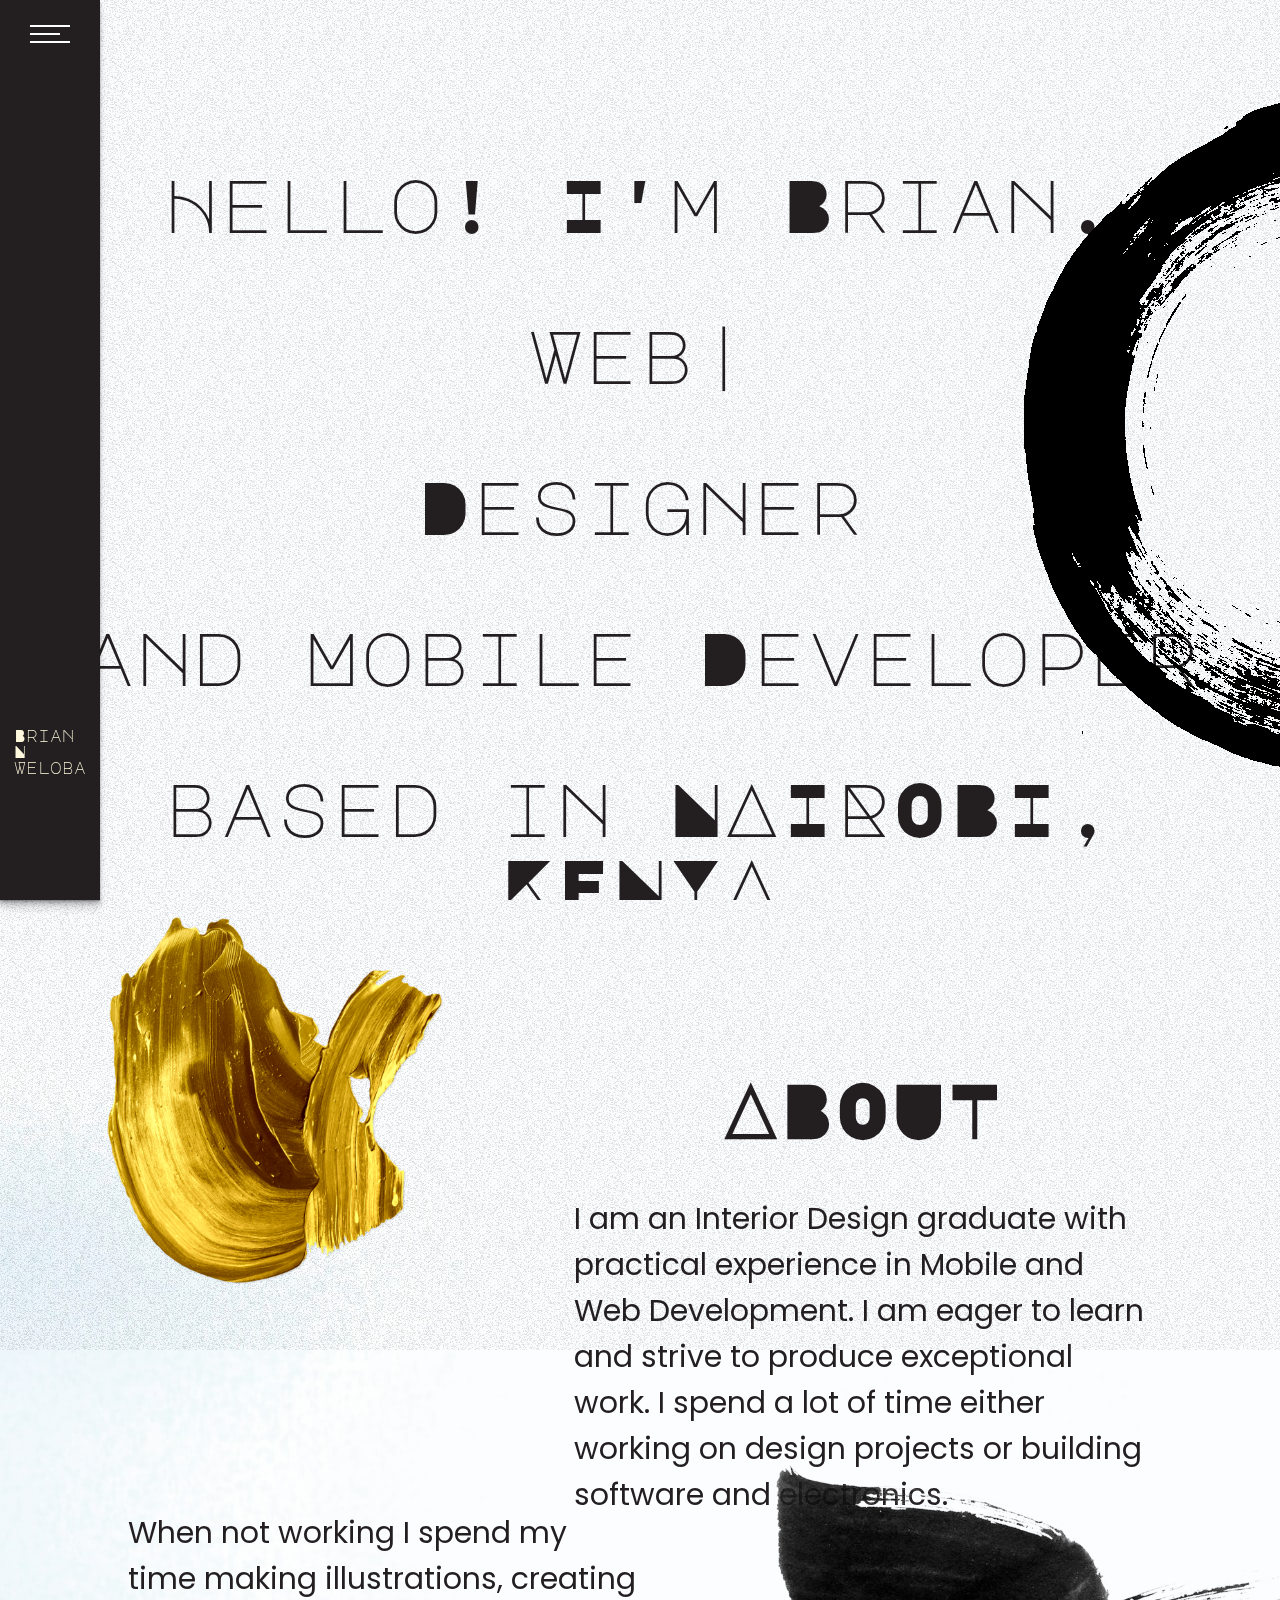
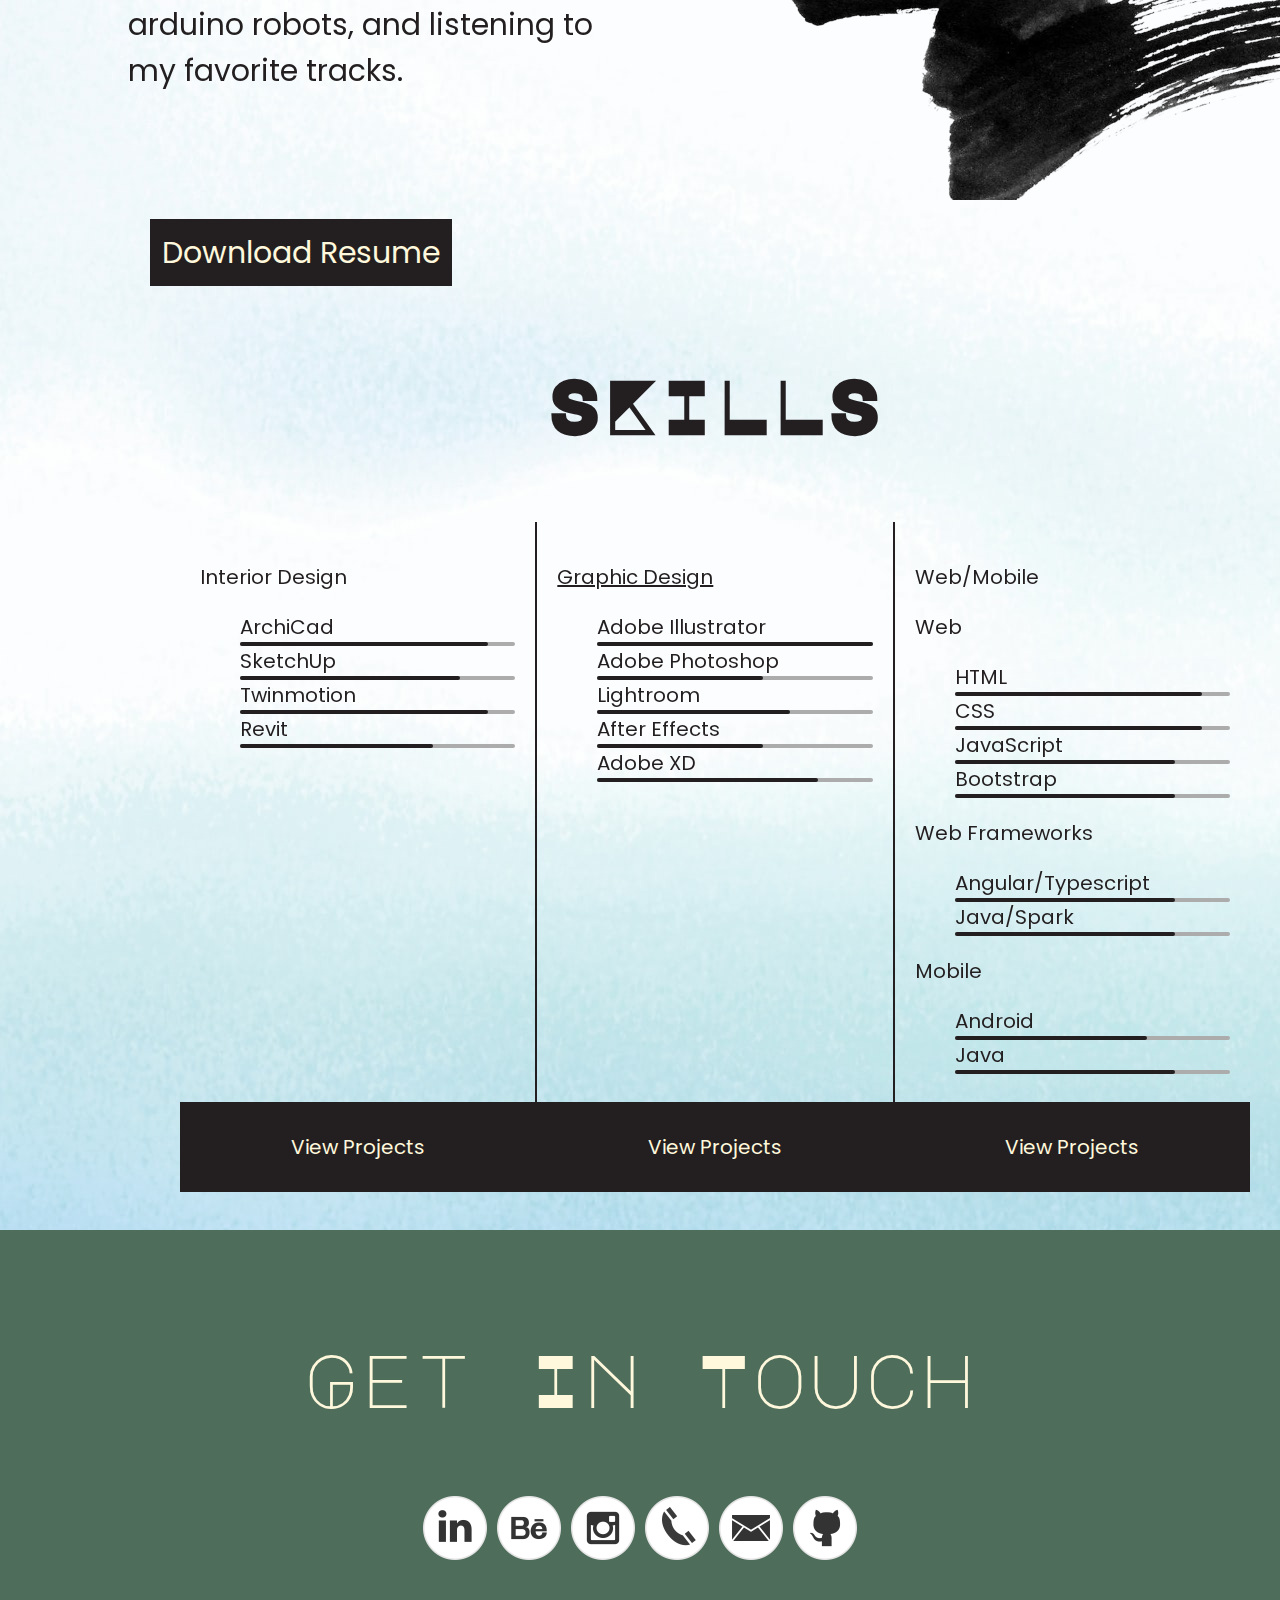
==== commit b17af84c: "add resume" ====
--- a/index.html
+++ b/index.html
@@ -34,9 +34,14 @@
                 <a id="item2" class="items" href="#about" onclick="closeNav()">About</a>
                 <a id="item3" class="items" href="#skills" onclick="closeNav()">Skills</a>
                 <a id="item4" class="items" href="#" onclick="closeNav()">Projects</a>
-                <a id="item5" class="items" href="#contacts" onclick="closeNav()">Contacts</a>
-            </div>
-        </div>
+                <a>Interior</a>
+                <a>Graphic</a>
+                <a>Web Dev</a>
+                <a id="item5" class="items" href="#contacts" onclick="closeNav()">Contact</a>
+            </div>
+        </div>
+        <div class="name-menu" id="nm1">Brian N Weloba</div>
+        <div class="name-menu" id="nm2">Brian<br> N<br> Weloba</div>
     </div>
 
     <div id="fullpage">
@@ -65,7 +70,7 @@
                 </p>
             </div>
             <div class="about-secondary-text">
-                <p class="aboutText">When not working I spend my time making illustrations, creating aruino robots, and listening to my favorite tracks.</p>
+                <p class="aboutText">When not working I spend my time making illustrations, creating arduino robots, and listening to my favorite tracks.</p>
             </div>
             <div class="goldStroke2">
                 <img src="img/black_stroke.png" height="400">
@@ -73,6 +78,7 @@
         </div>
         <div class="skills section" id="skills">
             <div class="raised">
+                <a href="/res/Brian_Weloba_-_Interior_Designer_Final.pdf" class="resume" download="">Download Resume</a>
                 <div class="skillsText">
                     <h1 class="landingText">SKILLS</h1>
                     <div class="skills-categories">
@@ -196,7 +202,7 @@
             </div>
         </div>
         <footer class="contacts" id="contacts">
-            <p class="landingText">Get In Touch</p>
+            <p class="landingText" style="color: #fff8dc;">Get In Touch</p>
             <div class="links">
                 <a target="_blank" rel="noopener noreferrer" href="https://www.linkedin.com/in/brian-weloba-a02000187" class="linkedin link-icon">
                 </a>
@@ -207,9 +213,9 @@
                 <a href="mailto:bweloba@gmail.com" class="mail link-icon "></a>
                 <a target="_blank" rel="noopener noreferrer" href="https://github.com/Brian-Weloba " class="github link-icon "></a>
             </div>
-            <div class="goldStroke3 ">
+            <!-- <div class="goldStroke3 ">
                 <img src="/img/gold_ink.png " height="700 ">
-            </div>
+            </div> -->
         </footer>
     </div>
 </body>--- a/css/styles.css
+++ b/css/styles.css
@@ -1,874 +1,948 @@
-    body {
-        -webkit-box-sizing: border-box;
-        box-sizing: border-box;
-        margin: 0%;
-    }
-    
-    @import url('https://fonts.googleapis.com/css2?family=Yeseva+One&display=swap');
-    .container {
-        height: 100vh;
-        border: 3px;
-        -webkit-box-sizing: border-box;
-        box-sizing: border-box;
-    }
-    
+/*
+* Prefixed by https://autoprefixer.github.io
+* PostCSS: v7.0.29,
+* Autoprefixer: v9.7.6
+* Browsers: last 4 version
+*/
+
+body {
+    -webkit-box-sizing: border-box;
+    box-sizing: border-box;
+    margin: 0%;
+}
+
+@import url('https://fonts.googleapis.com/css2?family=Yeseva+One&display=swap');
+.container {
+    height: 100vh;
+    border: 3px;
+    -webkit-box-sizing: border-box;
+    box-sizing: border-box;
+}
+
+.sidenav {
+    display: -webkit-box;
+    display: -ms-flexbox;
+    display: flex;
+    width: 0;
+    /* 0 width - change this with JavaScript */
+    position: relative;
+    /* Stay on top */
+    top: 0;
+    /* Stay at the top */
+    left: 0;
+    /* background-color: #4f6d5b; */
+    background-color: #231f20;
+    /* Black*/
+    overflow-x: hidden;
+    /* Disable horizontal scroll */
+    padding-top: 60px;
+    /* Place content 60px from the top */
+    -webkit-transition: 0.3s;
+    -o-transition: 0.3s;
+    transition: 0.3s;
+    /* 0.5 second transition effect to slide in the sidenav */
+}
+
+.menuCont {
+    display: -webkit-box;
+    display: -ms-flexbox;
+    display: flex;
+    -webkit-box-orient: horizontal;
+    -webkit-box-direction: normal;
+    -ms-flex-direction: row;
+    flex-direction: row;
+    position: fixed;
+    height: 100vh;
+    z-index: 1;
+}
+
+.page {
+    display: -webkit-box;
+    display: -ms-flexbox;
+    display: flex;
+}
+
+.landing {
+    /* margin-right: -100px; */
+    /* position: absolute; */
+    /* background-color: #fff8dc; */
+    /* width: 100vw; */
+    height: 100vh;
+    overflow: hidden;
+}
+
+.landingText {
+    width: 100%;
+    margin-top: 10vh;
+    text-align: center;
+    /* font-family: 'Montserrat', sans-serif; */
+    font-family: 'Major Mono Display', monospace;
+    color: #231f20;
+    font-size: 75px;
+    overflow: hidden;
+}
+
+
+/*fixed side menu*/
+
+.sideBar {
+    height: 100%;
+    width: 100px;
+    /* Stay on top */
+    top: 0;
+    /* Stay at the top */
+    left: 0;
+    -webkit-box-sizing: border-box;
+    box-sizing: border-box;
+    margin: 0;
+    padding: 0;
+    background-color: #231f20;
+    -webkit-box-shadow: 0 1px 1px rgb(0 0 0 / 15%), 0 2px 2px rgb(0 0 0 / 15%), 0 4px 4px rgb(0 0 0 / 15%), 0 8px 8px rgb(0 0 0 / 15%);
+    box-shadow: 0 1px 1px rgb(0 0 0 / 15%), 0 2px 2px rgb(0 0 0 / 15%), 0 4px 4px rgb(0 0 0 / 15%), 0 8px 8px rgb(0 0 0 / 15%);
+}
+
+
+/* The navigation menu links */
+
+.sidenav a {
+    padding: 20px 8px 20px 0px;
+    opacity: 0;
+    text-decoration: none;
+    font-size: 25px;
+    color: #fff8dc;
+    opacity: 0.2;
+    display: block;
+    -webkit-transition-timing-function: cubic-bezier(0.175, 0.885, 0.32, 1.275);
+    -o-transition-timing-function: cubic-bezier(0.175, 0.885, 0.32, 1.275);
+    transition-timing-function: cubic-bezier(0.175, 0.885, 0.32, 1.275);
+    -webkit-transition: 0.3s;
+    -o-transition: 0.3s;
+    transition: 0.3s;
+    font-family: 'Major Mono Display', monospace;
+}
+
+.navList {
+    margin: 0;
+    position: absolute;
+    top: 50%;
+    -webkit-transform: translateY(-50%);
+    -ms-transform: translateY(-50%);
+    transform: translateY(-50%);
+}
+
+.sidenavCont {
+    display: -webkit-box;
+    display: -ms-flexbox;
+    display: flex;
+    -webkit-box-orient: horizontal;
+    -webkit-box-direction: normal;
+    -ms-flex-direction: row;
+    flex-direction: row;
+}
+
+.sidenavDiv {
+    opacity: 0.2;
+    border-left: 2px solid #fff8dc;
+    height: 0;
+    margin: 0;
+    position: absolute;
+    top: 50%;
+    -webkit-transform: translateY(-50%);
+    -ms-transform: translateY(-50%);
+    transform: translateY(-50%);
+    -webkit-transition-delay: 0.5s;
+    -o-transition-delay: 0.5s;
+    transition-delay: 0.5s;
+    -webkit-transition: 0.5s;
+    -o-transition: 0.5s;
+    transition: 0.5s;
+}
+
+
+/* When you mouse over the navigation links, change their color */
+
+.sidenav a:hover {
+    margin-left: 5px;
+}
+
+
+/* Position and style the close button (top right corner) */
+
+.sidenav .closebtn {
+    position: absolute;
+    top: 0;
+    right: 25px;
+    font-size: 36px;
+    margin-left: 50px;
+}
+
+.name-menu {
+    position: absolute;
+    left: 50%;
+    -webkit-transform: translate(-50%, -50%);
+    -ms-transform: translate(-50%, -50%);
+    transform: translate(-50%, -50%);
+    bottom: 100px;
+    font-family: 'Major Mono Display', monospace;
+    color: #fff8dc;
+    -webkit-transition: linear 0.5s;
+    -o-transition: linear 0.5s;
+    transition: linear 0.5s;
+}
+
+#nm1 {
+    opacity: 0;
+}
+
+#nm2 {
+    opacity: 1;
+}
+
+
+/* Style page content - use this if you want to push the page content to the right when you open the side navigation */
+
+#main {
+    -webkit-transition: margin-left .5s;
+    -o-transition: margin-left .5s;
+    transition: margin-left .5s;
+    padding: 20px;
+}
+
+
+/* On smaller screens, where height is less than 450px, change the style of the sidenav (less padding and a smaller font size) */
+
+@media screen and (max-height: 450px) {
     .sidenav {
-        display: -webkit-box;
-        display: -ms-flexbox;
-        display: flex;
-        width: 0;
-        /* 0 width - change this with JavaScript */
-        position: relative;
-        /* Stay on top */
-        top: 0;
-        /* Stay at the top */
-        left: 0;
-        /* background-color: #4f6d5b; */
-        background-color: #231f20;
-        /* Black*/
-        overflow-x: hidden;
-        /* Disable horizontal scroll */
-        padding-top: 60px;
-        /* Place content 60px from the top */
-        -webkit-transition: 0.3s;
-        -o-transition: 0.3s;
-        transition: 0.3s;
-        /* 0.5 second transition effect to slide in the sidenav */
-    }
-    
-    .menuCont {
-        display: -webkit-box;
-        display: -ms-flexbox;
-        display: flex;
-        -webkit-box-orient: horizontal;
-        -webkit-box-direction: normal;
-        -ms-flex-direction: row;
-        flex-direction: row;
-        position: fixed;
-        height: 100vh;
-        z-index: 1;
-    }
-    
-    .page {
-        display: -webkit-box;
-        display: -ms-flexbox;
-        display: flex;
-    }
-    
-    .landing {
-        /* margin-right: -100px; */
-        /* position: absolute; */
-        /* background-color: #fff8dc; */
-        /* width: 100vw; */
-        height: 100vh;
-        overflow: hidden;
-    }
-    
-    .landingText {
-        width: 100%;
-        margin-top: 10vh;
-        text-align: center;
-        /* font-family: 'Montserrat', sans-serif; */
-        font-family: 'Major Mono Display', monospace;
-        color: #231f20;
-        font-size: 75px;
-        overflow: hidden;
-    }
-    /*fixed side menu*/
-    
-    .sideBar {
-        height: 100%;
-        width: 100px;
-        /* Stay on top */
-        top: 0;
-        /* Stay at the top */
-        left: 0;
-        -webkit-box-sizing: border-box;
-        box-sizing: border-box;
-        margin: 0;
-        padding: 0;
-        background-color: #231f20;
-        -webkit-box-shadow: 0 1px 1px rgb(0 0 0 / 15%), 0 2px 2px rgb(0 0 0 / 15%), 0 4px 4px rgb(0 0 0 / 15%), 0 8px 8px rgb(0 0 0 / 15%);
-        box-shadow: 0 1px 1px rgb(0 0 0 / 15%), 0 2px 2px rgb(0 0 0 / 15%), 0 4px 4px rgb(0 0 0 / 15%), 0 8px 8px rgb(0 0 0 / 15%);
-    }
-    /* The navigation menu links */
-    
+        padding-top: 15px;
+    }
     .sidenav a {
-        padding: 20px 8px 20px 0px;
-        opacity: 0;
-        text-decoration: none;
-        font-size: 25px;
-        color: white;
-        opacity: 0.2;
-        display: block;
-        -webkit-transition-timing-function: cubic-bezier(0.175, 0.885, 0.32, 1.275);
-        -o-transition-timing-function: cubic-bezier(0.175, 0.885, 0.32, 1.275);
-        transition-timing-function: cubic-bezier(0.175, 0.885, 0.32, 1.275);
-        -webkit-transition: 0.3s;
-        -o-transition: 0.3s;
-        transition: 0.3s;
-        font-family: 'Major Mono Display', monospace;
-    }
-    
-    .navList {
-        margin: 0;
-        position: absolute;
-        top: 50%;
-        -webkit-transform: translateY(-50%);
-        -ms-transform: translateY(-50%);
-        transform: translateY(-50%);
-    }
-    
-    .sidenavCont {
-        display: -webkit-box;
-        display: -ms-flexbox;
-        display: flex;
-        -webkit-box-orient: horizontal;
-        -webkit-box-direction: normal;
-        -ms-flex-direction: row;
-        flex-direction: row;
-    }
-    
-    .sidenavDiv {
-        opacity: 0.2;
-        border-left: 2px solid white;
-        height: 0;
-        margin: 0;
-        position: absolute;
-        top: 50%;
-        -webkit-transform: translateY(-50%);
-        -ms-transform: translateY(-50%);
-        transform: translateY(-50%);
-        -webkit-transition-delay: 0.5s;
-        -o-transition-delay: 0.5s;
-        transition-delay: 0.5s;
-        -webkit-transition: 0.5s;
-        -o-transition: 0.5s;
-        transition: 0.5s;
-    }
-    /* When you mouse over the navigation links, change their color */
-    
-    .sidenav a:hover {
-        margin-left: 5px;
-    }
-    /* Position and style the close button (top right corner) */
-    
-    .sidenav .closebtn {
-        position: absolute;
-        top: 0;
-        right: 25px;
-        font-size: 36px;
-        margin-left: 50px;
-    }
-    /* Style page content - use this if you want to push the page content to the right when you open the side navigation */
-    
-    #main {
-        -webkit-transition: margin-left .5s;
-        -o-transition: margin-left .5s;
-        transition: margin-left .5s;
-        padding: 20px;
-    }
-    /* On smaller screens, where height is less than 450px, change the style of the sidenav (less padding and a smaller font size) */
-    
-    @media screen and (max-height: 450px) {
-        .sidenav {
-            padding-top: 15px;
-        }
-        .sidenav a {
-            font-size: 18px;
-        }
-    }
-    
-    .menuHamburger {
-        cursor: pointer;
-        width: 40px;
-        height: 60px;
-        padding-top: 25px;
-        margin-left: auto;
-        margin-right: auto;
-    }
-    
-    .hamburgerLine {
-        border-top: 2.5px solid white;
-        width: 100%;
-    }
-    
-    #ham1,
-    #ham2 {
-        margin-bottom: 6px;
-    }
-    
-    #ham2 {
-        width: 30px;
-        margin-left: 0%;
-        -webkit-transition: 0.5s;
-        -o-transition: 0.5s;
-        transition: 0.5s;
-    }
-    
-    #item1 {
-        -webkit-transition-delay: 0.1s;
-        -o-transition-delay: 0.1s;
-        transition-delay: 0.1s;
-    }
-    
-    #item2 {
-        -webkit-transition-delay: 0.2s;
-        -o-transition-delay: 0.2s;
-        transition-delay: 0.2s;
-    }
-    
-    #item3 {
-        -webkit-transition-delay: 0.3s;
-        -o-transition-delay: 0.3s;
-        transition-delay: 0.3s;
-    }
-    
-    #item4 {
-        -webkit-transition-delay: 0.4s;
-        -o-transition-delay: 0.4s;
-        transition-delay: 0.4s;
-    }
-    
-    #item5 {
-        -webkit-transition-delay: 0.5s;
-        -o-transition-delay: 0.5s;
-        transition-delay: 0.5s;
-    }
-    
-    @-webkit-keyframes changetext {
-        0% {
-            content: "Web|";
-        }
-        2.7% {
-            content: "We|";
-        }
-        5.6% {
-            content: "W|";
-        }
-        8.3% {
-            content: "|"
-        }
-        10.1% {
-            content: "I|";
-        }
-        11.9% {
-            content: "In|";
-        }
-        13.7% {
-            content: "Int|";
-        }
-        15.4% {
-            content: "Inte|";
-        }
-        17.2% {
-            content: "Inter|";
-        }
-        19% {
-            content: "Interi|";
-        }
-        21.8% {
-            content: "Interio|";
-        }
-        24.6% {
-            content: "Interior|";
-        }
-        33.3% {
-            content: "Interio|";
-        }
-        36.1% {
-            content: "Interi|";
-        }
-        38.9% {
-            content: "Inter|";
-        }
-        41.7% {
-            content: "Inte|";
-        }
-        44.4% {
-            content: "Int|";
-        }
-        47.2% {
-            content: "In|";
-        }
-        50% {
-            content: "I|";
-        }
-        52.8% {
-            content: "|";
-        }
-        54.5% {
-            content: "G|";
-        }
-        56.3% {
-            content: "Gr|";
-        }
-        58.1% {
-            content: "Gra|";
-        }
-        59.9% {
-            content: "Grap|";
-        }
-        61.7% {
-            content: "Graph|";
-        }
-        63.4% {
-            content: "Graphi|";
-        }
-        65.2% {
-            content: "Graphic|";
-        }
-        75% {
-            content: "Graphi|";
-        }
-        77.8% {
-            content: "Graph|";
-        }
-        80.6% {
-            content: "Grap|";
-        }
-        83.3% {
-            content: "Gra|";
-        }
-        86.1% {
-            content: "Gr|";
-        }
-        88.9% {
-            content: "G|";
-        }
-        91.7% {
-            content: "|";
-        }
-        92.4% {
-            content: "W|";
-        }
-        93.2% {
-            content: "We|";
-        }
-        96% {
-            content: "Web|";
-        }
-    }
-    
-    @keyframes changetext {
-        0% {
-            content: "Web|";
-        }
-        2.7% {
-            content: "We|";
-        }
-        5.6% {
-            content: "W|";
-        }
-        8.3% {
-            content: "|"
-        }
-        10.1% {
-            content: "I|";
-        }
-        11.9% {
-            content: "In|";
-        }
-        13.7% {
-            content: "Int|";
-        }
-        15.4% {
-            content: "Inte|";
-        }
-        17.2% {
-            content: "Inter|";
-        }
-        19% {
-            content: "Interi|";
-        }
-        21.8% {
-            content: "Interio|";
-        }
-        24.6% {
-            content: "Interior|";
-        }
-        33.3% {
-            content: "Interio|";
-        }
-        36.1% {
-            content: "Interi|";
-        }
-        38.9% {
-            content: "Inter|";
-        }
-        41.7% {
-            content: "Inte|";
-        }
-        44.4% {
-            content: "Int|";
-        }
-        47.2% {
-            content: "In|";
-        }
-        50% {
-            content: "I|";
-        }
-        52.8% {
-            content: "|";
-        }
-        54.5% {
-            content: "G|";
-        }
-        56.3% {
-            content: "Gr|";
-        }
-        58.1% {
-            content: "Gra|";
-        }
-        59.9% {
-            content: "Grap|";
-        }
-        61.7% {
-            content: "Graph|";
-        }
-        63.4% {
-            content: "Graphi|";
-        }
-        65.2% {
-            content: "Graphic|";
-        }
-        75% {
-            content: "Graphi|";
-        }
-        77.8% {
-            content: "Graph|";
-        }
-        80.6% {
-            content: "Grap|";
-        }
-        83.3% {
-            content: "Gra|";
-        }
-        86.1% {
-            content: "Gr|";
-        }
-        88.9% {
-            content: "G|";
-        }
-        91.7% {
-            content: "|";
-        }
-        92.4% {
-            content: "W|";
-        }
-        93.2% {
-            content: "We|";
-        }
-        96% {
-            content: "Web|";
-        }
-    }
-    
-    .designer::before {
+        font-size: 18px;
+    }
+}
+
+.menuHamburger {
+    cursor: pointer;
+    width: 40px;
+    height: 60px;
+    padding-top: 25px;
+    margin-left: auto;
+    margin-right: auto;
+}
+
+.hamburgerLine {
+    border-top: 2.5px solid white;
+    width: 100%;
+}
+
+#ham1,
+#ham2 {
+    margin-bottom: 6px;
+}
+
+#ham2 {
+    width: 30px;
+    margin-left: 0%;
+    -webkit-transition: 0.5s;
+    -o-transition: 0.5s;
+    transition: 0.5s;
+}
+
+#item1 {
+    -webkit-transition-delay: 0.1s;
+    -o-transition-delay: 0.1s;
+    transition-delay: 0.1s;
+}
+
+#item2 {
+    -webkit-transition-delay: 0.2s;
+    -o-transition-delay: 0.2s;
+    transition-delay: 0.2s;
+}
+
+#item3 {
+    -webkit-transition-delay: 0.3s;
+    -o-transition-delay: 0.3s;
+    transition-delay: 0.3s;
+}
+
+#item4 {
+    -webkit-transition-delay: 0.4s;
+    -o-transition-delay: 0.4s;
+    transition-delay: 0.4s;
+}
+
+#item5 {
+    -webkit-transition-delay: 0.5s;
+    -o-transition-delay: 0.5s;
+    transition-delay: 0.5s;
+}
+
+@-webkit-keyframes changetext {
+    0% {
         content: "Web|";
-        -webkit-animation: changetext 5s linear infinite forwards;
-        animation: changetext 5s linear infinite forwards;
-        -webkit-animation-play-state: running;
-        animation-play-state: running;
-    }
-    
-    .roughCircle {
-        height: -webkit-fit-content;
-        height: -moz-fit-content;
-        height: fit-content;
-        width: -webkit-fit-content;
-        width: -moz-fit-content;
-        width: fit-content;
-        z-index: 10;
-        position: relative;
-        top: -100vh;
-        left: 80vw;
-        overflow: hidden;
-        -webkit-animation: spin 20s linear infinite;
-        animation: spin 20s linear infinite;
-    }
-    
-    @-webkit-keyframes spin {
-        100% {
-            -webkit-transform: rotate(360deg);
-        }
-    }
-    
-    @keyframes spin {
-        100% {
-            -webkit-transform: rotate(360deg);
-            transform: rotate(360deg);
-        }
-    }
-    
-    #about {
-        /* background-color: #fff8dc; */
-        position: relative;
-        width: 100vw;
-        height: 100vh;
-        overflow: hidden;
-    }
-    
-    .section {
-        scroll-snap-align: start;
-    }
-    
-    .goldStroke1 {
-        margin-left: 100px;
-    }
-    
-    .goldStroke2 {
-        position: absolute;
-        top: 60vh;
-        left: 60vw;
-        overflow: visible;
-        z-index: 200;
-    }
-    
-    .goldStroke3 {
-        margin: auto;
-        /* width: 100vw; */
-        /* transform: rotate(25deg); */
-        display: block;
-        margin: auto;
-        margin-left: 20vw;
-        margin-top: 10vh;
-    }
-    /* .goldStroke1:hover,
-.goldStroke2:hover,
-.goldStroke3.hover{
-
-} */
-    
-    .about {
-        display: -webkit-box;
-        display: -ms-flexbox;
-        display: flex;
-    }
-    
-    .aboutText {
-        font-family: 'Poppins', sans-serif;
-        color: #231f20;
-        font-size: 30px;
-    }
-    
-    .about-text {
-        position: relative;
-        margin-top: 5em;
-        padding-right: 10vw;
-        padding-left: 10vw;
-    }
-    
-    .about-secondary-text {
-        width: 40vw;
-        top: 500px;
-        position: absolute;
-        margin-top: 5em;
-        padding-right: 10vw;
-        padding-left: 10vw;
-    }
-    
-    .skills {
-        padding-top: 30px;
-        /* margin-right: 100px; */
-        height: 100vh;
-        width: 100vw;
-        /* background-color: #fff8dc; */
-    }
-    
-    .skillsText {
-        margin-left: 150px;
-    }
-    
-    .skills-categories {
-        padding: 30px;
-        display: -webkit-box;
-        display: -ms-flexbox;
-        display: flex;
-    }
-    
-    .interior,
-    .graphic,
-    .web-mobile {
-        width: 30vw;
-        height: 70vh;
-        padding: 20px;
-        font-family: 'Poppins', sans-serif;
-        color: #231f20;
-        font-size: 20px;
-        position: relative;
-        -webkit-transition: ease-in .1s;
-        -o-transition: ease-in .1s;
-        transition: ease-in .1s;
-    }
-    
-    .interior {
-        border-right: 2px solid #231f20;
-        /* background-color: aqua; */
-    }
-    
-    .graphic {
-        border-right: 2px solid #231f20;
-        /* background-color: chocolate; */
-    }
-    
-    .graphic:hover,
-    .interior:hover,
-    .web-mobile:hover {
-        width: 35vw;
-        height: 75vh;
-        border: 4px solid #231f20;
-    }
-    
-    .graphic:hover~.interior {
-        border-right: 0px;
-    }
-    
-    .web-mobile:hover~.graphic {
-        border-right: 0px;
-    }
-    
-    li {
-        list-style-type: none;
-    }
-    
-    .progress {
-        width: 100%;
-        height: 4px;
-        border-radius: 2px;
-        background-color: #acacac;
-    }
-    
-    .progress-archiCad {
-        width: 80%;
-        background-color: #231f20;
-        height: 4px;
-        border-radius: 2px;
-    }
-    
-    .progress-60 {
-        width: 60%;
-        background-color: #231f20;
-        height: 4px;
-        border-radius: 2px;
-    }
-    
-    .progress-70 {
-        width: 70%;
-        background-color: #231f20;
-        height: 4px;
-        border-radius: 2px;
-    }
-    
-    .progress-80 {
-        width: 80%;
-        background-color: #231f20;
-        height: 4px;
-        border-radius: 2px;
-    }
-    
-    .progress-90 {
-        width: 90%;
-        background-color: #231f20;
-        height: 4px;
-        border-radius: 2px;
-    }
-    
-    .progress-100 {
-        width: 100%;
-        background-color: #231f20;
-        height: 4px;
-        border-radius: 2px;
-    }
-    
-    .title {
-        text-decoration: underline;
-    }
-    
-    .goTo {
-        -webkit-box-sizing: border-box;
-        box-sizing: border-box;
-        padding-top: 10px;
-        padding-bottom: 10px;
-        width: 100%;
-        /* border: 2px solid #fff8dc; */
-        position: absolute;
-        bottom: 0;
-        left: 0;
-        background-color: #231f20;
-        cursor: pointer;
-        color: #fff8dc;
-    }
-    
-    .goTo:hover {
-        color: #231f20;
-        border: 2px solid #231f20;
-        background-color: #fff8dc;
-        z-index: 5;
-    }
-    
-    .viewProj {
-        text-align: center;
-    }
-    
-    #fullpage {
-        -ms-scroll-snap-type: y mandatory;
-        scroll-snap-type: y mandatory;
-        overflow-y: scroll;
-        overflow: hidden;
-        position: absolute;
-        top: 0;
-        /* background-color: #fff8dc; */
-        background-image: url("/img/siegmund-photography-zS0dhp8g2BE-unsplash.jpg");
-        z-index: -2;
-    }
-    
-    #fullpage::after {
-        content: "";
-        position: fixed;
-        width: 200vw;
-        height: 200vh;
-        overflow: hidden;
-        left: -50%;
-        top: -50%;
-        background-image: url([data-uri]);
-        -webkit-animation: grain 1.5s steps(6) infinite;
-        animation: grain 1.5s steps(6) infinite;
-        z-index: -1;
-    }
-    
-    .contacts {
-        height: 50vh;
-        width: 100vw;
-        display: block;
-    }
-    
-    @-webkit-keyframes grain {
-        0%,
-        100% {
-            -webkit-transform: translate(0, 0);
-            transform: translate(0, 0);
-        }
-        10% {
-            -webkit-transform: translate(-5%, -10%);
-            transform: translate(-5%, -10%);
-        }
-        30% {
-            -webkit-transform: translate(3%, -15%);
-            transform: translate(3%, -15%);
-        }
-        50% {
-            -webkit-transform: translate(12%, 9%);
-            transform: translate(12%, 9%);
-        }
-        70% {
-            -webkit-transform: translate(9%, 4%);
-            transform: translate(9%, 4%);
-        }
-        90% {
-            -webkit-transform: translate(-1%, 7%);
-            transform: translate(-1%, 7%);
-        }
-    }
-    
-    @keyframes grain {
-        0%,
-        100% {
-            -webkit-transform: translate(0, 0);
-            transform: translate(0, 0);
-        }
-        10% {
-            -webkit-transform: translate(-5%, -10%);
-            transform: translate(-5%, -10%);
-        }
-        30% {
-            -webkit-transform: translate(3%, -15%);
-            transform: translate(3%, -15%);
-        }
-        50% {
-            -webkit-transform: translate(12%, 9%);
-            transform: translate(12%, 9%);
-        }
-        70% {
-            -webkit-transform: translate(9%, 4%);
-            transform: translate(9%, 4%);
-        }
-        90% {
-            -webkit-transform: translate(-1%, 7%);
-            transform: translate(-1%, 7%);
-        }
-    }
-    
-    .raised {
-        z-index: 200;
-    }
-    
-    .gold-paint {
-        height: 400;
-    }
-    
-    .links {
-        display: flex;
-        align-items: center;
-        justify-content: center;
-    }
-    
-    .link-icon {
-        margin: 5px;
-        width: 64px;
-        height: 64px;
-        background-size: contain;
-        transition: cubic-bezier(0.075, 0.82, 0.165, 1) .2s;
-    }
-    
-    .link-icon:hover {
-        transform: scale(1.2);
-    }
-    
-    .linkedin {
-        background-image: url("/img/social/linkedinwhite.png");
-    }
-    
-    .linkedin:hover {
-        background-image: url("/img/social/linkedinblack.png");
-    }
-    
-    .behance {
-        background-image: url("/img/social/behancewhite.png");
-    }
-    
-    .behance:hover {
-        background-image: url("/img/social/behanceblack.png");
-    }
-    
-    .instagram {
-        background-image: url("/img/social/instawhite.png");
-    }
-    
-    .instagram:hover {
-        background-image: url("/img/social/instablack.png");
-    }
-    
-    .phone {
-        background-image: url("/img/social/callwhite.png");
-    }
-    
-    .phone:hover {
-        background-image: url("/img/social/callblack.png");
-    }
-    
-    .mail {
-        background-image: url("/img/social/mailwhite.png");
-    }
-    
-    .mail:hover {
-        background-image: url("/img/social/mailblack.png");
-    }
-    
-    .github {
-        background-image: url("/img/social/gitwhite.png");
-    }
-    
-    .github:hover {
-        background-image: url("/img/social/gitblack.png");
-    }+    }
+    2.7% {
+        content: "We|";
+    }
+    5.6% {
+        content: "W|";
+    }
+    8.3% {
+        content: "|"
+    }
+    10.1% {
+        content: "I|";
+    }
+    11.9% {
+        content: "In|";
+    }
+    13.7% {
+        content: "Int|";
+    }
+    15.4% {
+        content: "Inte|";
+    }
+    17.2% {
+        content: "Inter|";
+    }
+    19% {
+        content: "Interi|";
+    }
+    21.8% {
+        content: "Interio|";
+    }
+    24.6% {
+        content: "Interior|";
+    }
+    33.3% {
+        content: "Interio|";
+    }
+    36.1% {
+        content: "Interi|";
+    }
+    38.9% {
+        content: "Inter|";
+    }
+    41.7% {
+        content: "Inte|";
+    }
+    44.4% {
+        content: "Int|";
+    }
+    47.2% {
+        content: "In|";
+    }
+    50% {
+        content: "I|";
+    }
+    52.8% {
+        content: "|";
+    }
+    54.5% {
+        content: "G|";
+    }
+    56.3% {
+        content: "Gr|";
+    }
+    58.1% {
+        content: "Gra|";
+    }
+    59.9% {
+        content: "Grap|";
+    }
+    61.7% {
+        content: "Graph|";
+    }
+    63.4% {
+        content: "Graphi|";
+    }
+    65.2% {
+        content: "Graphic|";
+    }
+    75% {
+        content: "Graphi|";
+    }
+    77.8% {
+        content: "Graph|";
+    }
+    80.6% {
+        content: "Grap|";
+    }
+    83.3% {
+        content: "Gra|";
+    }
+    86.1% {
+        content: "Gr|";
+    }
+    88.9% {
+        content: "G|";
+    }
+    91.7% {
+        content: "|";
+    }
+    92.4% {
+        content: "W|";
+    }
+    93.2% {
+        content: "We|";
+    }
+    96% {
+        content: "Web|";
+    }
+}
+
+@keyframes changetext {
+    0% {
+        content: "Web|";
+    }
+    2.7% {
+        content: "We|";
+    }
+    5.6% {
+        content: "W|";
+    }
+    8.3% {
+        content: "|"
+    }
+    10.1% {
+        content: "I|";
+    }
+    11.9% {
+        content: "In|";
+    }
+    13.7% {
+        content: "Int|";
+    }
+    15.4% {
+        content: "Inte|";
+    }
+    17.2% {
+        content: "Inter|";
+    }
+    19% {
+        content: "Interi|";
+    }
+    21.8% {
+        content: "Interio|";
+    }
+    24.6% {
+        content: "Interior|";
+    }
+    33.3% {
+        content: "Interio|";
+    }
+    36.1% {
+        content: "Interi|";
+    }
+    38.9% {
+        content: "Inter|";
+    }
+    41.7% {
+        content: "Inte|";
+    }
+    44.4% {
+        content: "Int|";
+    }
+    47.2% {
+        content: "In|";
+    }
+    50% {
+        content: "I|";
+    }
+    52.8% {
+        content: "|";
+    }
+    54.5% {
+        content: "G|";
+    }
+    56.3% {
+        content: "Gr|";
+    }
+    58.1% {
+        content: "Gra|";
+    }
+    59.9% {
+        content: "Grap|";
+    }
+    61.7% {
+        content: "Graph|";
+    }
+    63.4% {
+        content: "Graphi|";
+    }
+    65.2% {
+        content: "Graphic|";
+    }
+    75% {
+        content: "Graphi|";
+    }
+    77.8% {
+        content: "Graph|";
+    }
+    80.6% {
+        content: "Grap|";
+    }
+    83.3% {
+        content: "Gra|";
+    }
+    86.1% {
+        content: "Gr|";
+    }
+    88.9% {
+        content: "G|";
+    }
+    91.7% {
+        content: "|";
+    }
+    92.4% {
+        content: "W|";
+    }
+    93.2% {
+        content: "We|";
+    }
+    96% {
+        content: "Web|";
+    }
+}
+
+.designer::before {
+    content: "Web|";
+    -webkit-animation: changetext 5s linear infinite forwards;
+    animation: changetext 5s linear infinite forwards;
+    -webkit-animation-play-state: running;
+    animation-play-state: running;
+}
+
+.roughCircle {
+    height: -webkit-fit-content;
+    height: -moz-fit-content;
+    height: fit-content;
+    width: -webkit-fit-content;
+    width: -moz-fit-content;
+    width: fit-content;
+    z-index: 10;
+    position: relative;
+    top: -100vh;
+    left: 80vw;
+    overflow: hidden;
+    -webkit-animation: spin 20s linear infinite;
+    animation: spin 20s linear infinite;
+}
+
+@-webkit-keyframes spin {
+    100% {
+        -webkit-transform: rotate(360deg);
+    }
+}
+
+@keyframes spin {
+    100% {
+        -webkit-transform: rotate(360deg);
+        transform: rotate(360deg);
+    }
+}
+
+#about {
+    /* background-color: #fff8dc; */
+    position: relative;
+    width: 100vw;
+    height: 100vh;
+    overflow: hidden;
+}
+
+.section {
+    scroll-snap-align: start;
+}
+
+.goldStroke1 {
+    margin-left: 100px;
+}
+
+.goldStroke2 {
+    position: absolute;
+    top: 60vh;
+    left: 60vw;
+    overflow: visible;
+    z-index: 200;
+}
+
+.goldStroke3 {
+    margin: auto;
+    /* width: 100vw; */
+    /* transform: rotate(25deg); */
+    display: block;
+    margin: auto;
+    margin-left: 20vw;
+    margin-top: 10vh;
+}
+
+.about {
+    display: -webkit-box;
+    display: -ms-flexbox;
+    display: flex;
+}
+
+.aboutText {
+    font-family: 'Poppins', sans-serif;
+    color: #231f20;
+    font-size: 30px;
+}
+
+.about-text {
+    position: relative;
+    margin-top: 5em;
+    padding-right: 10vw;
+    padding-left: 10vw;
+}
+
+.about-secondary-text {
+    width: 40vw;
+    top: 500px;
+    position: absolute;
+    margin-top: 5em;
+    padding-right: 10vw;
+    padding-left: 10vw;
+}
+
+.skills {
+    padding-top: 30px;
+    /* margin-right: 100px; */
+    height: 100vh;
+    width: 100vw;
+    /* background-color: #fff8dc; */
+}
+
+.skillsText {
+    margin-left: 150px;
+}
+
+.skills-categories {
+    padding: 30px;
+    display: -webkit-box;
+    display: -ms-flexbox;
+    display: flex;
+}
+
+.interior,
+.graphic,
+.web-mobile {
+    width: 30vw;
+    height: 70vh;
+    padding: 20px;
+    font-family: 'Poppins', sans-serif;
+    color: #231f20;
+    font-size: 20px;
+    position: relative;
+    -webkit-transition: ease-in .1s;
+    -o-transition: ease-in .1s;
+    transition: ease-in .1s;
+}
+
+.interior {
+    border-right: 2px solid #231f20;
+    /* background-color: aqua; */
+}
+
+.graphic {
+    border-right: 2px solid #231f20;
+    /* background-color: chocolate; */
+}
+
+.graphic:hover,
+.interior:hover,
+.web-mobile:hover {
+    width: 31vw;
+    height: 71vh;
+    border: 4px solid #231f20;
+}
+
+.graphic:hover~.interior {
+    border-right: 0px;
+}
+
+.web-mobile:hover~.graphic {
+    border-right: 0px;
+}
+
+li {
+    list-style-type: none;
+}
+
+.progress {
+    width: 100%;
+    height: 4px;
+    border-radius: 2px;
+    background-color: #acacac;
+}
+
+.progress-archiCad {
+    width: 80%;
+    background-color: #231f20;
+    height: 4px;
+    border-radius: 2px;
+}
+
+.progress-60 {
+    width: 60%;
+    background-color: #231f20;
+    height: 4px;
+    border-radius: 2px;
+}
+
+.progress-70 {
+    width: 70%;
+    background-color: #231f20;
+    height: 4px;
+    border-radius: 2px;
+}
+
+.progress-80 {
+    width: 80%;
+    background-color: #231f20;
+    height: 4px;
+    border-radius: 2px;
+}
+
+.progress-90 {
+    width: 90%;
+    background-color: #231f20;
+    height: 4px;
+    border-radius: 2px;
+}
+
+.progress-100 {
+    width: 100%;
+    background-color: #231f20;
+    height: 4px;
+    border-radius: 2px;
+}
+
+.title {
+    text-decoration: underline;
+}
+
+.goTo {
+    -webkit-box-sizing: border-box;
+    box-sizing: border-box;
+    padding-top: 10px;
+    padding-bottom: 10px;
+    width: 100%;
+    /* border: 2px solid #fff8dc; */
+    position: absolute;
+    bottom: 0;
+    left: 0;
+    background-color: #231f20;
+    cursor: pointer;
+    color: #fff8dc;
+}
+
+.goTo:hover {
+    color: #231f20;
+    border: 2px solid #231f20;
+    background-color: #fff8dc;
+    z-index: 5;
+}
+
+.viewProj {
+    text-align: center;
+}
+
+#fullpage {
+    -ms-scroll-snap-type: y mandatory;
+    scroll-snap-type: y mandatory;
+    overflow-y: scroll;
+    overflow: hidden;
+    position: absolute;
+    top: 0;
+    /* background-color: #fff8dc; */
+    background-image: url("/img/siegmund-photography-zS0dhp8g2BE-unsplash.jpg");
+    background-position: center top;
+    z-index: -2;
+}
+
+#fullpage::after {
+    content: "";
+    position: fixed;
+    width: 200vw;
+    height: 200vh;
+    overflow: hidden;
+    left: -50%;
+    top: -50%;
+    background-image: url([data-uri]);
+    -webkit-animation: grain 1.5s steps(6) infinite;
+    animation: grain 1.5s steps(6) infinite;
+    z-index: -1;
+}
+
+.contacts {
+    padding-top: 20px;
+    height: 50vh;
+    width: 100vw;
+    display: block;
+    background-color: #4f6d5b;
+    margin-top: 100px;
+}
+
+@-webkit-keyframes grain {
+    0%,
+    100% {
+        -webkit-transform: translate(0, 0);
+        transform: translate(0, 0);
+    }
+    10% {
+        -webkit-transform: translate(-5%, -10%);
+        transform: translate(-5%, -10%);
+    }
+    30% {
+        -webkit-transform: translate(3%, -15%);
+        transform: translate(3%, -15%);
+    }
+    50% {
+        -webkit-transform: translate(12%, 9%);
+        transform: translate(12%, 9%);
+    }
+    70% {
+        -webkit-transform: translate(9%, 4%);
+        transform: translate(9%, 4%);
+    }
+    90% {
+        -webkit-transform: translate(-1%, 7%);
+        transform: translate(-1%, 7%);
+    }
+}
+
+@keyframes grain {
+    0%,
+    100% {
+        -webkit-transform: translate(0, 0);
+        transform: translate(0, 0);
+    }
+    10% {
+        -webkit-transform: translate(-5%, -10%);
+        transform: translate(-5%, -10%);
+    }
+    30% {
+        -webkit-transform: translate(3%, -15%);
+        transform: translate(3%, -15%);
+    }
+    50% {
+        -webkit-transform: translate(12%, 9%);
+        transform: translate(12%, 9%);
+    }
+    70% {
+        -webkit-transform: translate(9%, 4%);
+        transform: translate(9%, 4%);
+    }
+    90% {
+        -webkit-transform: translate(-1%, 7%);
+        transform: translate(-1%, 7%);
+    }
+}
+
+.raised {
+    z-index: 200;
+}
+
+.gold-paint {
+    height: 400;
+}
+
+.links {
+    display: -webkit-box;
+    display: -ms-flexbox;
+    display: flex;
+    -webkit-box-align: center;
+    -ms-flex-align: center;
+    align-items: center;
+    -webkit-box-pack: center;
+    -ms-flex-pack: center;
+    justify-content: center;
+}
+
+.link-icon {
+    margin: 5px;
+    width: 64px;
+    height: 64px;
+    background-size: contain;
+    -webkit-transition: cubic-bezier(0.075, 0.82, 0.165, 1) .2s;
+    -o-transition: cubic-bezier(0.075, 0.82, 0.165, 1) .2s;
+    transition: cubic-bezier(0.075, 0.82, 0.165, 1) .2s;
+}
+
+.link-icon:hover {
+    -webkit-transform: scale(1.2);
+    -ms-transform: scale(1.2);
+    transform: scale(1.2);
+}
+
+.linkedin {
+    background-image: url("/img/social/linkedinwhite.png");
+}
+
+.linkedin:hover {
+    background-image: url("/img/social/linkedinblack.png");
+}
+
+.behance {
+    background-image: url("/img/social/behancewhite.png");
+}
+
+.behance:hover {
+    background-image: url("/img/social/behanceblack.png");
+}
+
+.instagram {
+    background-image: url("/img/social/instawhite.png");
+}
+
+.instagram:hover {
+    background-image: url("/img/social/instablack.png");
+}
+
+.phone {
+    background-image: url("/img/social/callwhite.png");
+}
+
+.phone:hover {
+    background-image: url("/img/social/callblack.png");
+}
+
+.mail {
+    background-image: url("/img/social/mailwhite.png");
+}
+
+.mail:hover {
+    background-image: url("/img/social/mailblack.png");
+}
+
+.github {
+    background-image: url("/img/social/gitwhite.png");
+}
+
+.github:hover {
+    background-image: url("/img/social/gitblack.png");
+}
+
+.resume {
+    text-decoration: none;
+    width: -webkit-fit-content;
+    width: -moz-fit-content;
+    width: fit-content;
+    height: -webkit-fit-content;
+    height: -moz-fit-content;
+    height: fit-content;
+    padding: 10px;
+    border: 2px solid #231f20;
+    background-color: #231f20;
+    position: relative;
+    margin-left: 150px;
+    font-family: 'Poppins', sans-serif;
+    color: #fff8dc;
+    font-size: 30px;
+    cursor: pointer;
+}
+
+.resume:hover {
+    background-color: #fff8dc;
+    color: #231f20;
+}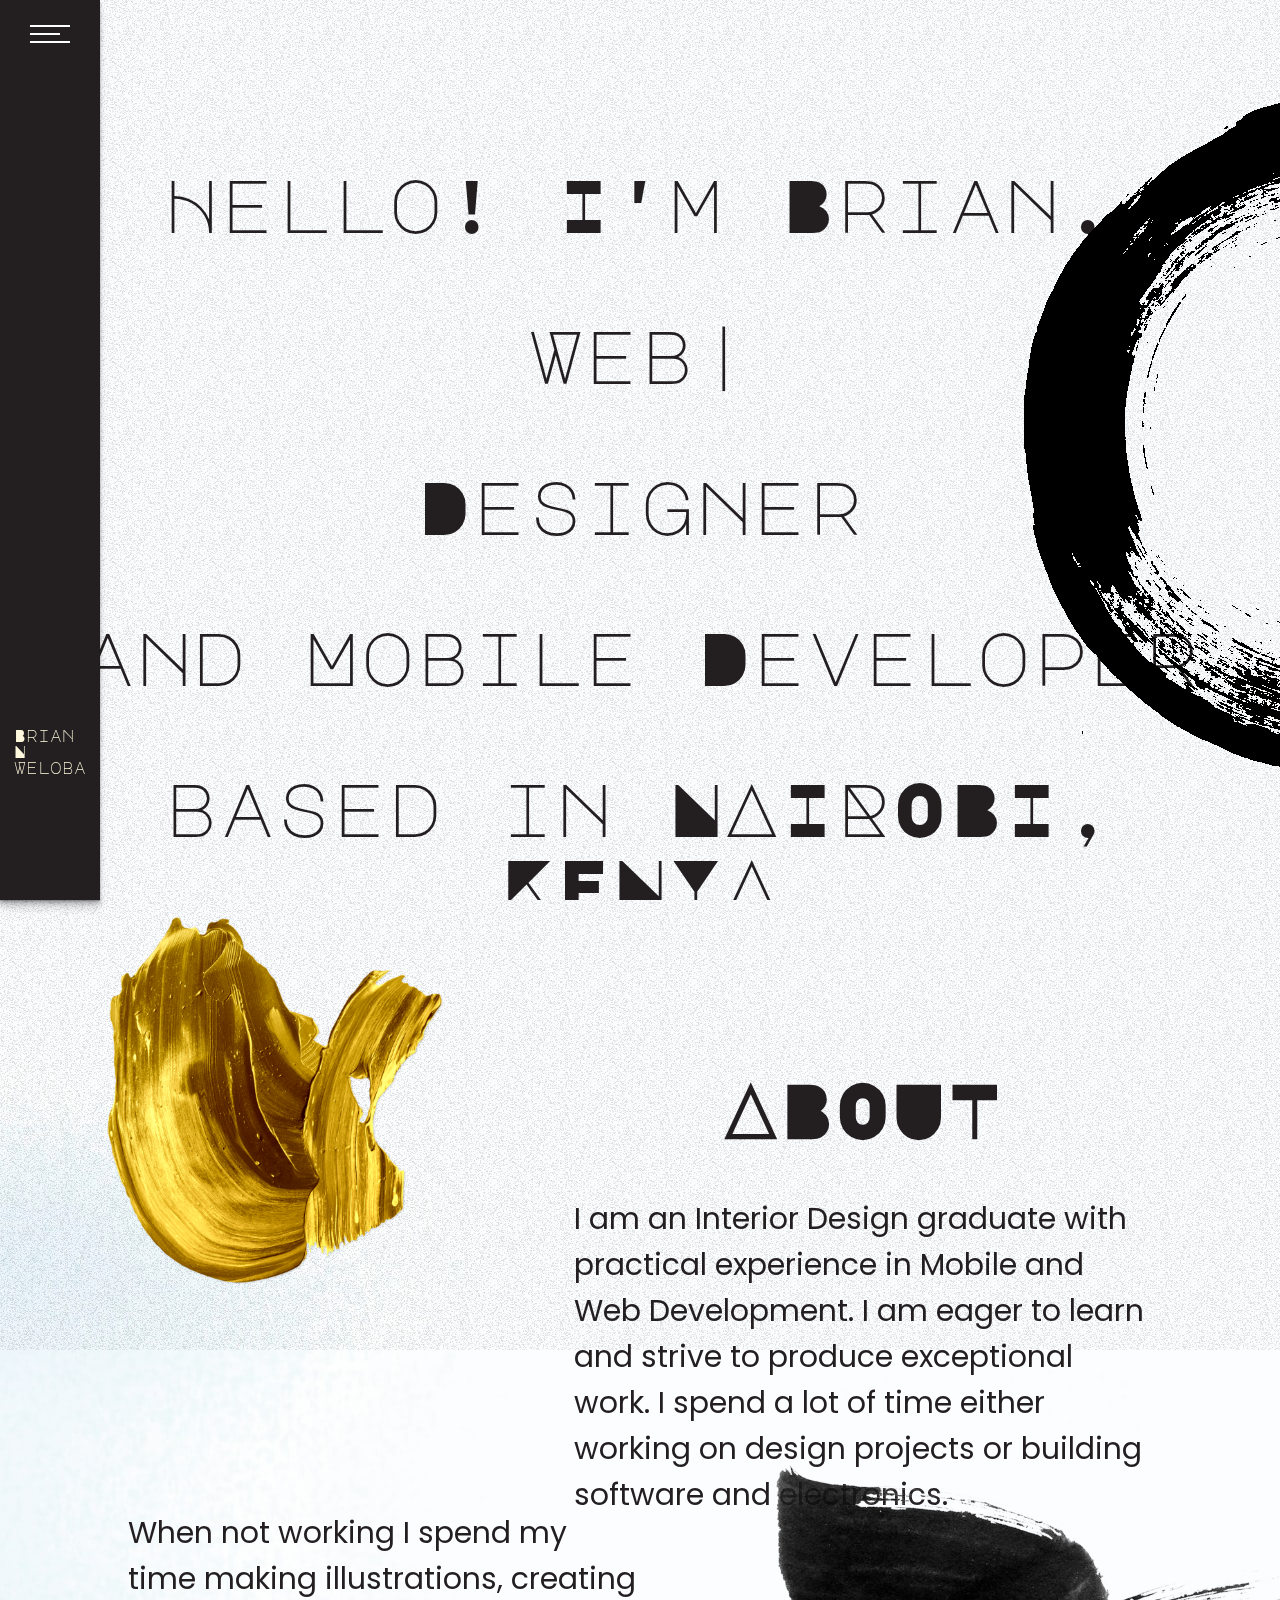
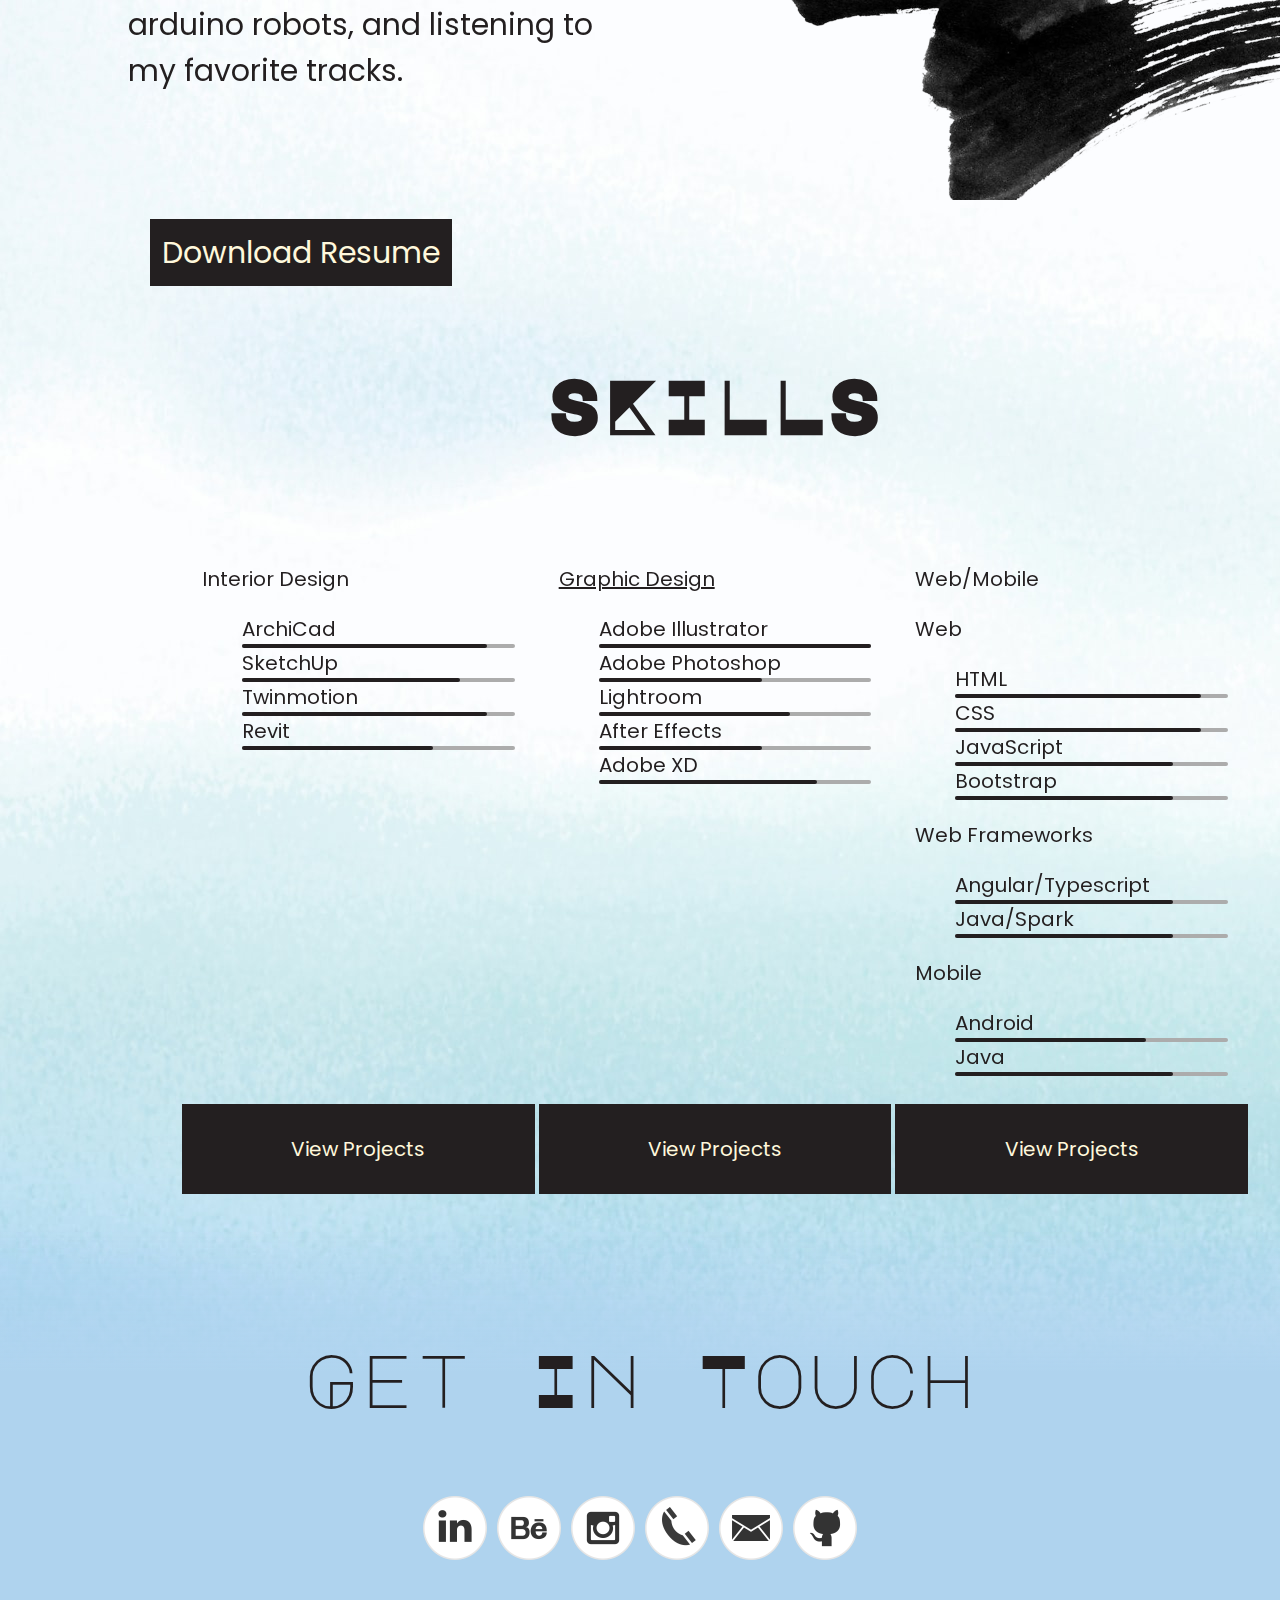
==== commit fdb729ff: "add link to pages" ====
--- a/index.html
+++ b/index.html
@@ -31,12 +31,14 @@
             </div>
             <div class="navList">
                 <a id="item1" class="items" href="#home" onclick="closeNav()">Home</a>
-                <a id="item2" class="items" href="#about" onclick="closeNav()">About</a>
-                <a id="item3" class="items" href="#skills" onclick="closeNav()">Skills</a>
-                <a id="item4" class="items" href="#" onclick="closeNav()">Projects</a>
-                <a>Interior</a>
-                <a>Graphic</a>
-                <a>Web Dev</a>
+                <a id="item2" class="items" href="#abt" onclick="closeNav()">About</a>
+                <a id="item3" class="items" href="#skls" onclick="closeNav()">Skills</a>
+                <a id="item4" class="items" style="cursor: pointer;" onclick="toggleProj()">Projects</a>
+                <div class="projects-div" id="proj">
+                    <a href="pages/interior-design.html" class="projects">Interior</a>
+                    <a href="pages/graphic-design.html" class="projects">Graphic</a>
+                    <a href="pages/web-mobile.html" class="projects">Web Dev</a>
+                </div>
                 <a id="item5" class="items" href="#contacts" onclick="closeNav()">Contact</a>
             </div>
         </div>
@@ -64,7 +66,7 @@
             <div class="goldStroke1">
                 <img src="img/gold.png" height="400">
             </div>
-            <div class="about-text">
+            <div class="about-text" id="abt">
                 <h1 class="landingText">ABOUT</h1>
                 <p class="aboutText">I am an Interior Design graduate with practical experience in Mobile and Web Development. I am eager to learn and strive to produce exceptional work. I spend a lot of time either working on design projects or building software and electronics.
                 </p>
@@ -79,7 +81,7 @@
         <div class="skills section" id="skills">
             <div class="raised">
                 <a href="/res/Brian_Weloba_-_Interior_Designer_Final.pdf" class="resume" download="">Download Resume</a>
-                <div class="skillsText">
+                <div class="skillsText" id="skls">
                     <h1 class="landingText">SKILLS</h1>
                     <div class="skills-categories">
                         <div class="interior cat">
@@ -106,9 +108,9 @@
                                     </div>
                                 </li>
                             </ul>
-                            <div class="goTo int">
+                            <a style="text-decoration: none;" href="/pages/interior-design.html" class="goTo int">
                                 <p class="viewProj">View Projects</p>
-                            </div>
+                            </a>
                         </div>
                         <div class="graphic cat">
                             <p class="title">Graphic Design</p>
@@ -139,9 +141,9 @@
                                     </div>
                                 </li>
                             </ul>
-                            <div class="goTo gra">
+                            <a style="text-decoration: none;" href="pages/graphic-design.html" class="goTo gra">
                                 <p class="viewProj">View Projects</p>
-                            </div>
+                            </a>
                         </div>
                         <div class="web-mobile cat">
                             <p>Web/Mobile </p>
@@ -193,16 +195,16 @@
                                     </div>
                                 </li>
                             </ul>
-                            <div class="goTo web">
+                            <a style="text-decoration: none;" href="pages/web-mobile.html" class="goTo web">
                                 <p class="viewProj">View Projects</p>
-                            </div>
+                            </a>
                         </div>
                     </div>
                 </div>
             </div>
         </div>
         <footer class="contacts" id="contacts">
-            <p class="landingText" style="color: #fff8dc;">Get In Touch</p>
+            <p class="landingText" style="color: #231F20;">Get In Touch</p>
             <div class="links">
                 <a target="_blank" rel="noopener noreferrer" href="https://www.linkedin.com/in/brian-weloba-a02000187" class="linkedin link-icon">
                 </a>
--- a/css/styles.css
+++ b/css/styles.css
@@ -1,948 +1,985 @@
-/*
+    /*
 * Prefixed by https://autoprefixer.github.io
 * PostCSS: v7.0.29,
 * Autoprefixer: v9.7.6
 * Browsers: last 4 version
 */
-
-body {
-    -webkit-box-sizing: border-box;
-    box-sizing: border-box;
-    margin: 0%;
-}
-
-@import url('https://fonts.googleapis.com/css2?family=Yeseva+One&display=swap');
-.container {
-    height: 100vh;
-    border: 3px;
-    -webkit-box-sizing: border-box;
-    box-sizing: border-box;
-}
-
-.sidenav {
-    display: -webkit-box;
-    display: -ms-flexbox;
-    display: flex;
-    width: 0;
-    /* 0 width - change this with JavaScript */
-    position: relative;
-    /* Stay on top */
-    top: 0;
-    /* Stay at the top */
-    left: 0;
-    /* background-color: #4f6d5b; */
-    background-color: #231f20;
-    /* Black*/
-    overflow-x: hidden;
-    /* Disable horizontal scroll */
-    padding-top: 60px;
-    /* Place content 60px from the top */
-    -webkit-transition: 0.3s;
-    -o-transition: 0.3s;
-    transition: 0.3s;
-    /* 0.5 second transition effect to slide in the sidenav */
-}
-
-.menuCont {
-    display: -webkit-box;
-    display: -ms-flexbox;
-    display: flex;
-    -webkit-box-orient: horizontal;
-    -webkit-box-direction: normal;
-    -ms-flex-direction: row;
-    flex-direction: row;
-    position: fixed;
-    height: 100vh;
-    z-index: 1;
-}
-
-.page {
-    display: -webkit-box;
-    display: -ms-flexbox;
-    display: flex;
-}
-
-.landing {
-    /* margin-right: -100px; */
-    /* position: absolute; */
-    /* background-color: #fff8dc; */
-    /* width: 100vw; */
-    height: 100vh;
-    overflow: hidden;
-}
-
-.landingText {
-    width: 100%;
-    margin-top: 10vh;
-    text-align: center;
-    /* font-family: 'Montserrat', sans-serif; */
-    font-family: 'Major Mono Display', monospace;
-    color: #231f20;
-    font-size: 75px;
-    overflow: hidden;
-}
-
-
-/*fixed side menu*/
-
-.sideBar {
-    height: 100%;
-    width: 100px;
-    /* Stay on top */
-    top: 0;
-    /* Stay at the top */
-    left: 0;
-    -webkit-box-sizing: border-box;
-    box-sizing: border-box;
-    margin: 0;
-    padding: 0;
-    background-color: #231f20;
-    -webkit-box-shadow: 0 1px 1px rgb(0 0 0 / 15%), 0 2px 2px rgb(0 0 0 / 15%), 0 4px 4px rgb(0 0 0 / 15%), 0 8px 8px rgb(0 0 0 / 15%);
-    box-shadow: 0 1px 1px rgb(0 0 0 / 15%), 0 2px 2px rgb(0 0 0 / 15%), 0 4px 4px rgb(0 0 0 / 15%), 0 8px 8px rgb(0 0 0 / 15%);
-}
-
-
-/* The navigation menu links */
-
-.sidenav a {
-    padding: 20px 8px 20px 0px;
-    opacity: 0;
-    text-decoration: none;
-    font-size: 25px;
-    color: #fff8dc;
-    opacity: 0.2;
-    display: block;
-    -webkit-transition-timing-function: cubic-bezier(0.175, 0.885, 0.32, 1.275);
-    -o-transition-timing-function: cubic-bezier(0.175, 0.885, 0.32, 1.275);
-    transition-timing-function: cubic-bezier(0.175, 0.885, 0.32, 1.275);
-    -webkit-transition: 0.3s;
-    -o-transition: 0.3s;
-    transition: 0.3s;
-    font-family: 'Major Mono Display', monospace;
-}
-
-.navList {
-    margin: 0;
-    position: absolute;
-    top: 50%;
-    -webkit-transform: translateY(-50%);
-    -ms-transform: translateY(-50%);
-    transform: translateY(-50%);
-}
-
-.sidenavCont {
-    display: -webkit-box;
-    display: -ms-flexbox;
-    display: flex;
-    -webkit-box-orient: horizontal;
-    -webkit-box-direction: normal;
-    -ms-flex-direction: row;
-    flex-direction: row;
-}
-
-.sidenavDiv {
-    opacity: 0.2;
-    border-left: 2px solid #fff8dc;
-    height: 0;
-    margin: 0;
-    position: absolute;
-    top: 50%;
-    -webkit-transform: translateY(-50%);
-    -ms-transform: translateY(-50%);
-    transform: translateY(-50%);
-    -webkit-transition-delay: 0.5s;
-    -o-transition-delay: 0.5s;
-    transition-delay: 0.5s;
-    -webkit-transition: 0.5s;
-    -o-transition: 0.5s;
-    transition: 0.5s;
-}
-
-
-/* When you mouse over the navigation links, change their color */
-
-.sidenav a:hover {
-    margin-left: 5px;
-}
-
-
-/* Position and style the close button (top right corner) */
-
-.sidenav .closebtn {
-    position: absolute;
-    top: 0;
-    right: 25px;
-    font-size: 36px;
-    margin-left: 50px;
-}
-
-.name-menu {
-    position: absolute;
-    left: 50%;
-    -webkit-transform: translate(-50%, -50%);
-    -ms-transform: translate(-50%, -50%);
-    transform: translate(-50%, -50%);
-    bottom: 100px;
-    font-family: 'Major Mono Display', monospace;
-    color: #fff8dc;
-    -webkit-transition: linear 0.5s;
-    -o-transition: linear 0.5s;
-    transition: linear 0.5s;
-}
-
-#nm1 {
-    opacity: 0;
-}
-
-#nm2 {
-    opacity: 1;
-}
-
-
-/* Style page content - use this if you want to push the page content to the right when you open the side navigation */
-
-#main {
-    -webkit-transition: margin-left .5s;
-    -o-transition: margin-left .5s;
-    transition: margin-left .5s;
-    padding: 20px;
-}
-
-
-/* On smaller screens, where height is less than 450px, change the style of the sidenav (less padding and a smaller font size) */
-
-@media screen and (max-height: 450px) {
+    
+    body {
+        -webkit-box-sizing: border-box;
+        box-sizing: border-box;
+        margin: 0%;
+    }
+    
+    @import url('https://fonts.googleapis.com/css2?family=Yeseva+One&display=swap');
+    .container {
+        height: 100vh;
+        border: 3px;
+        -webkit-box-sizing: border-box;
+        box-sizing: border-box;
+    }
+    
     .sidenav {
-        padding-top: 15px;
-    }
+        display: -webkit-box;
+        display: -ms-flexbox;
+        display: flex;
+        width: 0;
+        /* 0 width - change this with JavaScript */
+        position: relative;
+        /* Stay on top */
+        top: 0;
+        /* Stay at the top */
+        left: 0;
+        /* background-color: #4f6d5b; */
+        background-color: #231f20;
+        /* Black*/
+        overflow-x: hidden;
+        /* Disable horizontal scroll */
+        padding-top: 60px;
+        /* Place content 60px from the top */
+        -webkit-transition: 0.3s;
+        -o-transition: 0.3s;
+        transition: 0.3s;
+        /* 0.5 second transition effect to slide in the sidenav */
+    }
+    
+    .projects {
+        padding: 20px 8px 20px 60px;
+    }
+    
+    .menuCont {
+        display: -webkit-box;
+        display: -ms-flexbox;
+        display: flex;
+        -webkit-box-orient: horizontal;
+        -webkit-box-direction: normal;
+        -ms-flex-direction: row;
+        flex-direction: row;
+        position: fixed;
+        height: 100vh;
+        z-index: 1;
+    }
+    
+    .page {
+        display: -webkit-box;
+        display: -ms-flexbox;
+        display: flex;
+    }
+    
+    .landing {
+        /* margin-right: -100px; */
+        /* position: absolute; */
+        /* background-color: #fff8dc; */
+        /* width: 100vw; */
+        height: 100vh;
+        overflow: hidden;
+    }
+    
+    .landingText {
+        width: 100%;
+        margin-top: 10vh;
+        text-align: center;
+        /* font-family: 'Montserrat', sans-serif; */
+        font-family: 'Major Mono Display', monospace;
+        color: #231f20;
+        font-size: 75px;
+        overflow: hidden;
+    }
+    /*fixed side menu*/
+    
+    .sideBar {
+        height: 100%;
+        width: 100px;
+        /* Stay on top */
+        top: 0;
+        /* Stay at the top */
+        left: 0;
+        -webkit-box-sizing: border-box;
+        box-sizing: border-box;
+        margin: 0;
+        padding: 0;
+        background-color: #231f20;
+        -webkit-box-shadow: 0 1px 1px rgb(0 0 0 / 15%), 0 2px 2px rgb(0 0 0 / 15%), 0 4px 4px rgb(0 0 0 / 15%), 0 8px 8px rgb(0 0 0 / 15%);
+        box-shadow: 0 1px 1px rgb(0 0 0 / 15%), 0 2px 2px rgb(0 0 0 / 15%), 0 4px 4px rgb(0 0 0 / 15%), 0 8px 8px rgb(0 0 0 / 15%);
+    }
+    /* The navigation menu links */
+    
     .sidenav a {
-        font-size: 18px;
-    }
-}
-
-.menuHamburger {
-    cursor: pointer;
-    width: 40px;
-    height: 60px;
-    padding-top: 25px;
-    margin-left: auto;
-    margin-right: auto;
-}
-
-.hamburgerLine {
-    border-top: 2.5px solid white;
-    width: 100%;
-}
-
-#ham1,
-#ham2 {
-    margin-bottom: 6px;
-}
-
-#ham2 {
-    width: 30px;
-    margin-left: 0%;
-    -webkit-transition: 0.5s;
-    -o-transition: 0.5s;
-    transition: 0.5s;
-}
-
-#item1 {
-    -webkit-transition-delay: 0.1s;
-    -o-transition-delay: 0.1s;
-    transition-delay: 0.1s;
-}
-
-#item2 {
-    -webkit-transition-delay: 0.2s;
-    -o-transition-delay: 0.2s;
-    transition-delay: 0.2s;
-}
-
-#item3 {
-    -webkit-transition-delay: 0.3s;
-    -o-transition-delay: 0.3s;
-    transition-delay: 0.3s;
-}
-
-#item4 {
-    -webkit-transition-delay: 0.4s;
-    -o-transition-delay: 0.4s;
-    transition-delay: 0.4s;
-}
-
-#item5 {
-    -webkit-transition-delay: 0.5s;
-    -o-transition-delay: 0.5s;
-    transition-delay: 0.5s;
-}
-
-@-webkit-keyframes changetext {
-    0% {
+        padding: 20px 8px 20px 0px;
+        opacity: 0;
+        text-decoration: none;
+        font-size: 25px;
+        color: #fff8dc;
+        opacity: 0.2;
+        display: block;
+        -webkit-transition-timing-function: cubic-bezier(0.175, 0.885, 0.32, 1.275);
+        -o-transition-timing-function: cubic-bezier(0.175, 0.885, 0.32, 1.275);
+        transition-timing-function: cubic-bezier(0.175, 0.885, 0.32, 1.275);
+        -webkit-transition: 0.3s;
+        -o-transition: 0.3s;
+        transition: 0.3s;
+        font-family: 'Major Mono Display', monospace;
+    }
+    
+    .projects-div {
+        display: block;
+        height: 0;
+        overflow: hidden;
+        /* animation: slide .5s ease forwards; */
+        /* animation-play-state: paused; */
+        transition: .3s ease;
+    }
+    
+    @keyframes slide {
+        from {
+            height: 0;
+        }
+        to {
+            height: 180px;
+        }
+    }
+    
+    .projects-div a {
+        padding: 20px 8px 20px 70px;
+        color: #fff8dc;
+        opacity: 1;
+        font-size: 20px;
+        cursor: pointer;
+    }
+    
+    .navList {
+        margin: 0;
+        position: absolute;
+        top: 50%;
+        -webkit-transform: translateY(-50%);
+        -ms-transform: translateY(-50%);
+        transform: translateY(-50%);
+    }
+    
+    .sidenavCont {
+        display: -webkit-box;
+        display: -ms-flexbox;
+        display: flex;
+        -webkit-box-orient: horizontal;
+        -webkit-box-direction: normal;
+        -ms-flex-direction: row;
+        flex-direction: row;
+    }
+    
+    .sidenavDiv {
+        opacity: 0.2;
+        border-left: 2px solid #fff8dc;
+        height: 0;
+        margin: 0;
+        position: absolute;
+        top: 50%;
+        -webkit-transform: translateY(-50%);
+        -ms-transform: translateY(-50%);
+        transform: translateY(-50%);
+        -webkit-transition-delay: 0.5s;
+        -o-transition-delay: 0.5s;
+        transition-delay: 0.5s;
+        -webkit-transition: 0.5s;
+        -o-transition: 0.5s;
+        transition: 0.5s;
+    }
+    /* When you mouse over the navigation links, change their color */
+    
+    .sidenav a:hover {
+        margin-left: 5px;
+    }
+    /* Position and style the close button (top right corner) */
+    
+    .sidenav .closebtn {
+        position: absolute;
+        top: 0;
+        right: 25px;
+        font-size: 36px;
+        margin-left: 50px;
+    }
+    
+    .name-menu {
+        position: absolute;
+        left: 50%;
+        -webkit-transform: translate(-50%, -50%);
+        -ms-transform: translate(-50%, -50%);
+        transform: translate(-50%, -50%);
+        bottom: 100px;
+        font-family: 'Major Mono Display', monospace;
+        color: #fff8dc;
+        -webkit-transition: linear 0.5s;
+        -o-transition: linear 0.5s;
+        transition: linear 0.5s;
+    }
+    
+    #nm1 {
+        opacity: 0;
+    }
+    
+    #nm2 {
+        opacity: 1;
+    }
+    /* Style page content - use this if you want to push the page content to the right when you open the side navigation */
+    
+    #main {
+        -webkit-transition: margin-left .5s;
+        -o-transition: margin-left .5s;
+        transition: margin-left .5s;
+        padding: 20px;
+    }
+    /* On smaller screens, where height is less than 450px, change the style of the sidenav (less padding and a smaller font size) */
+    
+    @media screen and (max-height: 450px) {
+        .sidenav {
+            padding-top: 15px;
+        }
+        .sidenav a {
+            font-size: 18px;
+        }
+    }
+    
+    .menuHamburger {
+        cursor: pointer;
+        width: 40px;
+        height: 60px;
+        padding-top: 25px;
+        margin-left: auto;
+        margin-right: auto;
+    }
+    
+    .hamburgerLine {
+        border-top: 2.5px solid white;
+        width: 100%;
+    }
+    
+    #ham1,
+    #ham2 {
+        margin-bottom: 6px;
+    }
+    
+    #ham2 {
+        width: 30px;
+        margin-left: 0%;
+        -webkit-transition: 0.5s;
+        -o-transition: 0.5s;
+        transition: 0.5s;
+    }
+    
+    #item1 {
+        -webkit-transition-delay: 0.1s;
+        -o-transition-delay: 0.1s;
+        transition-delay: 0.1s;
+    }
+    
+    #item2 {
+        -webkit-transition-delay: 0.2s;
+        -o-transition-delay: 0.2s;
+        transition-delay: 0.2s;
+    }
+    
+    #item3 {
+        -webkit-transition-delay: 0.3s;
+        -o-transition-delay: 0.3s;
+        transition-delay: 0.3s;
+    }
+    
+    #item4 {
+        -webkit-transition-delay: 0.4s;
+        -o-transition-delay: 0.4s;
+        transition-delay: 0.4s;
+    }
+    
+    #item5 {
+        -webkit-transition-delay: 0.5s;
+        -o-transition-delay: 0.5s;
+        transition-delay: 0.5s;
+    }
+    
+    @-webkit-keyframes changetext {
+        0% {
+            content: "Web|";
+        }
+        2.7% {
+            content: "We|";
+        }
+        5.6% {
+            content: "W|";
+        }
+        8.3% {
+            content: "|"
+        }
+        10.1% {
+            content: "I|";
+        }
+        11.9% {
+            content: "In|";
+        }
+        13.7% {
+            content: "Int|";
+        }
+        15.4% {
+            content: "Inte|";
+        }
+        17.2% {
+            content: "Inter|";
+        }
+        19% {
+            content: "Interi|";
+        }
+        21.8% {
+            content: "Interio|";
+        }
+        24.6% {
+            content: "Interior|";
+        }
+        33.3% {
+            content: "Interio|";
+        }
+        36.1% {
+            content: "Interi|";
+        }
+        38.9% {
+            content: "Inter|";
+        }
+        41.7% {
+            content: "Inte|";
+        }
+        44.4% {
+            content: "Int|";
+        }
+        47.2% {
+            content: "In|";
+        }
+        50% {
+            content: "I|";
+        }
+        52.8% {
+            content: "|";
+        }
+        54.5% {
+            content: "G|";
+        }
+        56.3% {
+            content: "Gr|";
+        }
+        58.1% {
+            content: "Gra|";
+        }
+        59.9% {
+            content: "Grap|";
+        }
+        61.7% {
+            content: "Graph|";
+        }
+        63.4% {
+            content: "Graphi|";
+        }
+        65.2% {
+            content: "Graphic|";
+        }
+        75% {
+            content: "Graphi|";
+        }
+        77.8% {
+            content: "Graph|";
+        }
+        80.6% {
+            content: "Grap|";
+        }
+        83.3% {
+            content: "Gra|";
+        }
+        86.1% {
+            content: "Gr|";
+        }
+        88.9% {
+            content: "G|";
+        }
+        91.7% {
+            content: "|";
+        }
+        92.4% {
+            content: "W|";
+        }
+        93.2% {
+            content: "We|";
+        }
+        96% {
+            content: "Web|";
+        }
+    }
+    
+    @keyframes changetext {
+        0% {
+            content: "Web|";
+        }
+        2.7% {
+            content: "We|";
+        }
+        5.6% {
+            content: "W|";
+        }
+        8.3% {
+            content: "|"
+        }
+        10.1% {
+            content: "I|";
+        }
+        11.9% {
+            content: "In|";
+        }
+        13.7% {
+            content: "Int|";
+        }
+        15.4% {
+            content: "Inte|";
+        }
+        17.2% {
+            content: "Inter|";
+        }
+        19% {
+            content: "Interi|";
+        }
+        21.8% {
+            content: "Interio|";
+        }
+        24.6% {
+            content: "Interior|";
+        }
+        33.3% {
+            content: "Interio|";
+        }
+        36.1% {
+            content: "Interi|";
+        }
+        38.9% {
+            content: "Inter|";
+        }
+        41.7% {
+            content: "Inte|";
+        }
+        44.4% {
+            content: "Int|";
+        }
+        47.2% {
+            content: "In|";
+        }
+        50% {
+            content: "I|";
+        }
+        52.8% {
+            content: "|";
+        }
+        54.5% {
+            content: "G|";
+        }
+        56.3% {
+            content: "Gr|";
+        }
+        58.1% {
+            content: "Gra|";
+        }
+        59.9% {
+            content: "Grap|";
+        }
+        61.7% {
+            content: "Graph|";
+        }
+        63.4% {
+            content: "Graphi|";
+        }
+        65.2% {
+            content: "Graphic|";
+        }
+        75% {
+            content: "Graphi|";
+        }
+        77.8% {
+            content: "Graph|";
+        }
+        80.6% {
+            content: "Grap|";
+        }
+        83.3% {
+            content: "Gra|";
+        }
+        86.1% {
+            content: "Gr|";
+        }
+        88.9% {
+            content: "G|";
+        }
+        91.7% {
+            content: "|";
+        }
+        92.4% {
+            content: "W|";
+        }
+        93.2% {
+            content: "We|";
+        }
+        96% {
+            content: "Web|";
+        }
+    }
+    
+    .designer::before {
         content: "Web|";
-    }
-    2.7% {
-        content: "We|";
-    }
-    5.6% {
-        content: "W|";
-    }
-    8.3% {
-        content: "|"
-    }
-    10.1% {
-        content: "I|";
-    }
-    11.9% {
-        content: "In|";
-    }
-    13.7% {
-        content: "Int|";
-    }
-    15.4% {
-        content: "Inte|";
-    }
-    17.2% {
-        content: "Inter|";
-    }
-    19% {
-        content: "Interi|";
-    }
-    21.8% {
-        content: "Interio|";
-    }
-    24.6% {
-        content: "Interior|";
-    }
-    33.3% {
-        content: "Interio|";
-    }
-    36.1% {
-        content: "Interi|";
-    }
-    38.9% {
-        content: "Inter|";
-    }
-    41.7% {
-        content: "Inte|";
-    }
-    44.4% {
-        content: "Int|";
-    }
-    47.2% {
-        content: "In|";
-    }
-    50% {
-        content: "I|";
-    }
-    52.8% {
-        content: "|";
-    }
-    54.5% {
-        content: "G|";
-    }
-    56.3% {
-        content: "Gr|";
-    }
-    58.1% {
-        content: "Gra|";
-    }
-    59.9% {
-        content: "Grap|";
-    }
-    61.7% {
-        content: "Graph|";
-    }
-    63.4% {
-        content: "Graphi|";
-    }
-    65.2% {
-        content: "Graphic|";
-    }
-    75% {
-        content: "Graphi|";
-    }
-    77.8% {
-        content: "Graph|";
-    }
-    80.6% {
-        content: "Grap|";
-    }
-    83.3% {
-        content: "Gra|";
-    }
-    86.1% {
-        content: "Gr|";
-    }
-    88.9% {
-        content: "G|";
-    }
-    91.7% {
-        content: "|";
-    }
-    92.4% {
-        content: "W|";
-    }
-    93.2% {
-        content: "We|";
-    }
-    96% {
-        content: "Web|";
-    }
-}
-
-@keyframes changetext {
-    0% {
-        content: "Web|";
-    }
-    2.7% {
-        content: "We|";
-    }
-    5.6% {
-        content: "W|";
-    }
-    8.3% {
-        content: "|"
-    }
-    10.1% {
-        content: "I|";
-    }
-    11.9% {
-        content: "In|";
-    }
-    13.7% {
-        content: "Int|";
-    }
-    15.4% {
-        content: "Inte|";
-    }
-    17.2% {
-        content: "Inter|";
-    }
-    19% {
-        content: "Interi|";
-    }
-    21.8% {
-        content: "Interio|";
-    }
-    24.6% {
-        content: "Interior|";
-    }
-    33.3% {
-        content: "Interio|";
-    }
-    36.1% {
-        content: "Interi|";
-    }
-    38.9% {
-        content: "Inter|";
-    }
-    41.7% {
-        content: "Inte|";
-    }
-    44.4% {
-        content: "Int|";
-    }
-    47.2% {
-        content: "In|";
-    }
-    50% {
-        content: "I|";
-    }
-    52.8% {
-        content: "|";
-    }
-    54.5% {
-        content: "G|";
-    }
-    56.3% {
-        content: "Gr|";
-    }
-    58.1% {
-        content: "Gra|";
-    }
-    59.9% {
-        content: "Grap|";
-    }
-    61.7% {
-        content: "Graph|";
-    }
-    63.4% {
-        content: "Graphi|";
-    }
-    65.2% {
-        content: "Graphic|";
-    }
-    75% {
-        content: "Graphi|";
-    }
-    77.8% {
-        content: "Graph|";
-    }
-    80.6% {
-        content: "Grap|";
-    }
-    83.3% {
-        content: "Gra|";
-    }
-    86.1% {
-        content: "Gr|";
-    }
-    88.9% {
-        content: "G|";
-    }
-    91.7% {
-        content: "|";
-    }
-    92.4% {
-        content: "W|";
-    }
-    93.2% {
-        content: "We|";
-    }
-    96% {
-        content: "Web|";
-    }
-}
-
-.designer::before {
-    content: "Web|";
-    -webkit-animation: changetext 5s linear infinite forwards;
-    animation: changetext 5s linear infinite forwards;
-    -webkit-animation-play-state: running;
-    animation-play-state: running;
-}
-
-.roughCircle {
-    height: -webkit-fit-content;
-    height: -moz-fit-content;
-    height: fit-content;
-    width: -webkit-fit-content;
-    width: -moz-fit-content;
-    width: fit-content;
-    z-index: 10;
-    position: relative;
-    top: -100vh;
-    left: 80vw;
-    overflow: hidden;
-    -webkit-animation: spin 20s linear infinite;
-    animation: spin 20s linear infinite;
-}
-
-@-webkit-keyframes spin {
-    100% {
-        -webkit-transform: rotate(360deg);
-    }
-}
-
-@keyframes spin {
-    100% {
-        -webkit-transform: rotate(360deg);
-        transform: rotate(360deg);
-    }
-}
-
-#about {
-    /* background-color: #fff8dc; */
-    position: relative;
-    width: 100vw;
-    height: 100vh;
-    overflow: hidden;
-}
-
-.section {
-    scroll-snap-align: start;
-}
-
-.goldStroke1 {
-    margin-left: 100px;
-}
-
-.goldStroke2 {
-    position: absolute;
-    top: 60vh;
-    left: 60vw;
-    overflow: visible;
-    z-index: 200;
-}
-
-.goldStroke3 {
-    margin: auto;
-    /* width: 100vw; */
-    /* transform: rotate(25deg); */
-    display: block;
-    margin: auto;
-    margin-left: 20vw;
-    margin-top: 10vh;
-}
-
-.about {
-    display: -webkit-box;
-    display: -ms-flexbox;
-    display: flex;
-}
-
-.aboutText {
-    font-family: 'Poppins', sans-serif;
-    color: #231f20;
-    font-size: 30px;
-}
-
-.about-text {
-    position: relative;
-    margin-top: 5em;
-    padding-right: 10vw;
-    padding-left: 10vw;
-}
-
-.about-secondary-text {
-    width: 40vw;
-    top: 500px;
-    position: absolute;
-    margin-top: 5em;
-    padding-right: 10vw;
-    padding-left: 10vw;
-}
-
-.skills {
-    padding-top: 30px;
-    /* margin-right: 100px; */
-    height: 100vh;
-    width: 100vw;
-    /* background-color: #fff8dc; */
-}
-
-.skillsText {
-    margin-left: 150px;
-}
-
-.skills-categories {
-    padding: 30px;
-    display: -webkit-box;
-    display: -ms-flexbox;
-    display: flex;
-}
-
-.interior,
-.graphic,
-.web-mobile {
-    width: 30vw;
-    height: 70vh;
-    padding: 20px;
-    font-family: 'Poppins', sans-serif;
-    color: #231f20;
-    font-size: 20px;
-    position: relative;
-    -webkit-transition: ease-in .1s;
-    -o-transition: ease-in .1s;
-    transition: ease-in .1s;
-}
-
-.interior {
-    border-right: 2px solid #231f20;
-    /* background-color: aqua; */
-}
-
-.graphic {
-    border-right: 2px solid #231f20;
-    /* background-color: chocolate; */
-}
-
-.graphic:hover,
-.interior:hover,
-.web-mobile:hover {
-    width: 31vw;
-    height: 71vh;
-    border: 4px solid #231f20;
-}
-
-.graphic:hover~.interior {
-    border-right: 0px;
-}
-
-.web-mobile:hover~.graphic {
-    border-right: 0px;
-}
-
-li {
-    list-style-type: none;
-}
-
-.progress {
-    width: 100%;
-    height: 4px;
-    border-radius: 2px;
-    background-color: #acacac;
-}
-
-.progress-archiCad {
-    width: 80%;
-    background-color: #231f20;
-    height: 4px;
-    border-radius: 2px;
-}
-
-.progress-60 {
-    width: 60%;
-    background-color: #231f20;
-    height: 4px;
-    border-radius: 2px;
-}
-
-.progress-70 {
-    width: 70%;
-    background-color: #231f20;
-    height: 4px;
-    border-radius: 2px;
-}
-
-.progress-80 {
-    width: 80%;
-    background-color: #231f20;
-    height: 4px;
-    border-radius: 2px;
-}
-
-.progress-90 {
-    width: 90%;
-    background-color: #231f20;
-    height: 4px;
-    border-radius: 2px;
-}
-
-.progress-100 {
-    width: 100%;
-    background-color: #231f20;
-    height: 4px;
-    border-radius: 2px;
-}
-
-.title {
-    text-decoration: underline;
-}
-
-.goTo {
-    -webkit-box-sizing: border-box;
-    box-sizing: border-box;
-    padding-top: 10px;
-    padding-bottom: 10px;
-    width: 100%;
-    /* border: 2px solid #fff8dc; */
-    position: absolute;
-    bottom: 0;
-    left: 0;
-    background-color: #231f20;
-    cursor: pointer;
-    color: #fff8dc;
-}
-
-.goTo:hover {
-    color: #231f20;
-    border: 2px solid #231f20;
-    background-color: #fff8dc;
-    z-index: 5;
-}
-
-.viewProj {
-    text-align: center;
-}
-
-#fullpage {
-    -ms-scroll-snap-type: y mandatory;
-    scroll-snap-type: y mandatory;
-    overflow-y: scroll;
-    overflow: hidden;
-    position: absolute;
-    top: 0;
-    /* background-color: #fff8dc; */
-    background-image: url("/img/siegmund-photography-zS0dhp8g2BE-unsplash.jpg");
-    background-position: center top;
-    z-index: -2;
-}
-
-#fullpage::after {
-    content: "";
-    position: fixed;
-    width: 200vw;
-    height: 200vh;
-    overflow: hidden;
-    left: -50%;
-    top: -50%;
-    background-image: url([data-uri]);
-    -webkit-animation: grain 1.5s steps(6) infinite;
-    animation: grain 1.5s steps(6) infinite;
-    z-index: -1;
-}
-
-.contacts {
-    padding-top: 20px;
-    height: 50vh;
-    width: 100vw;
-    display: block;
-    background-color: #4f6d5b;
-    margin-top: 100px;
-}
-
-@-webkit-keyframes grain {
-    0%,
-    100% {
-        -webkit-transform: translate(0, 0);
-        transform: translate(0, 0);
-    }
-    10% {
-        -webkit-transform: translate(-5%, -10%);
-        transform: translate(-5%, -10%);
-    }
-    30% {
-        -webkit-transform: translate(3%, -15%);
-        transform: translate(3%, -15%);
-    }
-    50% {
-        -webkit-transform: translate(12%, 9%);
-        transform: translate(12%, 9%);
-    }
-    70% {
-        -webkit-transform: translate(9%, 4%);
-        transform: translate(9%, 4%);
-    }
-    90% {
-        -webkit-transform: translate(-1%, 7%);
-        transform: translate(-1%, 7%);
-    }
-}
-
-@keyframes grain {
-    0%,
-    100% {
-        -webkit-transform: translate(0, 0);
-        transform: translate(0, 0);
-    }
-    10% {
-        -webkit-transform: translate(-5%, -10%);
-        transform: translate(-5%, -10%);
-    }
-    30% {
-        -webkit-transform: translate(3%, -15%);
-        transform: translate(3%, -15%);
-    }
-    50% {
-        -webkit-transform: translate(12%, 9%);
-        transform: translate(12%, 9%);
-    }
-    70% {
-        -webkit-transform: translate(9%, 4%);
-        transform: translate(9%, 4%);
-    }
-    90% {
-        -webkit-transform: translate(-1%, 7%);
-        transform: translate(-1%, 7%);
-    }
-}
-
-.raised {
-    z-index: 200;
-}
-
-.gold-paint {
-    height: 400;
-}
-
-.links {
-    display: -webkit-box;
-    display: -ms-flexbox;
-    display: flex;
-    -webkit-box-align: center;
-    -ms-flex-align: center;
-    align-items: center;
-    -webkit-box-pack: center;
-    -ms-flex-pack: center;
-    justify-content: center;
-}
-
-.link-icon {
-    margin: 5px;
-    width: 64px;
-    height: 64px;
-    background-size: contain;
-    -webkit-transition: cubic-bezier(0.075, 0.82, 0.165, 1) .2s;
-    -o-transition: cubic-bezier(0.075, 0.82, 0.165, 1) .2s;
-    transition: cubic-bezier(0.075, 0.82, 0.165, 1) .2s;
-}
-
-.link-icon:hover {
-    -webkit-transform: scale(1.2);
-    -ms-transform: scale(1.2);
-    transform: scale(1.2);
-}
-
-.linkedin {
-    background-image: url("/img/social/linkedinwhite.png");
-}
-
-.linkedin:hover {
-    background-image: url("/img/social/linkedinblack.png");
-}
-
-.behance {
-    background-image: url("/img/social/behancewhite.png");
-}
-
-.behance:hover {
-    background-image: url("/img/social/behanceblack.png");
-}
-
-.instagram {
-    background-image: url("/img/social/instawhite.png");
-}
-
-.instagram:hover {
-    background-image: url("/img/social/instablack.png");
-}
-
-.phone {
-    background-image: url("/img/social/callwhite.png");
-}
-
-.phone:hover {
-    background-image: url("/img/social/callblack.png");
-}
-
-.mail {
-    background-image: url("/img/social/mailwhite.png");
-}
-
-.mail:hover {
-    background-image: url("/img/social/mailblack.png");
-}
-
-.github {
-    background-image: url("/img/social/gitwhite.png");
-}
-
-.github:hover {
-    background-image: url("/img/social/gitblack.png");
-}
-
-.resume {
-    text-decoration: none;
-    width: -webkit-fit-content;
-    width: -moz-fit-content;
-    width: fit-content;
-    height: -webkit-fit-content;
-    height: -moz-fit-content;
-    height: fit-content;
-    padding: 10px;
-    border: 2px solid #231f20;
-    background-color: #231f20;
-    position: relative;
-    margin-left: 150px;
-    font-family: 'Poppins', sans-serif;
-    color: #fff8dc;
-    font-size: 30px;
-    cursor: pointer;
-}
-
-.resume:hover {
-    background-color: #fff8dc;
-    color: #231f20;
-}+        -webkit-animation: changetext 5s linear infinite forwards;
+        animation: changetext 5s linear infinite forwards;
+        -webkit-animation-play-state: running;
+        animation-play-state: running;
+    }
+    
+    .roughCircle {
+        height: -webkit-fit-content;
+        height: -moz-fit-content;
+        height: fit-content;
+        width: -webkit-fit-content;
+        width: -moz-fit-content;
+        width: fit-content;
+        z-index: 10;
+        position: relative;
+        top: -100vh;
+        left: 80vw;
+        overflow: hidden;
+        -webkit-animation: spin 20s linear infinite;
+        animation: spin 20s linear infinite;
+    }
+    
+    @-webkit-keyframes spin {
+        100% {
+            -webkit-transform: rotate(360deg);
+        }
+    }
+    
+    @keyframes spin {
+        100% {
+            -webkit-transform: rotate(360deg);
+            transform: rotate(360deg);
+        }
+    }
+    
+    #about {
+        /* background-color: #fff8dc; */
+        position: relative;
+        width: 100vw;
+        height: 100vh;
+        overflow: hidden;
+    }
+    
+    .section {
+        scroll-snap-align: start;
+    }
+    
+    .goldStroke1 {
+        margin-left: 100px;
+    }
+    
+    .goldStroke2 {
+        position: absolute;
+        top: 60vh;
+        left: 60vw;
+        overflow: visible;
+        z-index: 200;
+    }
+    
+    .goldStroke3 {
+        margin: auto;
+        /* width: 100vw; */
+        /* transform: rotate(25deg); */
+        display: block;
+        margin: auto;
+        margin-left: 20vw;
+        margin-top: 10vh;
+    }
+    
+    .about {
+        display: -webkit-box;
+        display: -ms-flexbox;
+        display: flex;
+    }
+    
+    .aboutText {
+        font-family: 'Poppins', sans-serif;
+        color: #231f20;
+        font-size: 30px;
+    }
+    
+    .about-text {
+        position: relative;
+        margin-top: 5em;
+        padding-right: 10vw;
+        padding-left: 10vw;
+    }
+    
+    .about-secondary-text {
+        width: 40vw;
+        top: 500px;
+        position: absolute;
+        margin-top: 5em;
+        padding-right: 10vw;
+        padding-left: 10vw;
+    }
+    
+    .skills {
+        padding-top: 30px;
+        /* margin-right: 100px; */
+        height: 100vh;
+        width: 100vw;
+        /* background-color: #fff8dc; */
+    }
+    
+    .skillsText {
+        margin-left: 150px;
+    }
+    
+    .skills-categories {
+        padding: 30px;
+        display: -webkit-box;
+        display: -ms-flexbox;
+        display: flex;
+    }
+    
+    .skills-categories:hover {
+        border: 0;
+    }
+    
+    .interior,
+    .graphic,
+    .web-mobile {
+        margin: 2px;
+        width: 30vw;
+        height: 70vh;
+        padding: 20px;
+        font-family: 'Poppins', sans-serif;
+        color: #231f20;
+        font-size: 20px;
+        position: relative;
+        -webkit-transition: ease-in .1s;
+        -o-transition: ease-in .1s;
+        transition: ease-in .1s;
+    }
+    
+    .interior {
+        /* border-right: 2px solid #231f20; */
+        /* background-color: aqua; */
+    }
+    
+    .graphic {
+        /* border-right: 2px solid #231f20; */
+        /* background-color: chocolate; */
+    }
+    
+    .graphic:hover,
+    .interior:hover,
+    .web-mobile:hover {
+        width: 31vw;
+        height: 71vh;
+        border: 4px solid #231f20;
+    }
+    
+    .graphic:hover~.interior {
+        border-right: 0px;
+    }
+    
+    .web-mobile:hover~.graphic {
+        border-right: 0px;
+    }
+    
+    li {
+        list-style-type: none;
+    }
+    
+    .progress {
+        width: 100%;
+        height: 4px;
+        border-radius: 2px;
+        background-color: #acacac;
+    }
+    
+    .progress-archiCad {
+        width: 80%;
+        background-color: #231f20;
+        height: 4px;
+        border-radius: 2px;
+    }
+    
+    .progress-60 {
+        width: 60%;
+        background-color: #231f20;
+        height: 4px;
+        border-radius: 2px;
+    }
+    
+    .progress-70 {
+        width: 70%;
+        background-color: #231f20;
+        height: 4px;
+        border-radius: 2px;
+    }
+    
+    .progress-80 {
+        width: 80%;
+        background-color: #231f20;
+        height: 4px;
+        border-radius: 2px;
+    }
+    
+    .progress-90 {
+        width: 90%;
+        background-color: #231f20;
+        height: 4px;
+        border-radius: 2px;
+    }
+    
+    .progress-100 {
+        width: 100%;
+        background-color: #231f20;
+        height: 4px;
+        border-radius: 2px;
+    }
+    
+    .title {
+        text-decoration: underline;
+    }
+    
+    .goTo {
+        -webkit-box-sizing: border-box;
+        box-sizing: border-box;
+        padding-top: 10px;
+        padding-bottom: 10px;
+        width: 100%;
+        /* border: 2px solid #fff8dc; */
+        position: absolute;
+        bottom: 0;
+        left: 0;
+        background-color: #231f20;
+        /* border: 2px solid #231f20; */
+        cursor: pointer;
+        color: #fff8dc;
+    }
+    
+    .goTo:hover {
+        border-top: 4px solid #231f20;
+        color: #231f20;
+        background-color: #fff8dc;
+        z-index: 5;
+    }
+    
+    .int:hover {
+        background-color: #afd3ee;
+    }
+    
+    .gra:hover {
+        background-color: #4f6d5b;
+    }
+    
+    .web:hover {
+        background-color: #c39406;
+    }
+    
+    .viewProj {
+        text-align: center;
+    }
+    
+    #fullpage {
+        -ms-scroll-snap-type: y mandatory;
+        scroll-snap-type: y mandatory;
+        overflow-y: scroll;
+        overflow: hidden;
+        position: absolute;
+        top: 0;
+        /* background-color: #fff8dc; */
+        background-image: url("/img/siegmund-photography-zS0dhp8g2BE-unsplash.jpg");
+        background-position: center top;
+        z-index: -2;
+    }
+    
+    #fullpage::after {
+        content: "";
+        position: fixed;
+        width: 200vw;
+        height: 200vh;
+        overflow: hidden;
+        left: -50%;
+        top: -50%;
+        background-image: url([data-uri]);
+        -webkit-animation: grain 1.5s steps(6) infinite;
+        animation: grain 1.5s steps(6) infinite;
+        z-index: -1;
+    }
+    
+    .contacts {
+        padding-top: 20px;
+        height: 50vh;
+        width: 100vw;
+        display: block;
+        /* background-color: #afd3ee; */
+        background-image: linear-gradient(to bottom, rgba(255, 0, 0, 0), #afd3ee 30%);
+        margin-top: 100px;
+    }
+    
+    @-webkit-keyframes grain {
+        0%,
+        100% {
+            -webkit-transform: translate(0, 0);
+            transform: translate(0, 0);
+        }
+        10% {
+            -webkit-transform: translate(-5%, -10%);
+            transform: translate(-5%, -10%);
+        }
+        30% {
+            -webkit-transform: translate(3%, -15%);
+            transform: translate(3%, -15%);
+        }
+        50% {
+            -webkit-transform: translate(12%, 9%);
+            transform: translate(12%, 9%);
+        }
+        70% {
+            -webkit-transform: translate(9%, 4%);
+            transform: translate(9%, 4%);
+        }
+        90% {
+            -webkit-transform: translate(-1%, 7%);
+            transform: translate(-1%, 7%);
+        }
+    }
+    
+    @keyframes grain {
+        0%,
+        100% {
+            -webkit-transform: translate(0, 0);
+            transform: translate(0, 0);
+        }
+        10% {
+            -webkit-transform: translate(-5%, -10%);
+            transform: translate(-5%, -10%);
+        }
+        30% {
+            -webkit-transform: translate(3%, -15%);
+            transform: translate(3%, -15%);
+        }
+        50% {
+            -webkit-transform: translate(12%, 9%);
+            transform: translate(12%, 9%);
+        }
+        70% {
+            -webkit-transform: translate(9%, 4%);
+            transform: translate(9%, 4%);
+        }
+        90% {
+            -webkit-transform: translate(-1%, 7%);
+            transform: translate(-1%, 7%);
+        }
+    }
+    
+    .raised {
+        z-index: 200;
+    }
+    
+    .gold-paint {
+        height: 400;
+    }
+    
+    .links {
+        display: -webkit-box;
+        display: -ms-flexbox;
+        display: flex;
+        -webkit-box-align: center;
+        -ms-flex-align: center;
+        align-items: center;
+        -webkit-box-pack: center;
+        -ms-flex-pack: center;
+        justify-content: center;
+    }
+    
+    .link-icon {
+        margin: 5px;
+        width: 64px;
+        height: 64px;
+        background-size: contain;
+        -webkit-transition: cubic-bezier(0.075, 0.82, 0.165, 1) .2s;
+        -o-transition: cubic-bezier(0.075, 0.82, 0.165, 1) .2s;
+        transition: cubic-bezier(0.075, 0.82, 0.165, 1) .2s;
+    }
+    
+    .link-icon:hover {
+        -webkit-transform: scale(1.2);
+        -ms-transform: scale(1.2);
+        transform: scale(1.2);
+    }
+    
+    .linkedin {
+        background-image: url("/img/social/linkedinwhite.png");
+    }
+    
+    .linkedin:hover {
+        background-image: url("/img/social/linkedinblack.png");
+    }
+    
+    .behance {
+        background-image: url("/img/social/behancewhite.png");
+    }
+    
+    .behance:hover {
+        background-image: url("/img/social/behanceblack.png");
+    }
+    
+    .instagram {
+        background-image: url("/img/social/instawhite.png");
+    }
+    
+    .instagram:hover {
+        background-image: url("/img/social/instablack.png");
+    }
+    
+    .phone {
+        background-image: url("/img/social/callwhite.png");
+    }
+    
+    .phone:hover {
+        background-image: url("/img/social/callblack.png");
+    }
+    
+    .mail {
+        background-image: url("/img/social/mailwhite.png");
+    }
+    
+    .mail:hover {
+        background-image: url("/img/social/mailblack.png");
+    }
+    
+    .github {
+        background-image: url("/img/social/gitwhite.png");
+    }
+    
+    .github:hover {
+        background-image: url("/img/social/gitblack.png");
+    }
+    
+    .resume {
+        text-decoration: none;
+        width: -webkit-fit-content;
+        width: -moz-fit-content;
+        width: fit-content;
+        height: -webkit-fit-content;
+        height: -moz-fit-content;
+        height: fit-content;
+        padding: 10px;
+        border: 2px solid #231f20;
+        background-color: #231f20;
+        position: relative;
+        margin-left: 150px;
+        font-family: 'Poppins', sans-serif;
+        color: #fff8dc;
+        font-size: 30px;
+        cursor: pointer;
+    }
+    
+    .resume:hover {
+        background-color: #fff8dc;
+        color: #231f20;
+    }